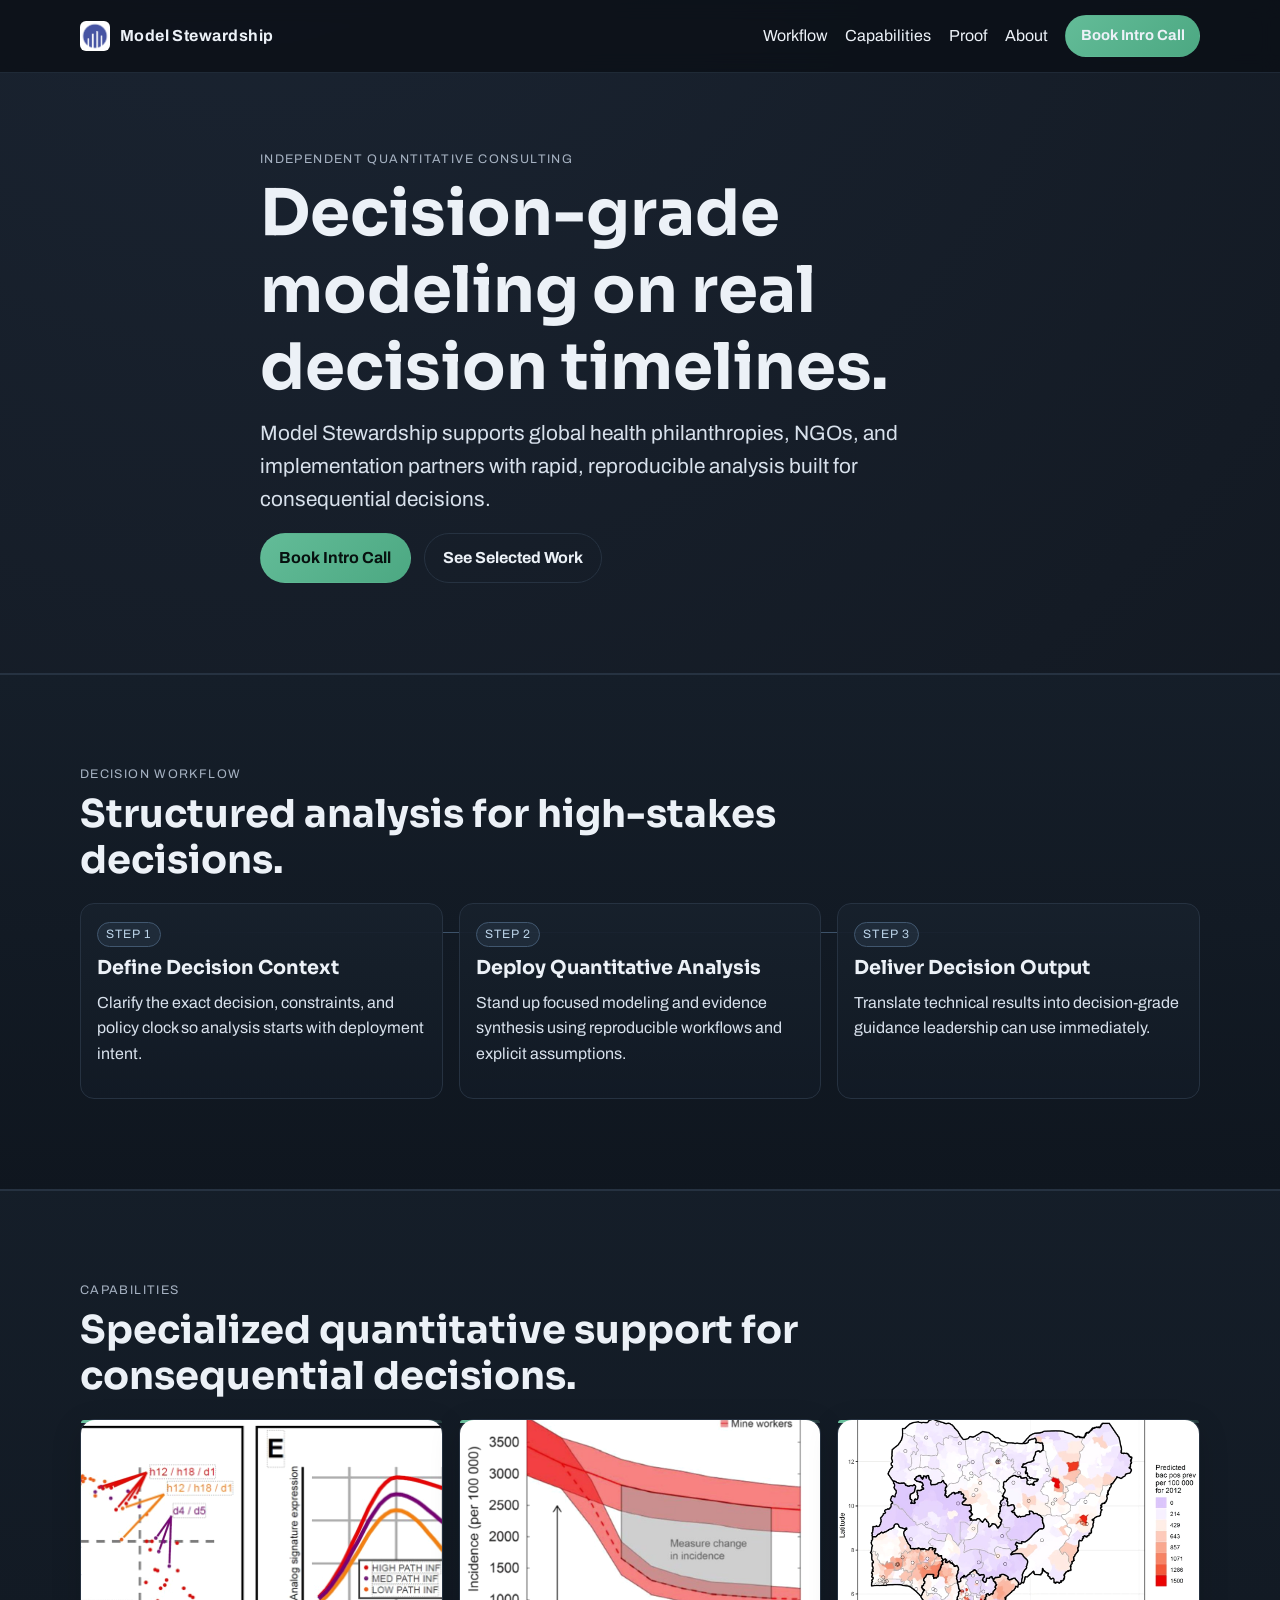
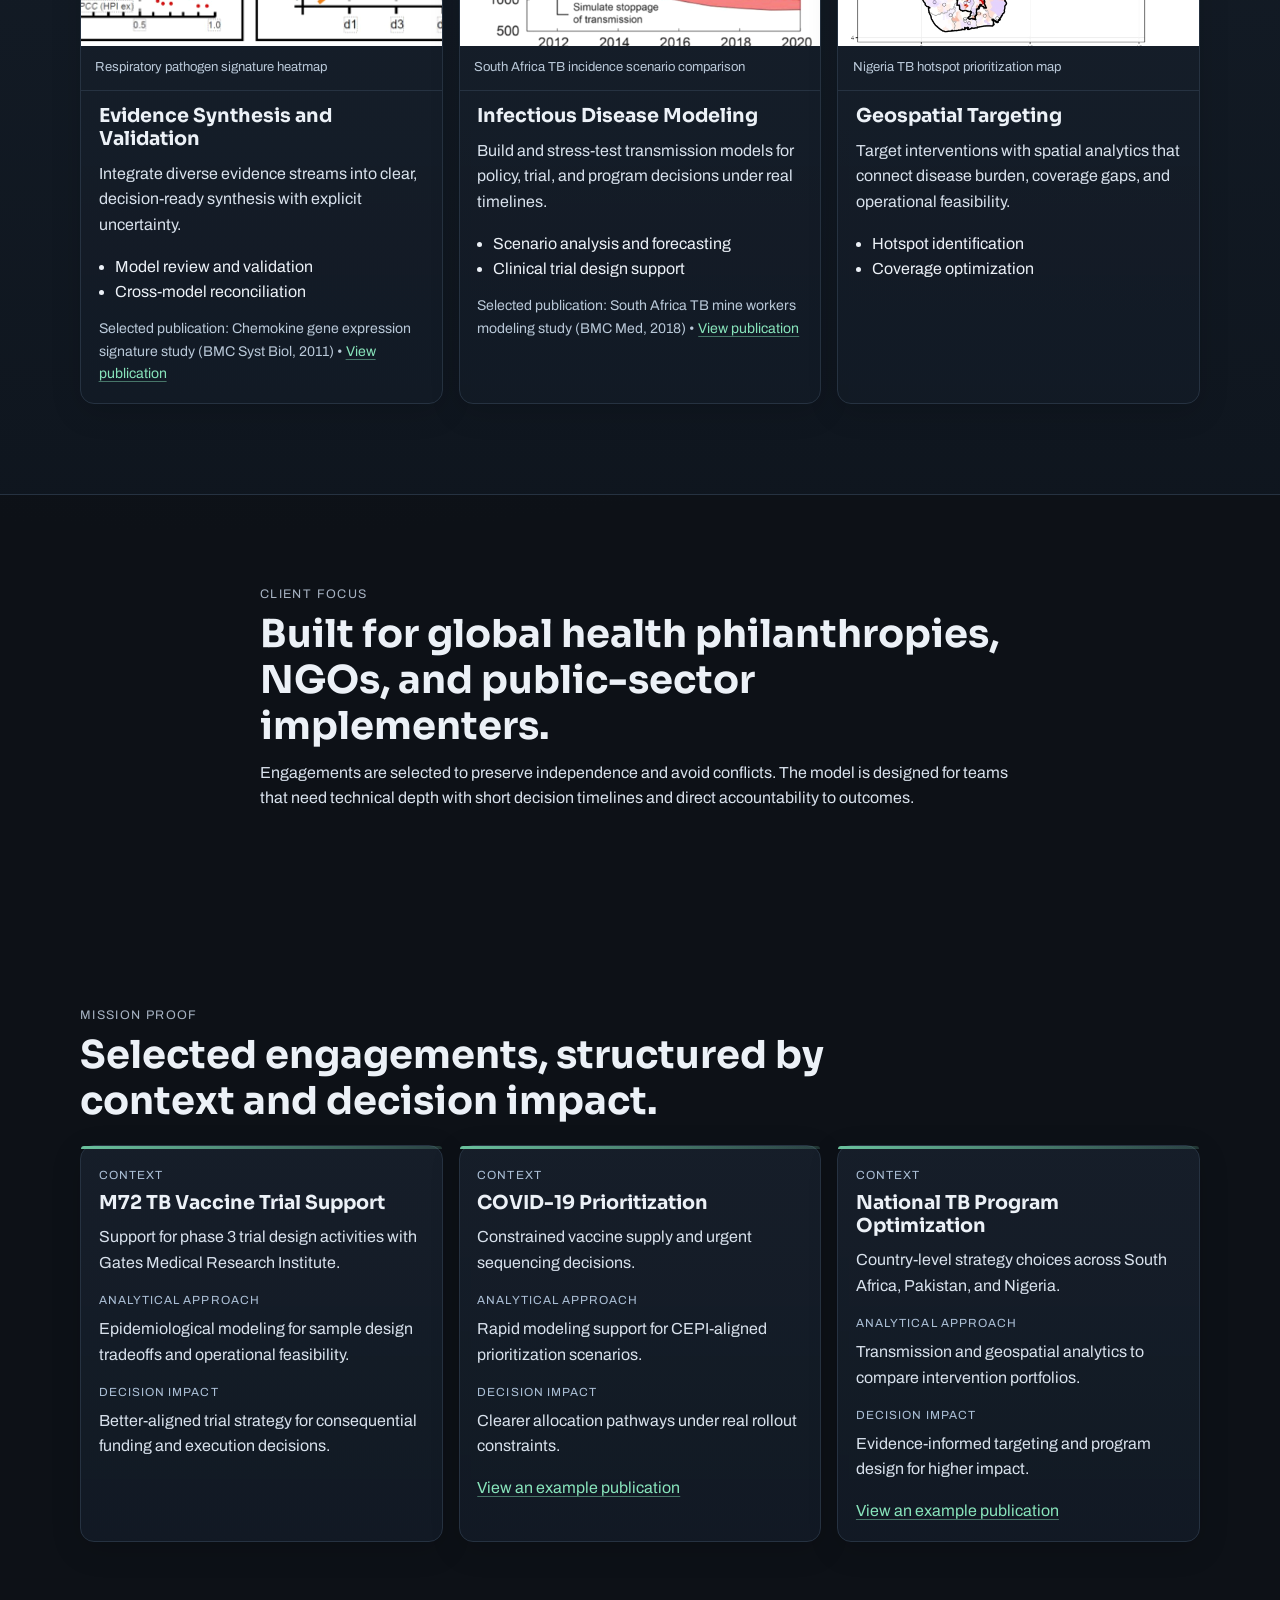
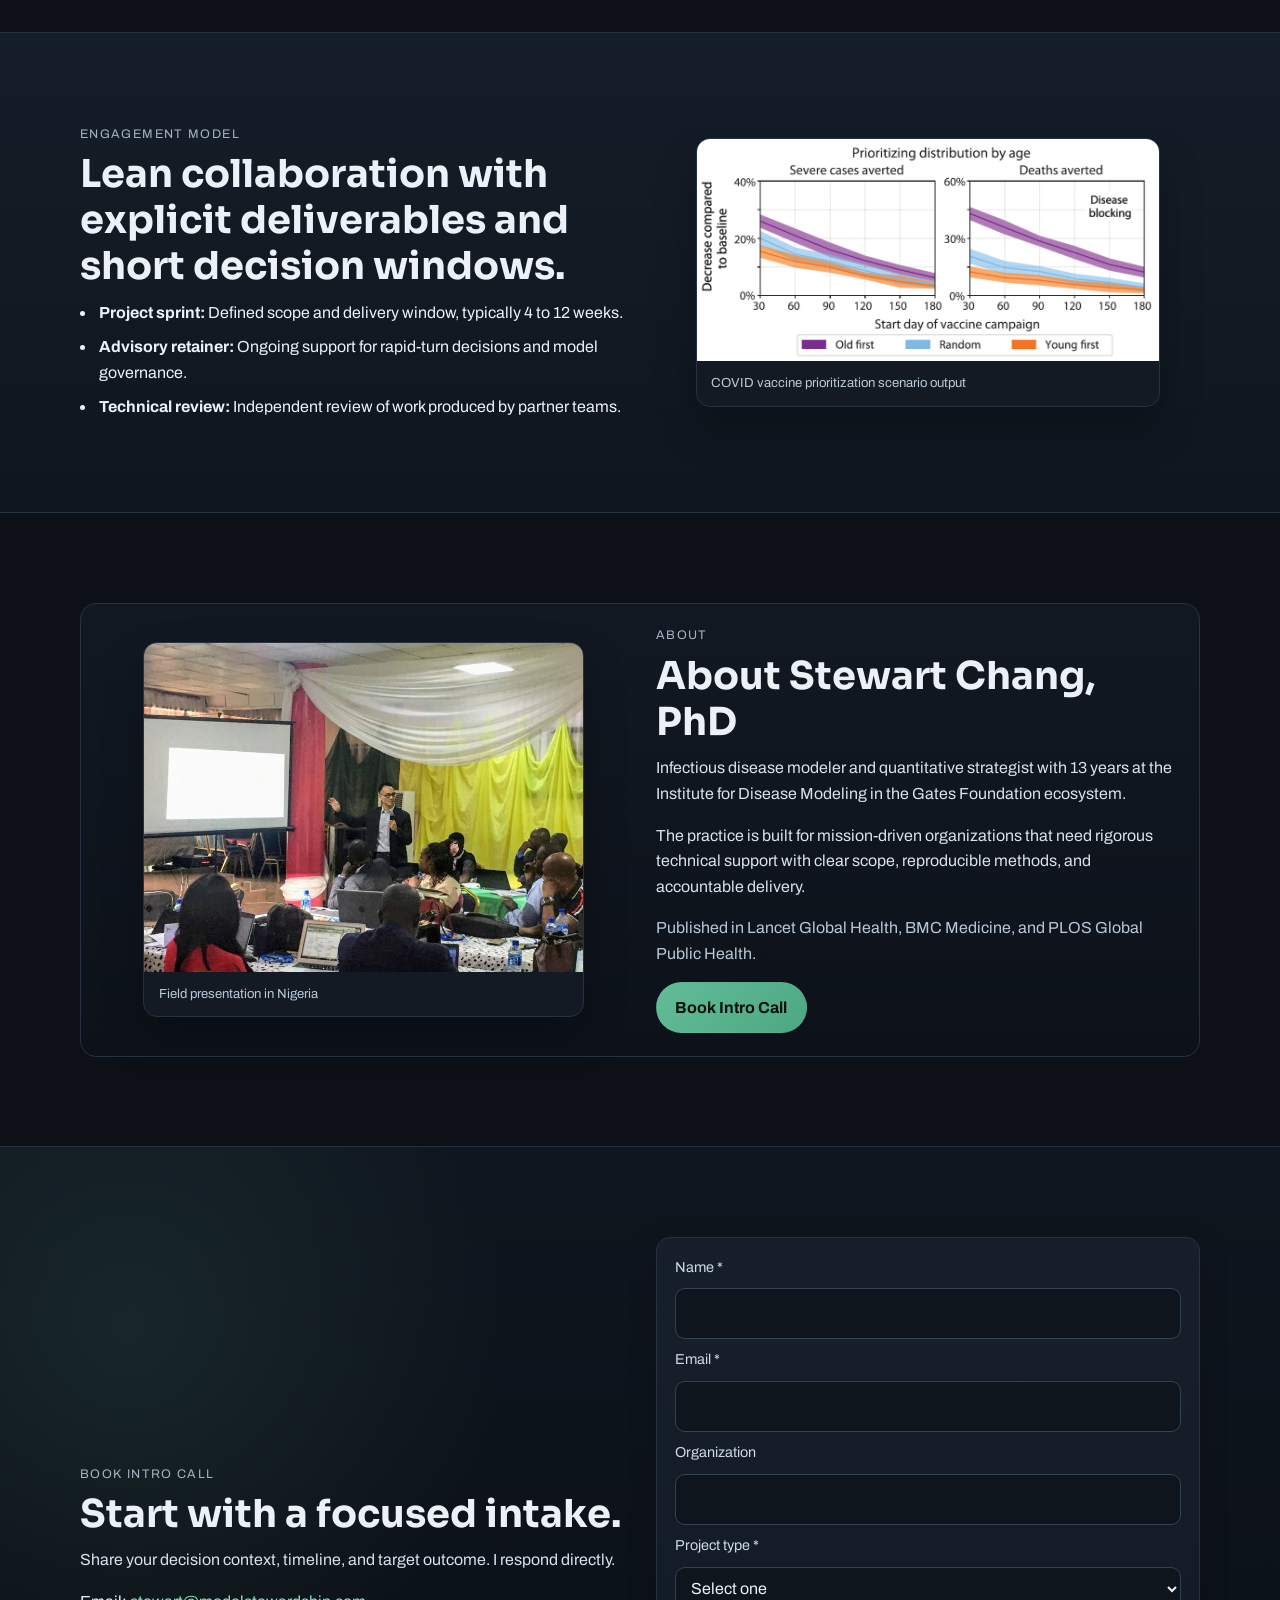
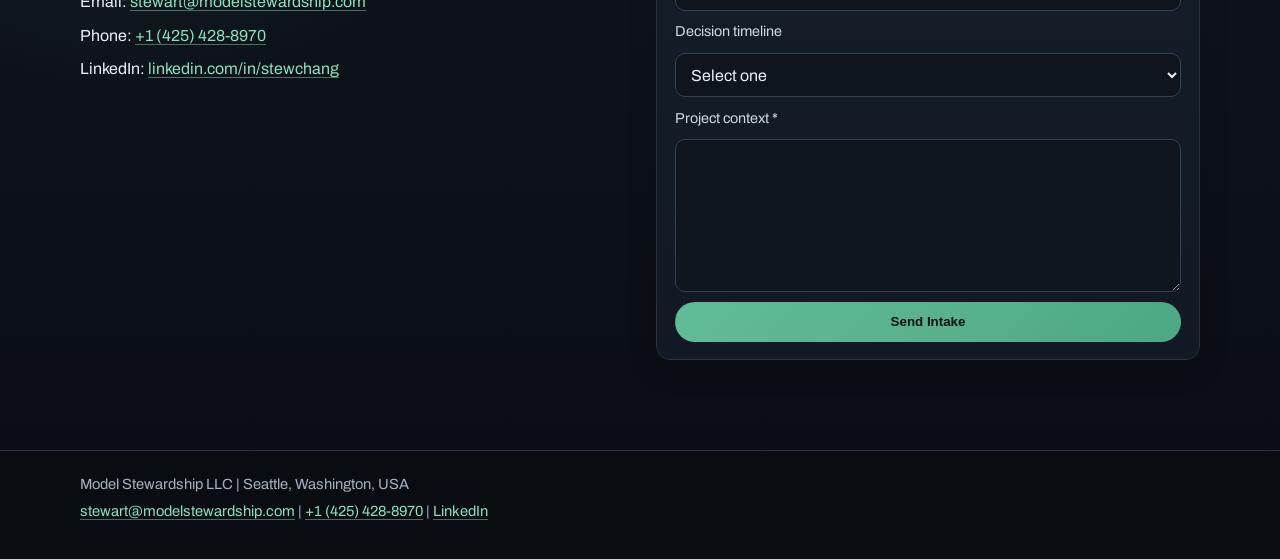
==== index.html @ 6c849e88 "Add inline intake form success state" ====
<!doctype html>
<html lang="en">
<head>
  <meta charset="utf-8">
  <meta name="viewport" content="width=device-width, initial-scale=1">
  <title>Model Stewardship | Decision-Grade Modeling</title>
  <meta name="description" content="Independent global health modeling for consequential decisions. Decision-grade modeling on real decision timelines.">
  <meta name="theme-color" content="#0d1117">
  <meta property="og:title" content="Model Stewardship | Decision-Grade Modeling">
  <meta property="og:description" content="Independent quantitative consulting for global health philanthropies, NGOs, and implementers.">
  <meta property="og:type" content="website">
  <meta property="og:url" content="https://modelstewardship.com/">
  <meta property="og:image" content="https://modelstewardship.com/photos/Stewart_Nigeria_20200226_brighter.jpg">
  <meta name="twitter:card" content="summary_large_image">
  <meta name="twitter:title" content="Model Stewardship | Decision-Grade Modeling">
  <meta name="twitter:description" content="Decision-grade modeling on real decision timelines.">
  <meta name="twitter:image" content="https://modelstewardship.com/photos/Stewart_Nigeria_20200226_brighter.jpg">
  <link rel="canonical" href="https://modelstewardship.com/">
  <link rel="icon" type="image/png" href="photos/model_stewardship_logo_square.png">
  <link rel="preconnect" href="https://fonts.googleapis.com">
  <link rel="preconnect" href="https://fonts.gstatic.com" crossorigin>
  <link href="https://fonts.googleapis.com/css2?family=Archivo:wght@400;500;600;700&family=Sora:wght@400;600;700&display=swap" rel="stylesheet">
  <link rel="stylesheet" href="styles.css">
</head>
<body>
  <a class="skip-link" href="#home">Skip to content</a>

  <header class="site-header" id="top">
    <div class="container header-inner">
      <a class="brand" href="#home" aria-label="Model Stewardship home">
        <img src="photos/model_stewardship_logo_square.png" alt="Model Stewardship logo">
        <span>Model Stewardship</span>
      </a>
      <button class="menu-toggle" type="button" aria-expanded="false" aria-controls="site-nav">Menu</button>
      <nav id="site-nav" class="site-nav" aria-label="Primary">
        <a href="#timeline">Workflow</a>
        <a href="#services">Capabilities</a>
        <a href="#proof">Proof</a>
        <a href="#about">About</a>
        <a href="#contact" class="btn btn-sm">Book Intro Call</a>
      </nav>
    </div>
  </header>

  <main id="home">
    <section class="hero section">
      <div class="container narrow reveal">
        <p class="eyebrow">Independent Quantitative Consulting</p>
        <h1>Decision-grade modeling on real decision timelines.</h1>
        <p class="lead">
          Model Stewardship supports global health philanthropies, NGOs, and implementation partners with rapid, reproducible
          analysis built for consequential decisions.
        </p>
        <div class="hero-actions">
          <a href="#contact" class="btn">Book Intro Call</a>
          <a href="#proof" class="btn btn-ghost">See Selected Work</a>
        </div>
      </div>
    </section>

    <section id="timeline" class="section section-surface">
      <div class="container">
        <div class="section-head reveal">
          <p class="eyebrow">Decision Workflow</p>
          <h2>Structured analysis for high-stakes decisions.</h2>
        </div>
        <div class="timeline">
          <article class="timeline-step reveal">
            <p class="step-label">Step 1</p>
            <h3>Define Decision Context</h3>
            <p>Clarify the exact decision, constraints, and policy clock so analysis starts with deployment intent.</p>
          </article>
          <article class="timeline-step reveal">
            <p class="step-label">Step 2</p>
            <h3>Deploy Quantitative Analysis</h3>
            <p>Stand up focused modeling and evidence synthesis using reproducible workflows and explicit assumptions.</p>
          </article>
          <article class="timeline-step reveal">
            <p class="step-label">Step 3</p>
            <h3>Deliver Decision Output</h3>
            <p>Translate technical results into decision-grade guidance leadership can use immediately.</p>
          </article>
        </div>
      </div>
    </section>

    <section id="services" class="section section-surface">
      <div class="container">
        <div class="section-head reveal">
          <p class="eyebrow">Capabilities</p>
          <h2>Specialized quantitative support for consequential decisions.</h2>
        </div>
        <div class="cards three-up capabilities-grid">
          <article class="card reveal">
            <figure class="cap-card-media zoomable-figure">
              <button class="image-zoom-trigger" type="button" aria-label="Expand respiratory pathogen heatmap">
                <img src="photos/optimized/high_path_gene_sig_bioinformatics.jpg" alt="Gene-expression signature heatmap for respiratory pathogen pathogenicity analysis" loading="lazy">
                <span class="zoom-chip" aria-hidden="true">Click to enlarge</span>
              </button>
              <figcaption>Respiratory pathogen signature heatmap</figcaption>
            </figure>
            <h3>Evidence Synthesis and Validation</h3>
            <p>Integrate diverse evidence streams into clear, decision-ready synthesis with explicit uncertainty.</p>
            <ul>
              <li>Model review and validation</li>
              <li>Cross-model reconciliation</li>
            </ul>
            <p class="cap-ref">Selected publication: Chemokine gene expression signature study (BMC Syst Biol, 2011) • <a href="https://doi.org/10.1186/1752-0509-5-202" target="_blank" rel="noopener noreferrer">View publication</a></p>
          </article>
          <article class="card reveal">
            <figure class="cap-card-media zoomable-figure">
              <button class="image-zoom-trigger" type="button" aria-label="Expand South Africa TB incidence projection">
                <img src="photos/optimized/south_africa_mine_workers_projection.jpg" alt="South Africa TB incidence projection comparing mine workers and general population" loading="lazy">
                <span class="zoom-chip" aria-hidden="true">Click to enlarge</span>
              </button>
              <figcaption>South Africa TB incidence scenario comparison</figcaption>
            </figure>
            <h3>Infectious Disease Modeling</h3>
            <p>Build and stress-test transmission models for policy, trial, and program decisions under real timelines.</p>
            <ul>
              <li>Scenario analysis and forecasting</li>
              <li>Clinical trial design support</li>
            </ul>
            <p class="cap-ref">Selected publication: South Africa TB mine workers modeling study (BMC Med, 2018) • <a href="https://doi.org/10.1186/s12916-018-1037-3" target="_blank" rel="noopener noreferrer">View publication</a></p>
          </article>
          <article class="card reveal">
            <figure class="cap-card-media zoomable-figure">
              <button class="image-zoom-trigger" type="button" aria-label="Expand Nigeria TB hotspot map">
                <img src="photos/optimized/nigeria_map_results_zoom.jpg" alt="Nigeria TB hotspot map for geospatial intervention targeting" loading="lazy">
                <span class="zoom-chip" aria-hidden="true">Click to enlarge</span>
              </button>
              <figcaption>Nigeria TB hotspot prioritization map</figcaption>
            </figure>
            <h3>Geospatial Targeting</h3>
            <p>Target interventions with spatial analytics that connect disease burden, coverage gaps, and operational feasibility.</p>
            <ul>
              <li>Hotspot identification</li>
              <li>Coverage optimization</li>
            </ul>
          </article>
        </div>
      </div>
    </section>

    <section class="section">
      <div class="container narrow reveal">
        <p class="eyebrow">Client Focus</p>
        <h2>Built for global health philanthropies, NGOs, and public-sector implementers.</h2>
        <p>
          Engagements are selected to preserve independence and avoid conflicts. The model is designed for teams that need
          technical depth with short decision timelines and direct accountability to outcomes.
        </p>
      </div>
    </section>

    <section id="proof" class="section">
      <div class="container">
        <div class="section-head reveal">
          <p class="eyebrow">Mission Proof</p>
          <h2>Selected engagements, structured by context and decision impact.</h2>
        </div>
        <div class="cards three-up proof-grid">
          <article class="card reveal">
            <p class="card-meta">Context</p>
            <h3>M72 TB Vaccine Trial Support</h3>
            <p>Support for phase 3 trial design activities with Gates Medical Research Institute.</p>
            <p class="card-meta">Analytical Approach</p>
            <p>Epidemiological modeling for sample design tradeoffs and operational feasibility.</p>
            <p class="card-meta">Decision Impact</p>
            <p>Better-aligned trial strategy for consequential funding and execution decisions.</p>
          </article>
          <article class="card reveal">
            <p class="card-meta">Context</p>
            <h3>COVID-19 Prioritization</h3>
            <p>Constrained vaccine supply and urgent sequencing decisions.</p>
            <p class="card-meta">Analytical Approach</p>
            <p>Rapid modeling support for CEPI-aligned prioritization scenarios.</p>
            <p class="card-meta">Decision Impact</p>
            <p>Clearer allocation pathways under real rollout constraints.</p>
            <p><a href="https://doi.org/10.1371/journal.pgph.0000053" target="_blank" rel="noopener noreferrer">View an example publication</a></p>
          </article>
          <article class="card reveal">
            <p class="card-meta">Context</p>
            <h3>National TB Program Optimization</h3>
            <p>Country-level strategy choices across South Africa, Pakistan, and Nigeria.</p>
            <p class="card-meta">Analytical Approach</p>
            <p>Transmission and geospatial analytics to compare intervention portfolios.</p>
            <p class="card-meta">Decision Impact</p>
            <p>Evidence-informed targeting and program design for higher impact.</p>
            <p><a href="https://www.mdpi.com/2414-6366/7/1/13" target="_blank" rel="noopener noreferrer">View an example publication</a></p>
          </article>
        </div>
      </div>
    </section>

    <section id="engagement" class="section section-surface">
      <div class="container split">
        <div class="reveal">
          <p class="eyebrow">Engagement Model</p>
          <h2>Lean collaboration with explicit deliverables and short decision windows.</h2>
          <ul class="checklist">
            <li><strong>Project sprint:</strong> Defined scope and delivery window, typically 4 to 12 weeks.</li>
            <li><strong>Advisory retainer:</strong> Ongoing support for rapid-turn decisions and model governance.</li>
            <li><strong>Technical review:</strong> Independent review of work produced by partner teams.</li>
          </ul>
        </div>
        <figure class="image-frame reveal zoomable-figure">
          <button class="image-zoom-trigger" type="button" aria-label="Expand COVID vaccine modeling chart">
            <img src="photos/Covid_vax_modeling_zoom.png" alt="COVID vaccine modeling chart">
            <span class="zoom-chip" aria-hidden="true">Click to enlarge</span>
          </button>
          <figcaption>COVID vaccine prioritization scenario output</figcaption>
        </figure>
      </div>
    </section>

    <section id="about" class="section">
      <div class="container split principal-panel">
        <figure class="image-frame reveal principal-photo zoomable-figure">
          <button class="image-zoom-trigger" type="button" aria-label="Expand Stewart Chang presentation photo">
            <img src="photos/Stewart_Nigeria_presentation.jpg" alt="Stewart Chang in Nigeria">
            <span class="zoom-chip" aria-hidden="true">Click to enlarge</span>
          </button>
          <figcaption>Field presentation in Nigeria</figcaption>
        </figure>
        <div class="reveal">
          <p class="eyebrow">About</p>
          <h2>About Stewart Chang, PhD</h2>
          <p>
            Infectious disease modeler and quantitative strategist with 13 years at the Institute for Disease Modeling in the Gates Foundation ecosystem.
          </p>
          <p>
            The practice is built for mission-driven organizations that need rigorous technical support with clear scope, reproducible methods, and accountable delivery.
          </p>
          <p class="lead proof-line">
            Published in Lancet Global Health, BMC Medicine, and PLOS Global Public Health.
          </p>
          <a href="#contact" class="btn">Book Intro Call</a>
        </div>
      </div>
    </section>

    <section id="contact" class="section section-cta">
      <div class="container split">
        <div class="reveal">
          <p class="eyebrow">Book Intro Call</p>
          <h2>Start with a focused intake.</h2>
          <p>Share your decision context, timeline, and target outcome. I respond directly.</p>
          <ul class="contact-list">
            <li>Email: <a href="mailto:stewart@modelstewardship.com">stewart@modelstewardship.com</a></li>
            <li>Phone: <a href="tel:+14254288970">+1 (425) 428-8970</a></li>
            <li>LinkedIn: <a href="https://www.linkedin.com/in/stewchang/" target="_blank" rel="noopener noreferrer">linkedin.com/in/stewchang</a></li>
          </ul>
          <p id="form-status" class="form-status" role="status" aria-live="polite"></p>
        </div>
        <div class="form-panel">
        <form class="intake-form card reveal" id="intro-intake-form" name="intro-intake" method="POST" action="/" data-netlify="true" netlify-honeypot="company_site" aria-label="Project intake form">
          <input type="hidden" name="form-name" value="intro-intake">
          <input type="hidden" name="subject" value="Model Stewardship intake form submission">
          <p class="hidden">
            <label>Do not fill this out: <input name="company_site"></label>
          </p>
          <label for="name">Name *</label>
          <input id="name" name="name" type="text" required>

          <label for="email">Email *</label>
          <input id="email" name="email" type="email" required>

          <label for="organization">Organization</label>
          <input id="organization" name="organization" type="text">

          <label for="project_type">Project type *</label>
          <select id="project_type" name="project_type" required>
            <option value="">Select one</option>
            <option value="modeling">Infectious disease modeling</option>
            <option value="evidence">Evidence synthesis and validation</option>
            <option value="geospatial">Geospatial targeting</option>
            <option value="review">Independent technical review</option>
          </select>

          <label for="decision_timeline">Decision timeline</label>
          <select id="decision_timeline" name="timeline">
            <option value="">Select one</option>
            <option value="lt_1_month">Less than 1 month</option>
            <option value="1_3_months">1 to 3 months</option>
            <option value="3_6_months">3 to 6 months</option>
            <option value="gt_6_months">Over 6 months</option>
          </select>

          <label for="message">Project context *</label>
          <textarea id="message" name="message" rows="5" required></textarea>

          <button class="btn" type="submit">Send Intake</button>
        </form>
        <div class="form-success card reveal" id="form-success" hidden>
          <p class="eyebrow">Submission Received</p>
          <h3>Thanks, your intake was submitted.</h3>
          <p>I’ll be in touch shortly.</p>
          <p class="form-success-note">If your matter is time-sensitive, you can also email <a href="mailto:stewart@modelstewardship.com">stewart@modelstewardship.com</a>.</p>
        </div>
        </div>
      </div>
    </section>
  </main>

  <footer class="site-footer">
    <div class="container footer-inner">
      <p>Model Stewardship LLC | Seattle, Washington, USA</p>
      <p>
        <a href="mailto:stewart@modelstewardship.com">stewart@modelstewardship.com</a> |
        <a href="tel:+14254288970">+1 (425) 428-8970</a> |
        <a href="https://www.linkedin.com/in/stewchang/" target="_blank" rel="noopener noreferrer">LinkedIn</a>
      </p>
    </div>
  </footer>

  <div class="lightbox" id="image-lightbox" hidden>
    <div class="lightbox-backdrop" data-lightbox-close></div>
    <div class="lightbox-dialog" role="dialog" aria-modal="true" aria-labelledby="lightbox-caption">
      <button class="lightbox-close" type="button" aria-label="Close enlarged image" data-lightbox-close>Close</button>
      <img id="lightbox-image" src="" alt="">
      <p class="lightbox-caption" id="lightbox-caption"></p>
    </div>
  </div>

  <script type="application/ld+json">
    {
      "@context": "https://schema.org",
      "@type": "ProfessionalService",
      "name": "Model Stewardship LLC",
      "founder": "Stewart Chang",
      "url": "https://modelstewardship.com/",
      "email": "stewart@modelstewardship.com",
      "telephone": "+1-425-428-8970",
      "areaServed": "Global",
      "address": {
        "@type": "PostalAddress",
        "addressLocality": "Seattle",
        "addressRegion": "WA",
        "addressCountry": "US"
      }
    }
  </script>
  <script src="script.js"></script>
</body>
</html>
---- styles.css ----
:root {
  --bg: #0d1117;
  --bg-elevated: #131a23;
  --surface: #17202c;
  --text: #ecf1f7;
  --muted: #a6b2c2;
  --accent: #6ec8a2;
  --accent-strong: #88e4bb;
  --border: #263241;
  --focus: #c5f4dd;
  --shadow: 0 20px 40px rgba(0, 0, 0, 0.25);
}

*,
*::before,
*::after {
  box-sizing: border-box;
}

html {
  scroll-behavior: smooth;
}

body {
  margin: 0;
  font-family: "Archivo", "Segoe UI", sans-serif;
  background: radial-gradient(circle at 20% -5%, #1b2533 0%, var(--bg) 42%), var(--bg);
  color: var(--text);
  line-height: 1.6;
}

body.modal-open {
  overflow: hidden;
}

img {
  display: block;
  max-width: 100%;
}

a {
  color: var(--accent-strong);
  text-decoration-color: rgba(136, 228, 187, 0.45);
  text-underline-offset: 0.2em;
}

a:hover,
a:focus-visible {
  color: #bcffe1;
}

.container {
  width: min(1120px, calc(100% - 2.5rem));
  margin: 0 auto;
}

.narrow {
  width: min(760px, calc(100% - 2.5rem));
}

.section {
  padding: clamp(3.25rem, 7vw, 6rem) 0;
}

.section-surface {
  background: linear-gradient(180deg, rgba(21, 30, 41, 0.95), rgba(15, 22, 31, 0.95));
  border-top: 1px solid var(--border);
  border-bottom: 1px solid var(--border);
}

.eyebrow {
  letter-spacing: 0.11em;
  text-transform: uppercase;
  font-size: 0.78rem;
  color: var(--muted);
  margin: 0 0 0.4rem;
}

h1,
h2,
h3 {
  font-family: "Sora", "Segoe UI", sans-serif;
  line-height: 1.2;
  margin: 0 0 0.65rem;
}

h1 {
  font-size: clamp(2.1rem, 5vw, 4rem);
  max-width: 16ch;
}

h2 {
  font-size: clamp(1.5rem, 3vw, 2.4rem);
  max-width: 27ch;
}

h3 {
  font-size: 1.2rem;
}

p {
  margin: 0 0 1rem;
  color: #d8e1ec;
}

ul {
  margin: 0;
  padding: 0 0 0 1rem;
}

.lead {
  font-size: clamp(1rem, 1.8vw, 1.3rem);
  max-width: 56ch;
}

.btn {
  display: inline-block;
  border: 1px solid transparent;
  border-radius: 999px;
  background: linear-gradient(135deg, #63bc98, #4ca882);
  color: #07110f;
  text-decoration: none;
  font-weight: 700;
  padding: 0.72rem 1.15rem;
  transition: transform 180ms ease, filter 180ms ease;
}

.btn:hover,
.btn:focus-visible {
  transform: translateY(-1px);
  filter: brightness(1.04);
}

.btn-sm {
  font-size: 0.92rem;
  padding: 0.5rem 0.9rem;
}

.btn-ghost {
  background: transparent;
  border-color: var(--border);
  color: var(--text);
}

.skip-link {
  position: absolute;
  left: -10000px;
  top: auto;
  width: 1px;
  height: 1px;
  overflow: hidden;
}

.skip-link:focus {
  position: fixed;
  left: 1rem;
  top: 1rem;
  width: auto;
  height: auto;
  padding: 0.5rem 0.8rem;
  background: #fff;
  color: #111;
  z-index: 1000;
}

.site-header {
  position: sticky;
  top: 0;
  z-index: 100;
  backdrop-filter: blur(10px);
  background: rgba(10, 14, 20, 0.75);
  border-bottom: 1px solid rgba(38, 50, 65, 0.75);
}

.header-inner {
  min-height: 72px;
  display: flex;
  align-items: center;
  justify-content: space-between;
  gap: 1rem;
}

.brand {
  display: inline-flex;
  align-items: center;
  gap: 0.6rem;
  color: var(--text);
  text-decoration: none;
  font-weight: 700;
  letter-spacing: 0.03em;
}

.brand img {
  width: 30px;
  height: 30px;
  border-radius: 6px;
}

.site-nav {
  display: flex;
  align-items: center;
  gap: 1.1rem;
}

.site-nav a {
  color: var(--text);
  text-decoration: none;
}

.site-nav a:hover,
.site-nav a:focus-visible {
  color: var(--accent-strong);
}

.menu-toggle {
  display: none;
  border: 1px solid var(--border);
  color: var(--text);
  background: rgba(255, 255, 255, 0.02);
  border-radius: 8px;
  font-weight: 600;
  padding: 0.45rem 0.7rem;
}

.hero {
  position: relative;
  padding-top: clamp(3rem, 6vw, 5.5rem);
  border-bottom: 1px solid var(--border);
}

.hero-actions {
  display: flex;
  gap: 0.8rem;
  flex-wrap: wrap;
}

.split {
  display: grid;
  grid-template-columns: 1fr 1fr;
  gap: clamp(1.1rem, 2.5vw, 2rem);
  align-items: center;
}

.timeline {
  display: grid;
  grid-template-columns: repeat(3, minmax(0, 1fr));
  gap: 1rem;
  position: relative;
}

.timeline::before {
  content: "";
  position: absolute;
  top: 1.8rem;
  left: 6%;
  right: 6%;
  height: 1px;
  background: linear-gradient(90deg, transparent, #3d5269 20%, #3d5269 80%, transparent);
}

.timeline-step {
  position: relative;
  z-index: 1;
  border: 1px solid var(--border);
  border-radius: 14px;
  background: linear-gradient(180deg, rgba(23, 32, 44, 0.94), rgba(18, 26, 37, 0.92));
  padding: 1rem;
}

.step-label {
  display: inline-block;
  margin: 0 0 0.55rem;
  font-size: 0.76rem;
  color: #bcd4e9;
  text-transform: uppercase;
  letter-spacing: 0.09em;
  border: 1px solid #41576f;
  border-radius: 999px;
  padding: 0.12rem 0.5rem;
  background: rgba(96, 130, 165, 0.12);
}

.image-frame {
  border: 1px solid var(--border);
  border-radius: 14px;
  overflow: hidden;
  box-shadow: var(--shadow);
  background: var(--bg-elevated);
}

.image-frame img {
  width: 100%;
  height: 100%;
  object-fit: cover;
}

.zoomable-figure {
  position: relative;
}

.image-zoom-trigger {
  display: block;
  width: 100%;
  border: 0;
  padding: 0;
  margin: 0;
  background: transparent;
  color: inherit;
  cursor: zoom-in;
  position: relative;
  text-align: inherit;
}

.image-zoom-trigger::after {
  content: "";
  position: absolute;
  inset: 0;
  background: linear-gradient(180deg, transparent 55%, rgba(8, 12, 18, 0.62) 100%);
  opacity: 0;
  transition: opacity 180ms ease;
}

.image-zoom-trigger:hover::after,
.image-zoom-trigger:focus-visible::after {
  opacity: 1;
}

.zoom-chip {
  position: absolute;
  right: 0.8rem;
  bottom: 0.8rem;
  z-index: 1;
  border: 1px solid rgba(171, 220, 197, 0.55);
  border-radius: 999px;
  padding: 0.22rem 0.65rem;
  background: rgba(8, 12, 18, 0.76);
  color: #eefbf4;
  font-size: 0.76rem;
  letter-spacing: 0.03em;
  opacity: 0;
  transform: translateY(6px);
  transition: opacity 180ms ease, transform 180ms ease;
}

.image-zoom-trigger:hover .zoom-chip,
.image-zoom-trigger:focus-visible .zoom-chip {
  opacity: 1;
  transform: translateY(0);
}

.zoomable-figure figcaption {
  padding: 0.65rem 0.9rem 0.8rem;
  margin: 0;
  color: #b9c8d8;
  font-size: 0.82rem;
}

.section-head {
  margin-bottom: 1.25rem;
}

.cards {
  display: grid;
  gap: 1rem;
}

.three-up {
  grid-template-columns: repeat(3, minmax(0, 1fr));
}

.two-up {
  grid-template-columns: repeat(2, minmax(0, 1fr));
}

.card {
  border: 1px solid var(--border);
  border-radius: 14px;
  background: linear-gradient(180deg, rgba(23, 32, 44, 0.86), rgba(18, 26, 37, 0.92));
  padding: 1.1rem;
  box-shadow: 0 8px 30px rgba(0, 0, 0, 0.15);
}

.card p:last-child {
  margin-bottom: 0;
}

.capabilities-grid .card,
.proof-grid .card {
  position: relative;
}

.capabilities-grid .card::before,
.proof-grid .card::before {
  content: "";
  position: absolute;
  inset: 0 0 auto;
  height: 3px;
  border-top-left-radius: 14px;
  border-top-right-radius: 14px;
  background: linear-gradient(90deg, rgba(110, 200, 162, 0.96), rgba(136, 228, 187, 0.18));
}

.cap-card-media {
  margin: -1.1rem -1.1rem 0.85rem;
  border-bottom: 1px solid var(--border);
  overflow: hidden;
  border-top-left-radius: 14px;
  border-top-right-radius: 14px;
}

.cap-card-media img {
  width: 100%;
  aspect-ratio: 16 / 10;
  object-fit: cover;
  filter: saturate(0.9) contrast(1.03);
}

.cap-ref {
  margin-top: 0.85rem;
  font-size: 0.88rem;
  color: #b9c8d8;
}

.card-meta {
  margin: 0.2rem 0 0.35rem;
  font-size: 0.74rem;
  text-transform: uppercase;
  letter-spacing: 0.09em;
  color: #acc0d7;
}

.checklist {
  display: grid;
  gap: 0.55rem;
}

.checklist li {
  padding-left: 0.2rem;
}

.section-cta {
  background:
    radial-gradient(circle at 10% 20%, rgba(110, 200, 162, 0.1), transparent 28%),
    linear-gradient(180deg, rgba(15, 22, 31, 0.95), rgba(10, 14, 20, 0.95));
  border-top: 1px solid var(--border);
}

.contact-list {
  list-style: none;
  padding: 0;
  margin: 1rem 0;
}

.contact-list li {
  margin-bottom: 0.5rem;
}

.form-panel {
  display: grid;
}

.intake-form {
  display: grid;
  gap: 0.6rem;
}

.intake-form label {
  font-size: 0.9rem;
  color: #ced9e6;
}

.intake-form input,
.intake-form select,
.intake-form textarea {
  width: 100%;
  border-radius: 10px;
  border: 1px solid #334252;
  background: #0f151d;
  color: var(--text);
  padding: 0.72rem;
  font: inherit;
}

.intake-form textarea {
  resize: vertical;
}

.hidden {
  position: absolute;
  left: -10000px;
}

.form-status {
  min-height: 1.2em;
  color: var(--accent-strong);
  font-weight: 600;
}

.form-success {
  display: grid;
  align-content: start;
  gap: 0.35rem;
  min-height: 100%;
}

.form-success[hidden] {
  display: none;
}

.form-success h3 {
  margin-bottom: 0.2rem;
}

.form-success p {
  margin-bottom: 0.35rem;
}

.form-success-note {
  color: #b9c8d8;
}

.principal-panel {
  border: 1px solid var(--border);
  border-radius: 16px;
  background: linear-gradient(180deg, rgba(19, 27, 38, 0.75), rgba(13, 18, 26, 0.92));
  padding: clamp(1rem, 2vw, 1.4rem);
}

.principal-photo img {
  aspect-ratio: 4 / 3;
  object-fit: cover;
}

.proof-line {
  color: #b8c7d8;
  font-size: 1rem;
}

.lightbox {
  position: fixed;
  inset: 0;
  z-index: 1000;
  display: grid;
  place-items: center;
  padding: 1.25rem;
}

.lightbox[hidden] {
  display: none;
}

.lightbox-backdrop {
  position: absolute;
  inset: 0;
  background: rgba(4, 8, 12, 0.86);
  backdrop-filter: blur(8px);
}

.lightbox-dialog {
  position: relative;
  z-index: 1;
  width: min(1100px, 100%);
  max-height: calc(100vh - 2.5rem);
  border: 1px solid rgba(92, 118, 145, 0.65);
  border-radius: 18px;
  background: rgba(11, 16, 23, 0.96);
  box-shadow: 0 32px 80px rgba(0, 0, 0, 0.42);
  overflow: hidden;
}

.lightbox-dialog img {
  width: 100%;
  max-height: calc(100vh - 8rem);
  object-fit: contain;
  background: #070b10;
}

.lightbox-close {
  position: absolute;
  top: 0.85rem;
  right: 0.85rem;
  z-index: 2;
  border: 1px solid rgba(183, 219, 201, 0.55);
  border-radius: 999px;
  padding: 0.45rem 0.8rem;
  background: rgba(8, 12, 18, 0.82);
  color: var(--text);
  font: inherit;
  font-weight: 600;
}

.lightbox-caption {
  margin: 0;
  padding: 0.9rem 1rem 1rem;
  color: #d2deeb;
}

.site-footer {
  border-top: 1px solid var(--border);
  background: #090d12;
}

.footer-inner {
  padding: 1.2rem 0 2rem;
  font-size: 0.92rem;
  color: var(--muted);
}

.footer-inner p {
  margin: 0.2rem 0;
  color: var(--muted);
}

input:focus-visible,
select:focus-visible,
textarea:focus-visible,
button:focus-visible,
a:focus-visible {
  outline: 2px solid var(--focus);
  outline-offset: 2px;
}

.reveal {
  opacity: 0;
  transform: translateY(14px);
  transition: opacity 450ms ease, transform 500ms ease;
}

.reveal.visible {
  opacity: 1;
  transform: translateY(0);
}

@media (max-width: 900px) {
  .split {
    grid-template-columns: 1fr;
  }

  .timeline {
    grid-template-columns: 1fr;
  }

  .timeline::before {
    display: none;
  }

  .three-up,
  .two-up {
    grid-template-columns: 1fr 1fr;
  }
}

@media (max-width: 720px) {
  .menu-toggle {
    display: inline-block;
  }

  .site-nav {
    position: absolute;
    left: 0;
    right: 0;
    top: 72px;
    display: none;
    flex-direction: column;
    align-items: stretch;
    gap: 0;
    background: rgba(9, 13, 18, 0.98);
    border-bottom: 1px solid var(--border);
    padding: 0.4rem 1.25rem 1rem;
  }

  .site-nav.open {
    display: flex;
  }

  .site-nav a {
    padding: 0.7rem 0;
  }

  .site-nav .btn {
    margin-top: 0.4rem;
    text-align: center;
  }

  .three-up,
  .two-up {
    grid-template-columns: 1fr;
  }

  .container,
  .narrow {
    width: min(1120px, calc(100% - 1.5rem));
  }

  .principal-panel {
    padding: 1rem;
  }

  .zoom-chip {
    opacity: 1;
    transform: translateY(0);
  }

  .lightbox {
    padding: 0.75rem;
  }

  .lightbox-dialog img {
    max-height: calc(100vh - 9.5rem);
  }
}

@media (prefers-reduced-motion: reduce) {
  html {
    scroll-behavior: auto;
  }

  .reveal {
    opacity: 1;
    transform: none;
    transition: none;
  }

  .btn {
    transition: none;
  }

  .image-zoom-trigger::after,
  .zoom-chip {
    transition: none;
  }
}
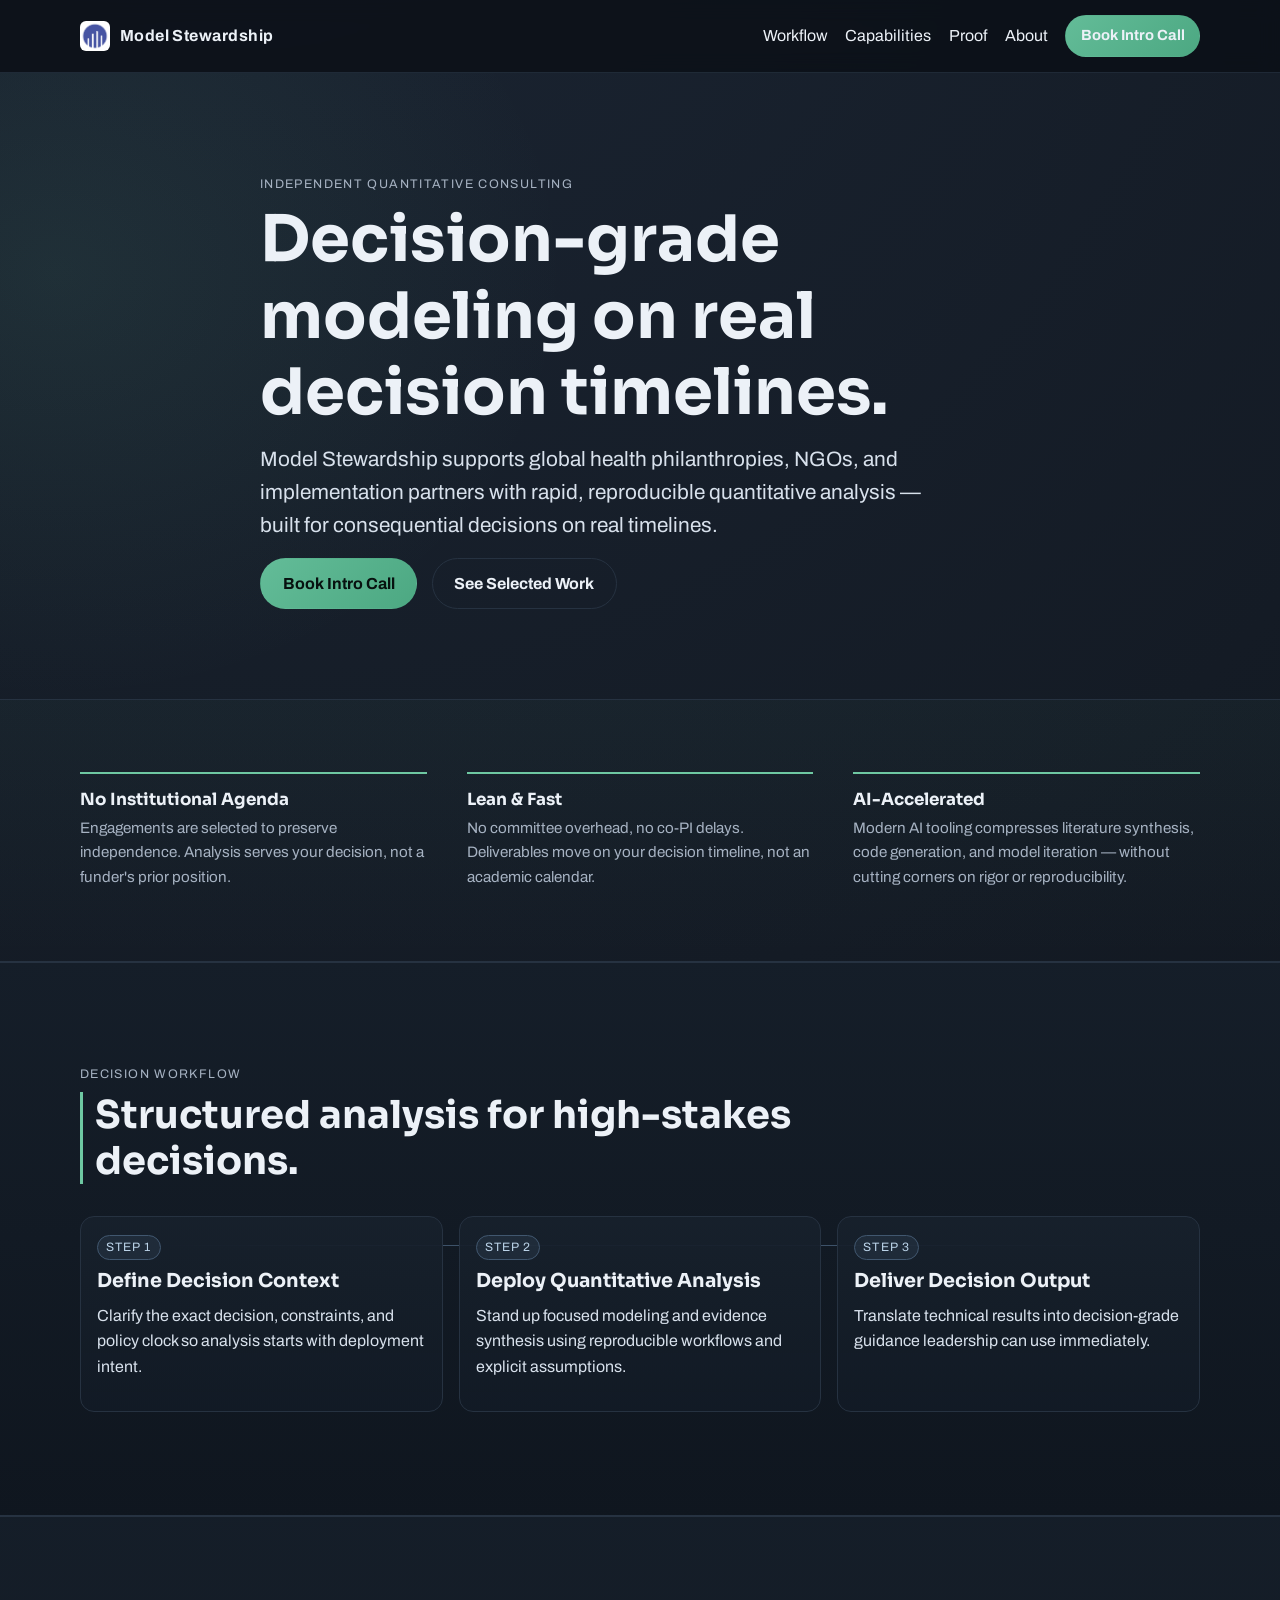
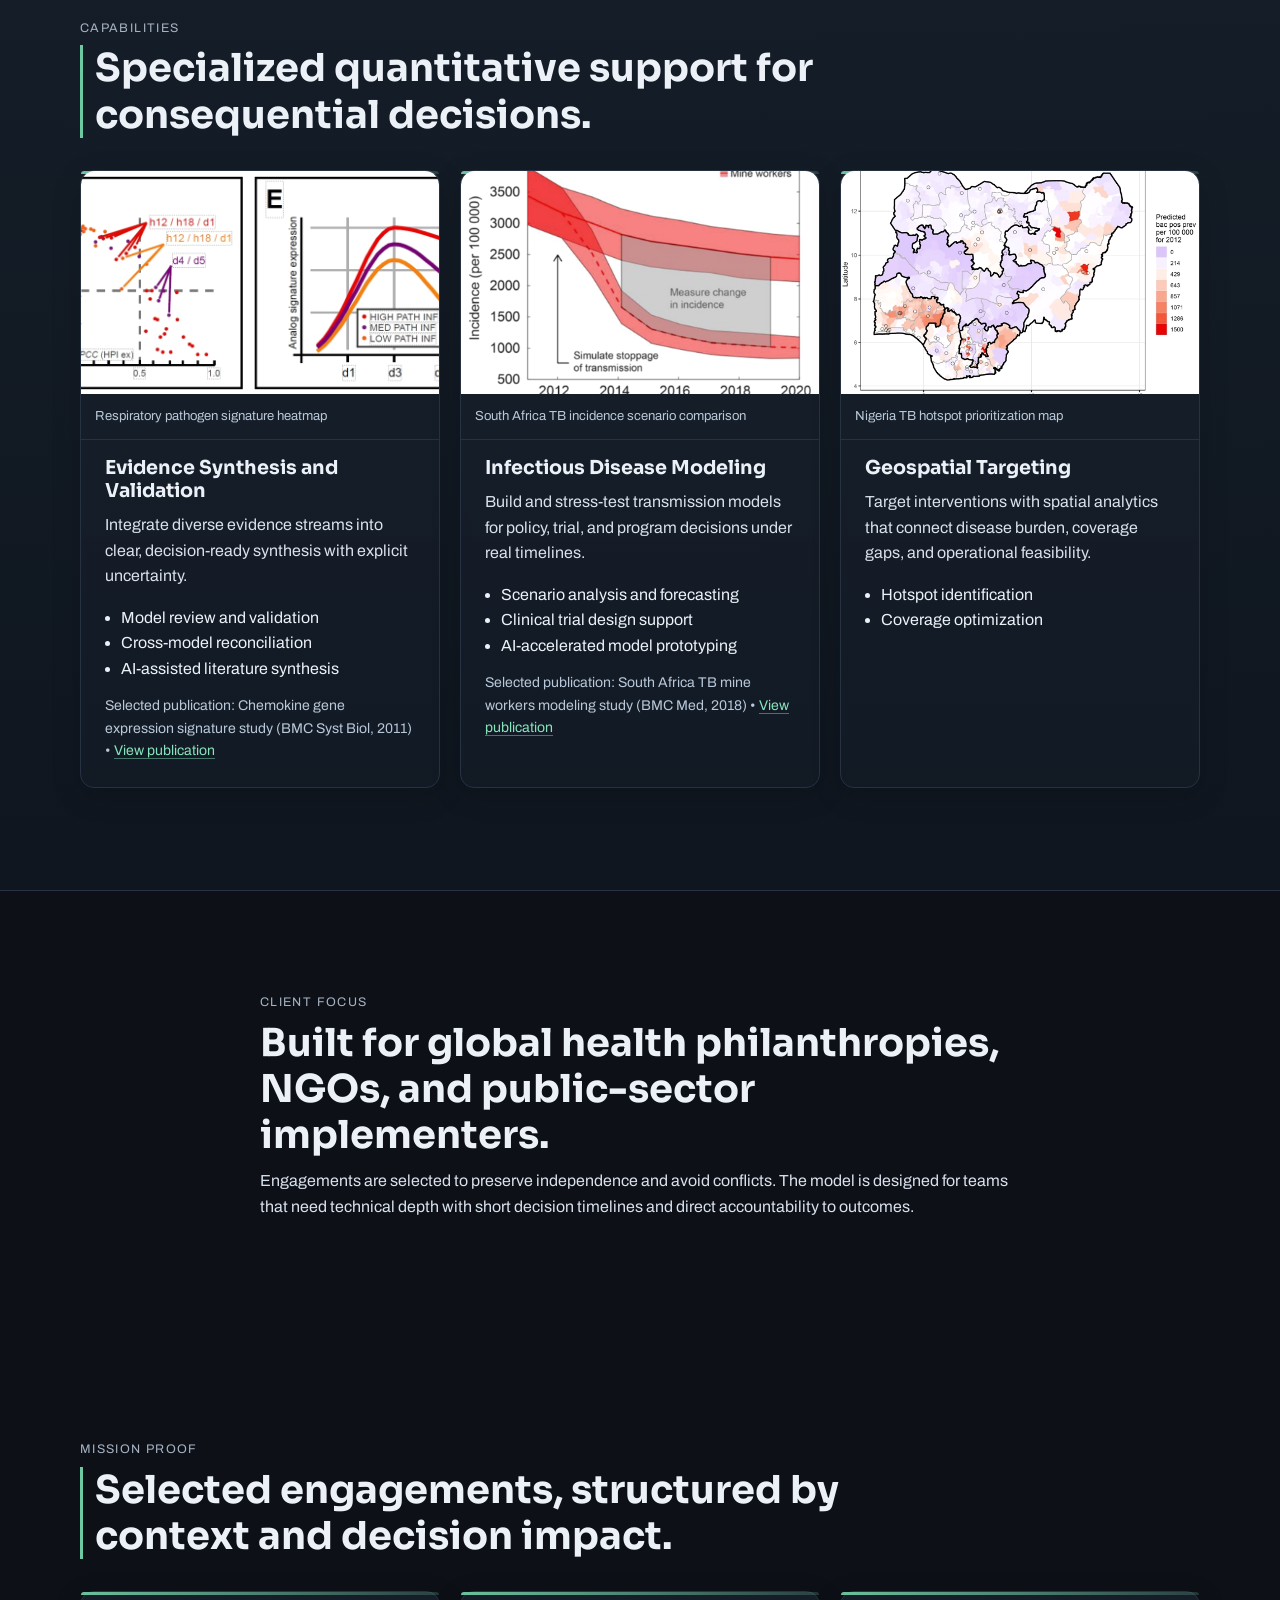
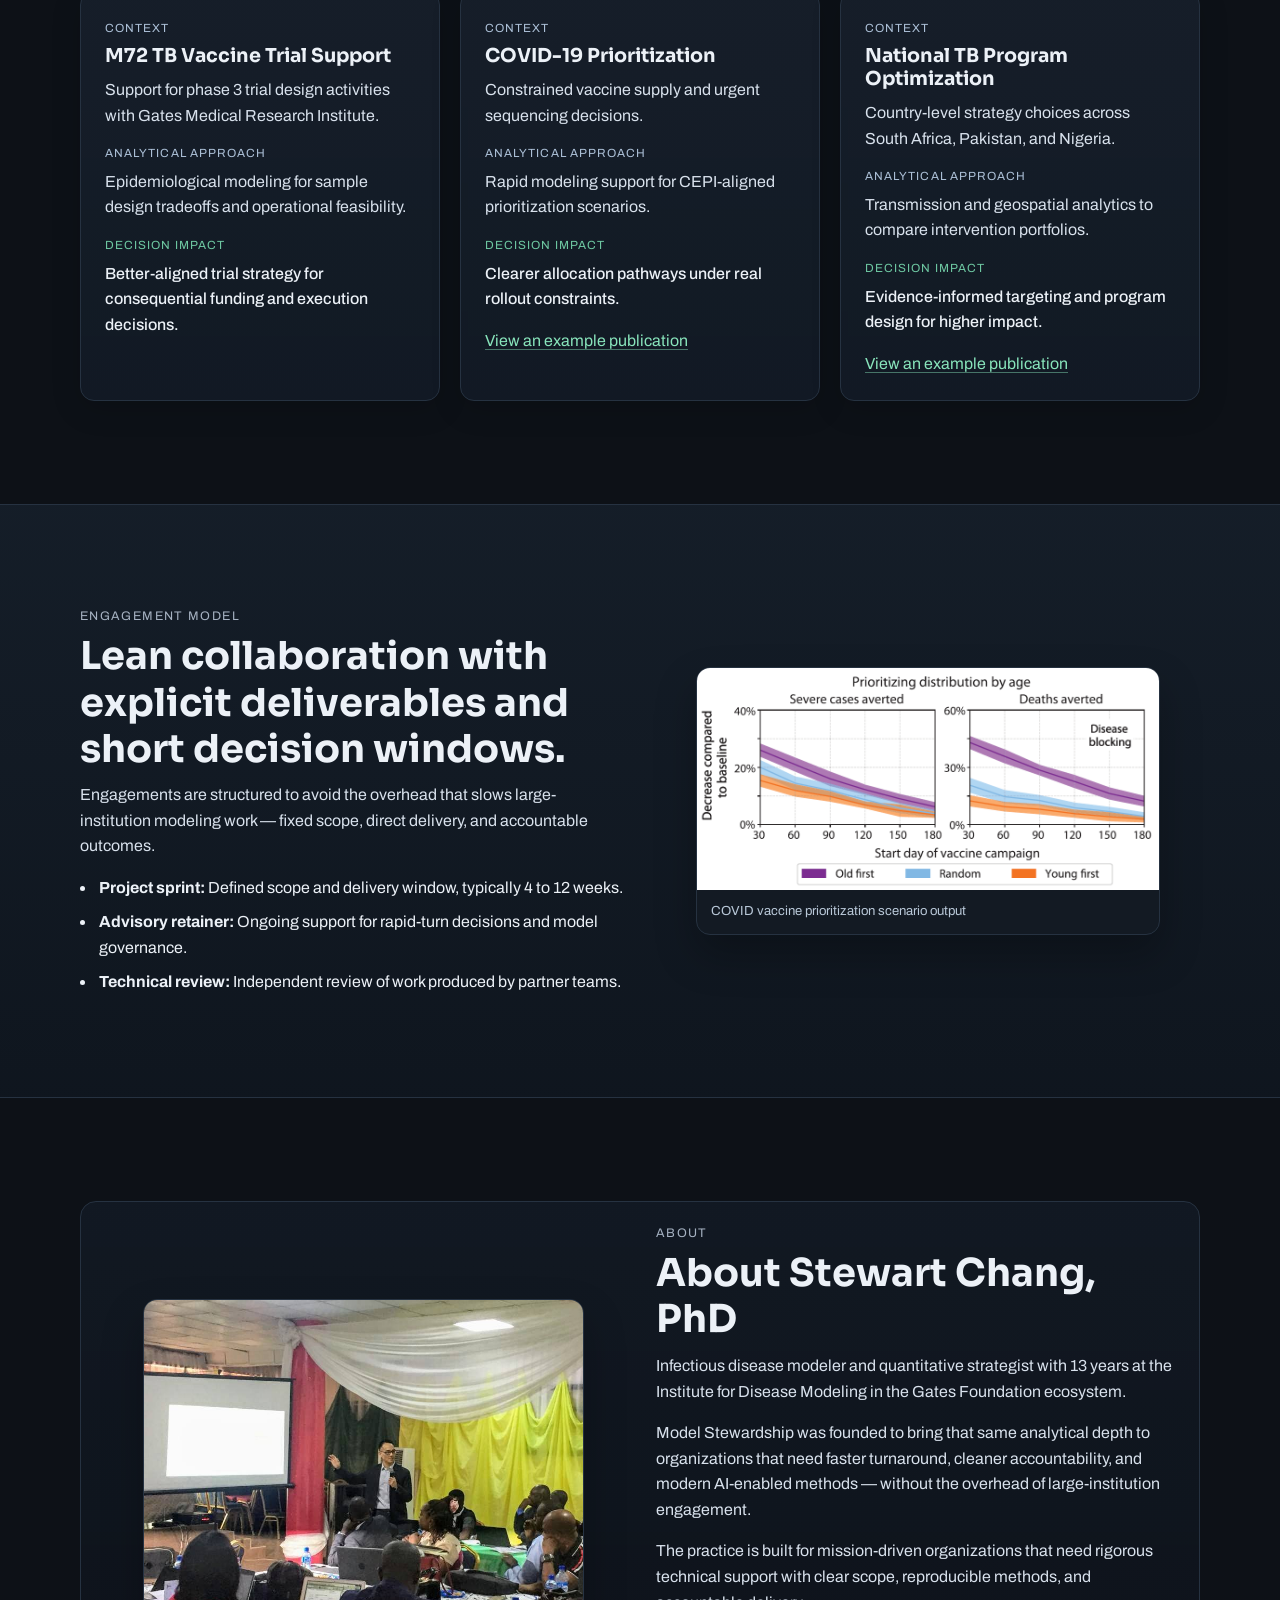
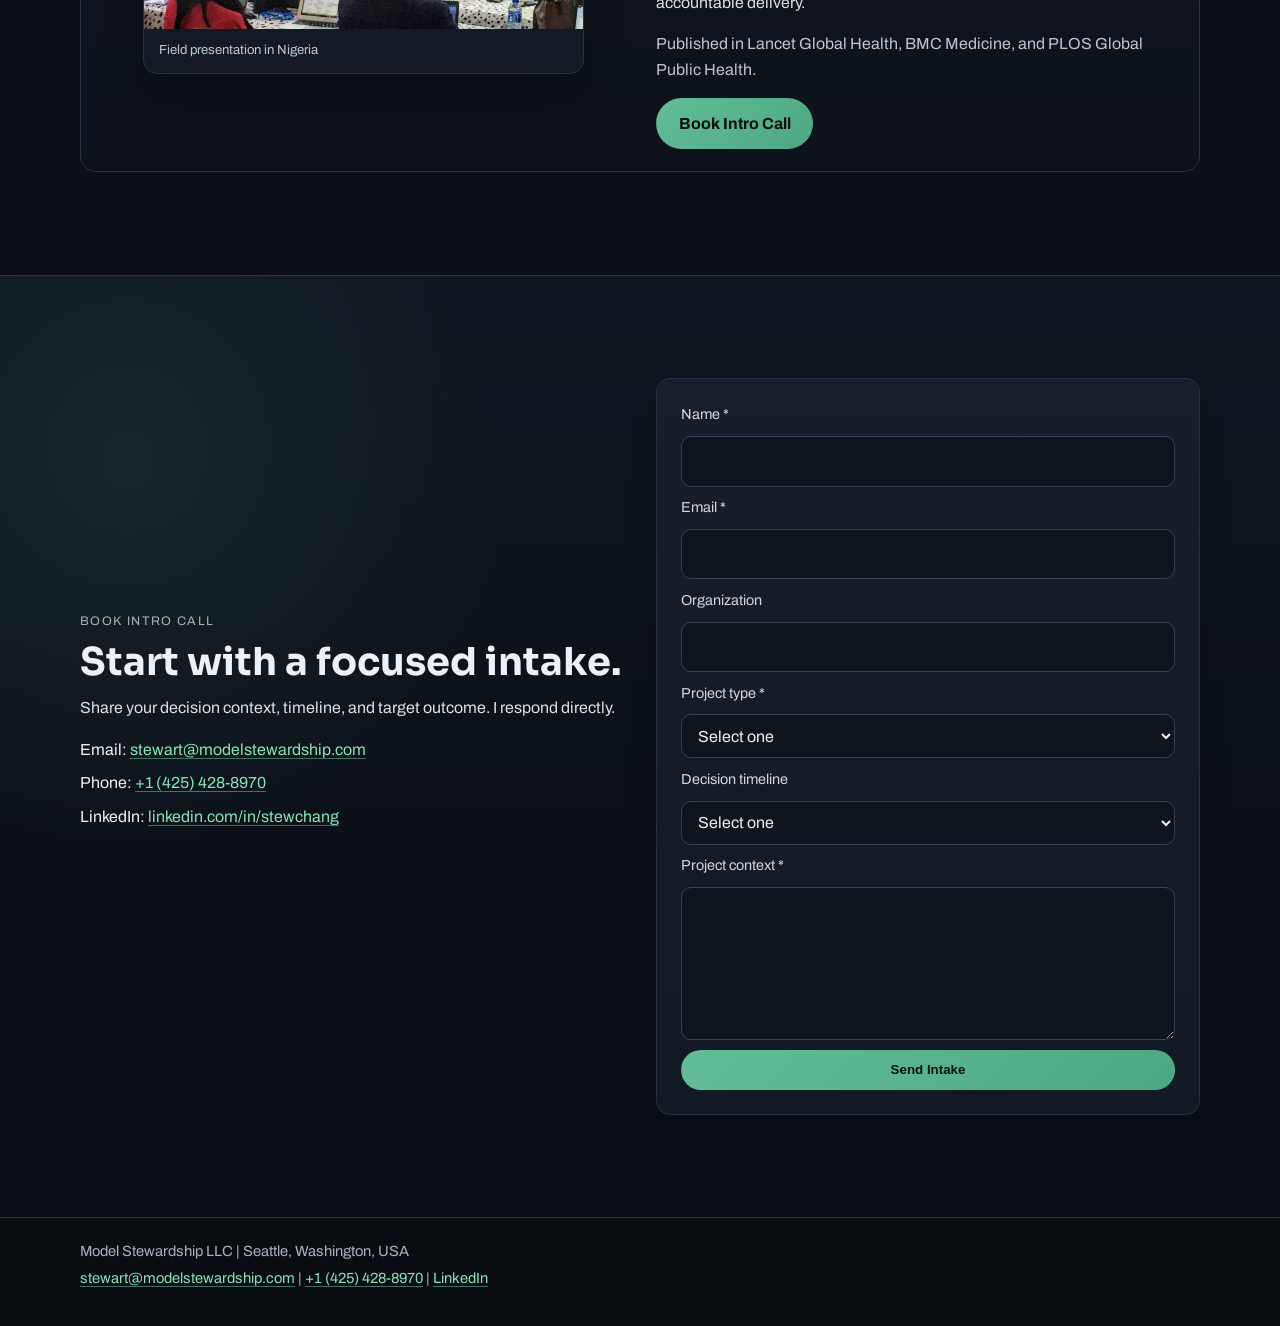
==== commit dd14470d: "Refine homepage positioning and styling" ====
--- a/index.html
+++ b/index.html
@@ -48,12 +48,30 @@
         <p class="eyebrow">Independent Quantitative Consulting</p>
         <h1>Decision-grade modeling on real decision timelines.</h1>
         <p class="lead">
-          Model Stewardship supports global health philanthropies, NGOs, and implementation partners with rapid, reproducible
-          analysis built for consequential decisions.
+          Model Stewardship supports global health philanthropies, NGOs, and implementation partners with rapid, reproducible quantitative analysis — built for consequential decisions on real timelines.
         </p>
         <div class="hero-actions">
           <a href="#contact" class="btn">Book Intro Call</a>
           <a href="#proof" class="btn btn-ghost">See Selected Work</a>
+        </div>
+      </div>
+    </section>
+
+    <section class="section-differentiators">
+      <div class="container">
+        <div class="differentiators">
+          <div class="differentiator-item reveal">
+            <h3>No Institutional Agenda</h3>
+            <p>Engagements are selected to preserve independence. Analysis serves your decision, not a funder's prior position.</p>
+          </div>
+          <div class="differentiator-item reveal">
+            <h3>Lean &amp; Fast</h3>
+            <p>No committee overhead, no co-PI delays. Deliverables move on your decision timeline, not an academic calendar.</p>
+          </div>
+          <div class="differentiator-item reveal">
+            <h3>AI-Accelerated</h3>
+            <p>Modern AI tooling compresses literature synthesis, code generation, and model iteration — without cutting corners on rigor or reproducibility.</p>
+          </div>
         </div>
       </div>
     </section>
@@ -104,6 +122,7 @@
             <ul>
               <li>Model review and validation</li>
               <li>Cross-model reconciliation</li>
+              <li>AI-assisted literature synthesis</li>
             </ul>
             <p class="cap-ref">Selected publication: Chemokine gene expression signature study (BMC Syst Biol, 2011) • <a href="https://doi.org/10.1186/1752-0509-5-202" target="_blank" rel="noopener noreferrer">View publication</a></p>
           </article>
@@ -120,6 +139,7 @@
             <ul>
               <li>Scenario analysis and forecasting</li>
               <li>Clinical trial design support</li>
+              <li>AI-accelerated model prototyping</li>
             </ul>
             <p class="cap-ref">Selected publication: South Africa TB mine workers modeling study (BMC Med, 2018) • <a href="https://doi.org/10.1186/s12916-018-1037-3" target="_blank" rel="noopener noreferrer">View publication</a></p>
           </article>
@@ -166,8 +186,8 @@
             <p>Support for phase 3 trial design activities with Gates Medical Research Institute.</p>
             <p class="card-meta">Analytical Approach</p>
             <p>Epidemiological modeling for sample design tradeoffs and operational feasibility.</p>
-            <p class="card-meta">Decision Impact</p>
-            <p>Better-aligned trial strategy for consequential funding and execution decisions.</p>
+            <p class="card-meta card-meta-impact">Decision Impact</p>
+            <p class="card-impact">Better-aligned trial strategy for consequential funding and execution decisions.</p>
           </article>
           <article class="card reveal">
             <p class="card-meta">Context</p>
@@ -175,8 +195,8 @@
             <p>Constrained vaccine supply and urgent sequencing decisions.</p>
             <p class="card-meta">Analytical Approach</p>
             <p>Rapid modeling support for CEPI-aligned prioritization scenarios.</p>
-            <p class="card-meta">Decision Impact</p>
-            <p>Clearer allocation pathways under real rollout constraints.</p>
+            <p class="card-meta card-meta-impact">Decision Impact</p>
+            <p class="card-impact">Clearer allocation pathways under real rollout constraints.</p>
             <p><a href="https://doi.org/10.1371/journal.pgph.0000053" target="_blank" rel="noopener noreferrer">View an example publication</a></p>
           </article>
           <article class="card reveal">
@@ -185,8 +205,8 @@
             <p>Country-level strategy choices across South Africa, Pakistan, and Nigeria.</p>
             <p class="card-meta">Analytical Approach</p>
             <p>Transmission and geospatial analytics to compare intervention portfolios.</p>
-            <p class="card-meta">Decision Impact</p>
-            <p>Evidence-informed targeting and program design for higher impact.</p>
+            <p class="card-meta card-meta-impact">Decision Impact</p>
+            <p class="card-impact">Evidence-informed targeting and program design for higher impact.</p>
             <p><a href="https://www.mdpi.com/2414-6366/7/1/13" target="_blank" rel="noopener noreferrer">View an example publication</a></p>
           </article>
         </div>
@@ -198,6 +218,7 @@
         <div class="reveal">
           <p class="eyebrow">Engagement Model</p>
           <h2>Lean collaboration with explicit deliverables and short decision windows.</h2>
+          <p>Engagements are structured to avoid the overhead that slows large-institution modeling work — fixed scope, direct delivery, and accountable outcomes.</p>
           <ul class="checklist">
             <li><strong>Project sprint:</strong> Defined scope and delivery window, typically 4 to 12 weeks.</li>
             <li><strong>Advisory retainer:</strong> Ongoing support for rapid-turn decisions and model governance.</li>
@@ -230,6 +251,9 @@
             Infectious disease modeler and quantitative strategist with 13 years at the Institute for Disease Modeling in the Gates Foundation ecosystem.
           </p>
           <p>
+            Model Stewardship was founded to bring that same analytical depth to organizations that need faster turnaround, cleaner accountability, and modern AI-enabled methods — without the overhead of large-institution engagement.
+          </p>
+          <p>
             The practice is built for mission-driven organizations that need rigorous technical support with clear scope, reproducible methods, and accountable delivery.
           </p>
           <p class="lead proof-line">
@@ -292,11 +316,9 @@
 
           <button class="btn" type="submit">Send Intake</button>
         </form>
-        <div class="form-success card reveal" id="form-success" hidden>
-          <p class="eyebrow">Submission Received</p>
-          <h3>Thanks, your intake was submitted.</h3>
+        <div class="form-success reveal" id="form-success" hidden>
+          <p>Thanks, your intake was submitted.</p>
           <p>I’ll be in touch shortly.</p>
-          <p class="form-success-note">If your matter is time-sensitive, you can also email <a href="mailto:stewart@modelstewardship.com">stewart@modelstewardship.com</a>.</p>
         </div>
         </div>
       </div>
--- a/styles.css
+++ b/styles.css
@@ -59,7 +59,7 @@
 }
 
 .section {
-  padding: clamp(3.25rem, 7vw, 6rem) 0;
+  padding: clamp(4rem, 8vw, 7rem) 0;
 }
 
 .section-surface {
@@ -121,14 +121,17 @@
   color: #07110f;
   text-decoration: none;
   font-weight: 700;
-  padding: 0.72rem 1.15rem;
-  transition: transform 180ms ease, filter 180ms ease;
+  padding: 0.72rem 1.35rem;
+  transition: transform 180ms ease, filter 180ms ease, box-shadow 180ms ease;
+  box-shadow: 0 0 0 0 rgba(110, 200, 162, 0);
 }
 
 .btn:hover,
 .btn:focus-visible {
   transform: translateY(-1px);
-  filter: brightness(1.04);
+  filter: brightness(1.06);
+  box-shadow: 0 4px 20px rgba(110, 200, 162, 0.28);
+  color: #07110f;
 }
 
 .btn-sm {
@@ -224,14 +227,34 @@
 
 .hero {
   position: relative;
-  padding-top: clamp(3rem, 6vw, 5.5rem);
+  padding-top: clamp(4.5rem, 8vw, 7rem);
+  padding-bottom: clamp(4rem, 7vw, 6rem);
   border-bottom: 1px solid var(--border);
+  overflow: hidden;
+}
+
+.hero::before {
+  content: "";
+  position: absolute;
+  top: -20%;
+  left: -15%;
+  width: 65%;
+  height: 130%;
+  background: radial-gradient(ellipse at 30% 40%, rgba(110, 200, 162, 0.09) 0%, transparent 62%);
+  pointer-events: none;
+  z-index: 0;
+}
+
+.hero > * {
+  position: relative;
+  z-index: 1;
 }
 
 .hero-actions {
   display: flex;
-  gap: 0.8rem;
+  gap: 0.9rem;
   flex-wrap: wrap;
+  margin-top: 0.5rem;
 }
 
 .split {
@@ -356,12 +379,17 @@
 }
 
 .section-head {
-  margin-bottom: 1.25rem;
+  margin-bottom: 2rem;
+}
+
+.section-head h2 {
+  border-left: 3px solid var(--accent);
+  padding-left: 0.75rem;
 }
 
 .cards {
   display: grid;
-  gap: 1rem;
+  gap: 1.25rem;
 }
 
 .three-up {
@@ -376,7 +404,7 @@
   border: 1px solid var(--border);
   border-radius: 14px;
   background: linear-gradient(180deg, rgba(23, 32, 44, 0.86), rgba(18, 26, 37, 0.92));
-  padding: 1.1rem;
+  padding: 1.5rem;
   box-shadow: 0 8px 30px rgba(0, 0, 0, 0.15);
 }
 
@@ -401,7 +429,7 @@
 }
 
 .cap-card-media {
-  margin: -1.1rem -1.1rem 0.85rem;
+  margin: -1.5rem -1.5rem 1rem;
   border-bottom: 1px solid var(--border);
   overflow: hidden;
   border-top-left-radius: 14px;
@@ -499,24 +527,18 @@
 .form-success {
   display: grid;
   align-content: start;
-  gap: 0.35rem;
-  min-height: 100%;
+  gap: 0.2rem;
+  padding-top: 0.35rem;
 }
 
 .form-success[hidden] {
   display: none;
 }
 
-.form-success h3 {
-  margin-bottom: 0.2rem;
-}
-
 .form-success p {
-  margin-bottom: 0.35rem;
-}
-
-.form-success-note {
-  color: #b9c8d8;
+  margin-bottom: 0;
+  font-size: 1.05rem;
+  color: var(--text);
 }
 
 .principal-panel {
@@ -595,6 +617,44 @@
   color: #d2deeb;
 }
 
+.section-differentiators {
+  border-bottom: 1px solid var(--border);
+  background: linear-gradient(180deg, rgba(110, 200, 162, 0.04) 0%, transparent 100%);
+}
+
+.differentiators {
+  display: grid;
+  grid-template-columns: repeat(3, 1fr);
+  gap: 2.5rem;
+  padding: clamp(2.75rem, 6vw, 4.5rem) 0;
+}
+
+.differentiator-item {
+  border-top: 2px solid var(--accent);
+  padding-top: 1rem;
+}
+
+.differentiator-item h3 {
+  font-size: 1.05rem;
+  margin-bottom: 0.4rem;
+  color: var(--text);
+}
+
+.differentiator-item p {
+  font-size: 0.95rem;
+  color: var(--muted);
+  margin: 0;
+}
+
+.card-meta-impact {
+  color: var(--accent);
+}
+
+.card-impact {
+  color: var(--text);
+  font-weight: 500;
+}
+
 .site-footer {
   border-top: 1px solid var(--border);
   background: #090d12;
@@ -647,6 +707,11 @@
   .three-up,
   .two-up {
     grid-template-columns: 1fr 1fr;
+  }
+
+  .differentiators {
+    grid-template-columns: 1fr;
+    gap: 1.5rem;
   }
 }
 
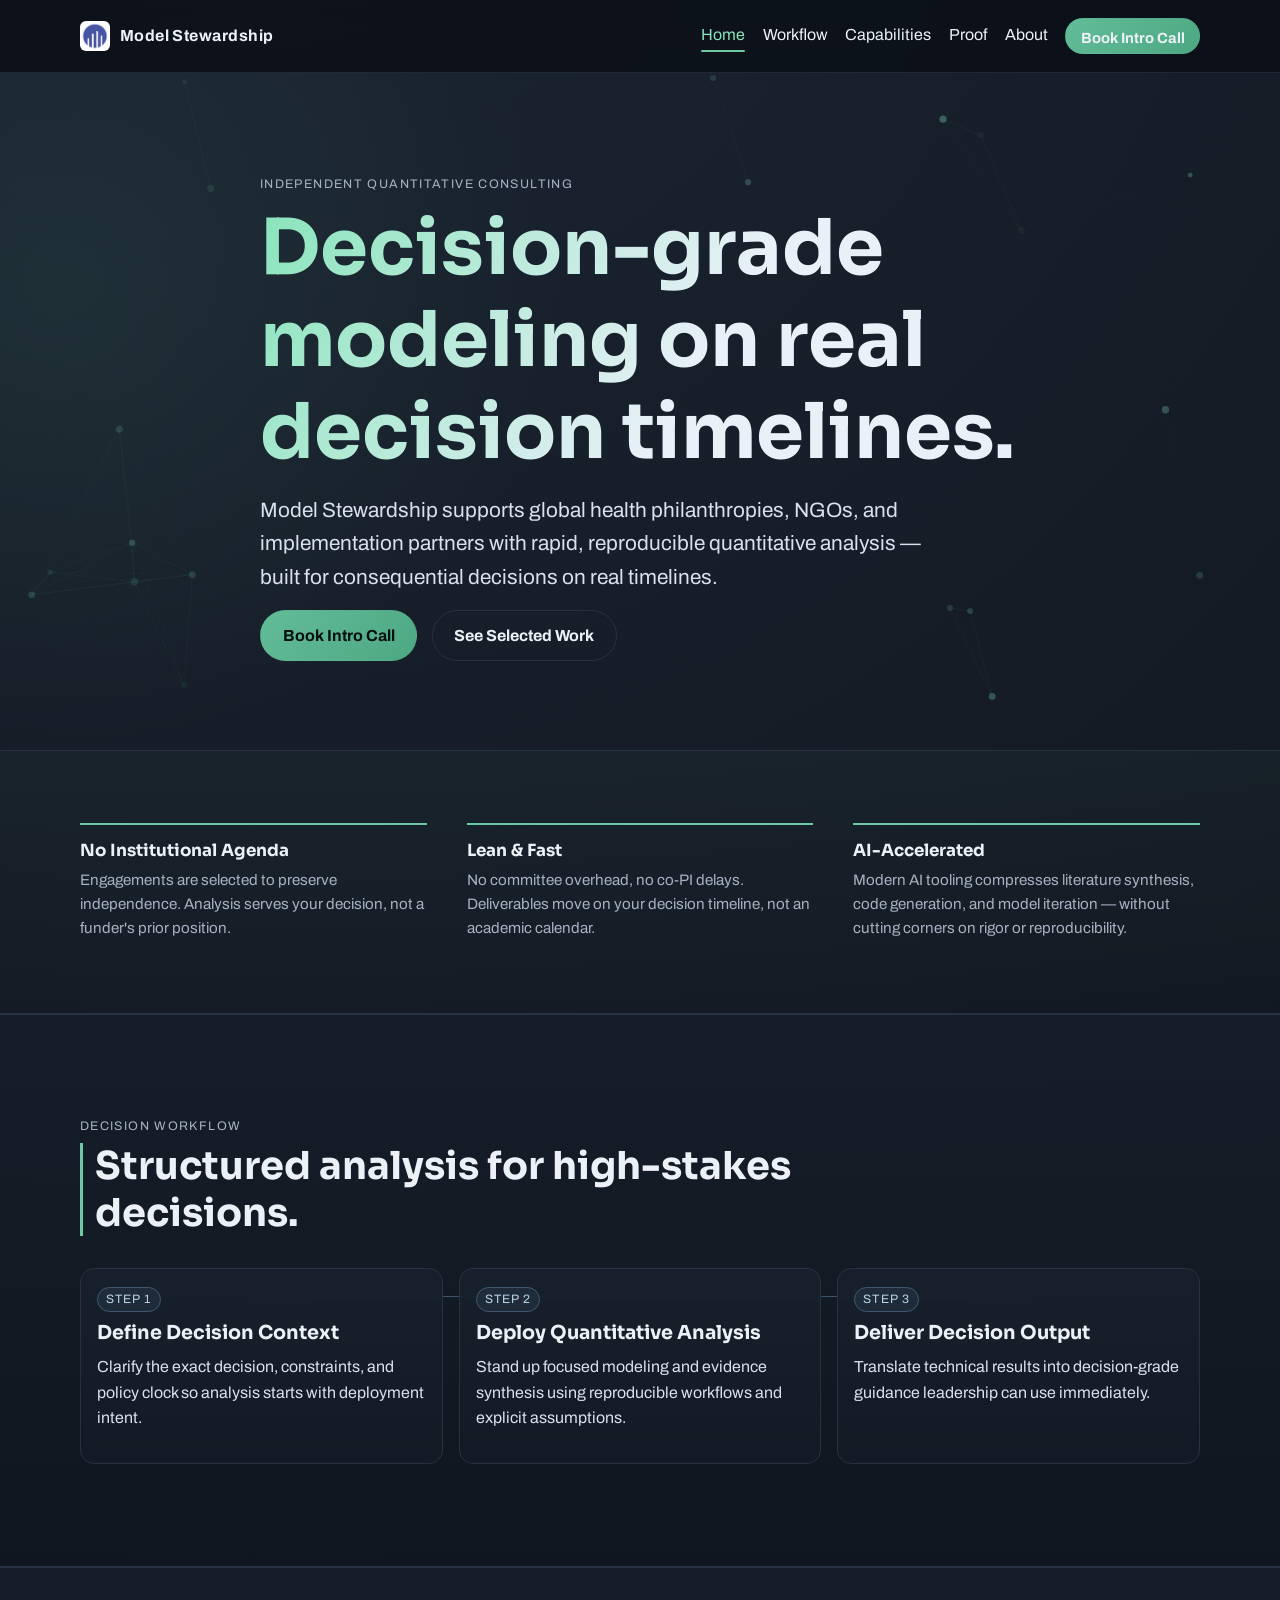
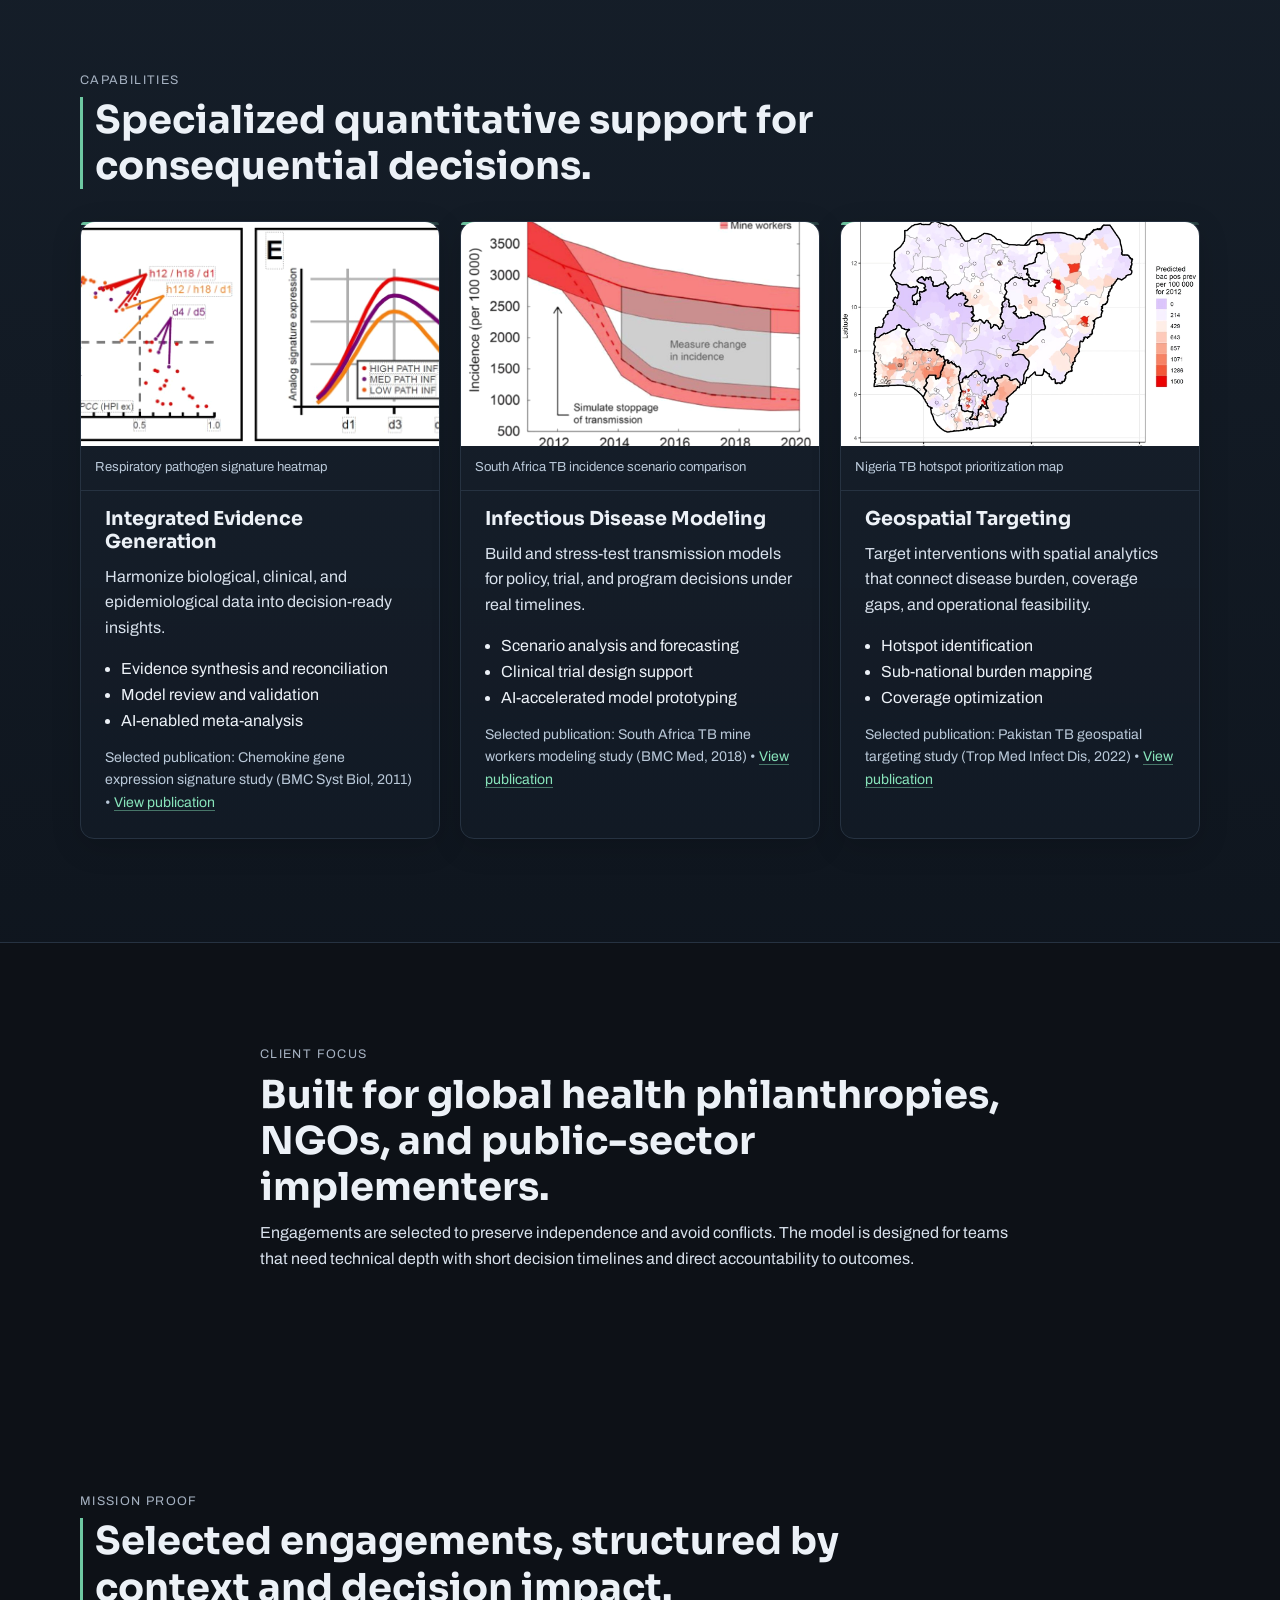
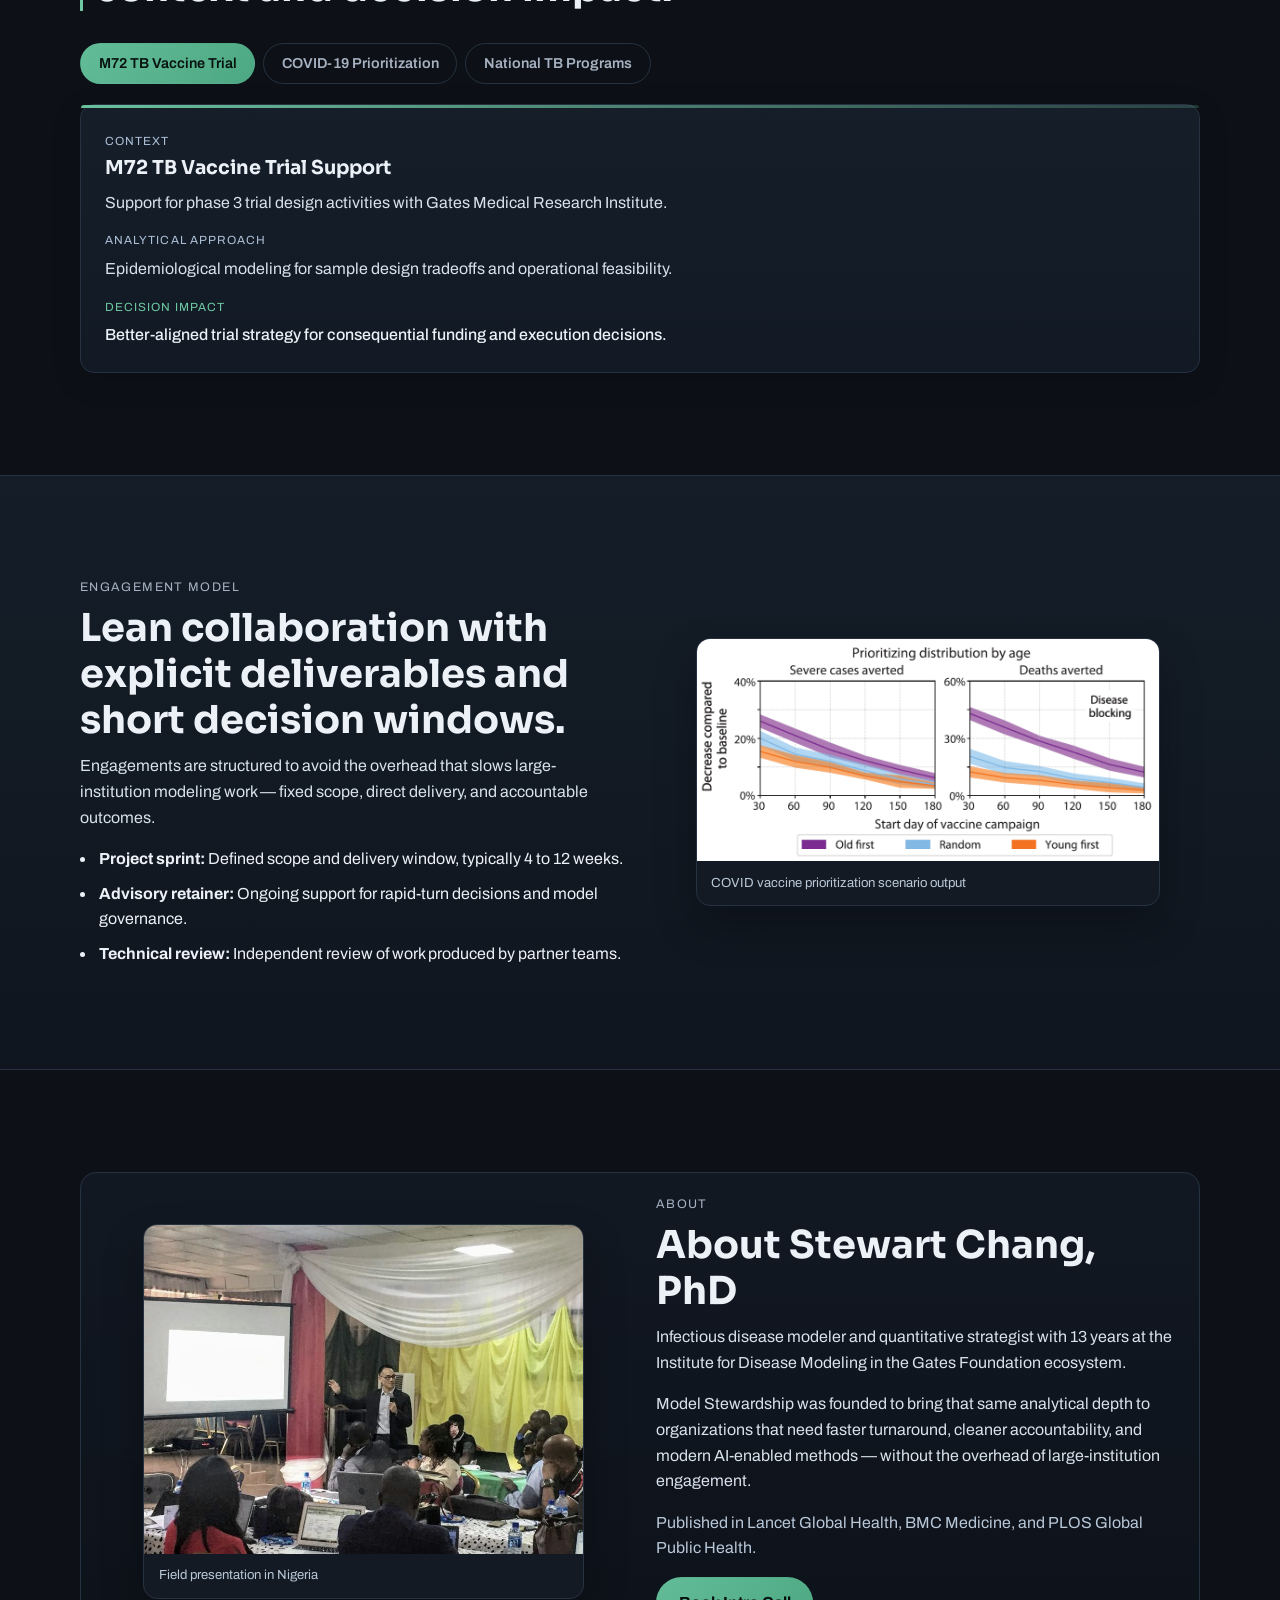
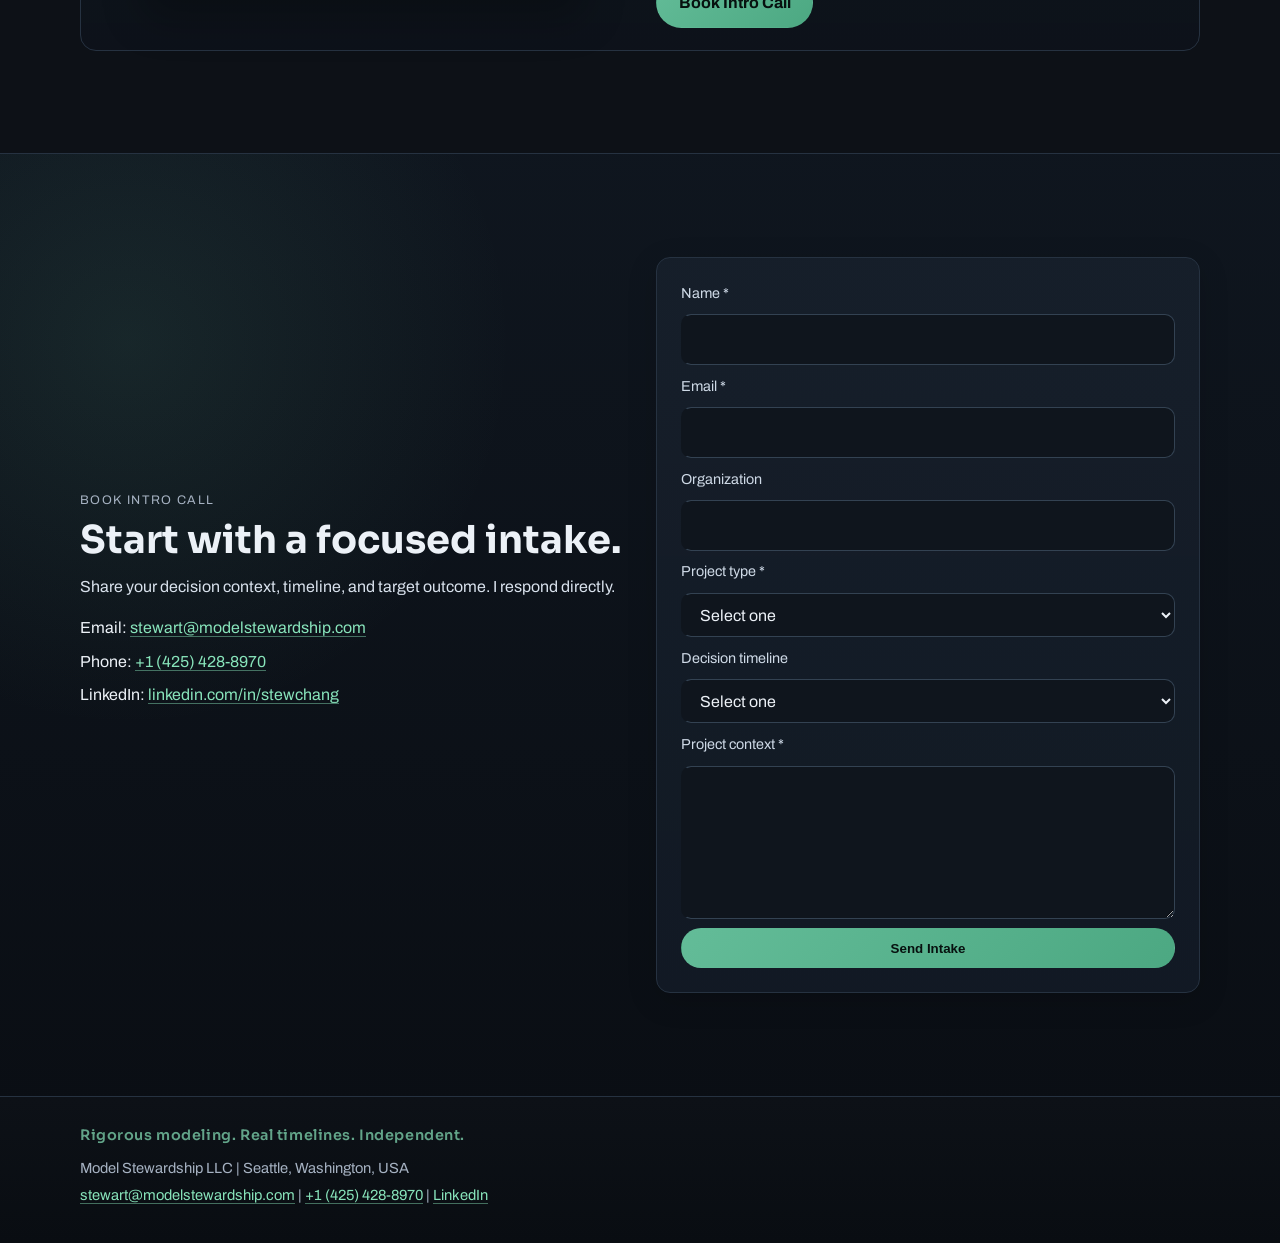
==== commit b15ef9c2: "Improve OG meta tags for social sharing Expand og:title (43→57 chars) and og:description (93→148 cha" ====
--- a/index.html
+++ b/index.html
@@ -3,26 +3,27 @@
 <head>
   <meta charset="utf-8">
   <meta name="viewport" content="width=device-width, initial-scale=1">
-  <title>Model Stewardship | Decision-Grade Modeling</title>
-  <meta name="description" content="Independent global health modeling for consequential decisions. Decision-grade modeling on real decision timelines.">
+  <title>Model Stewardship | Decision-Grade Global Health Modeling</title>
+  <meta name="description" content="Independent quantitative consulting for global health philanthropies, NGOs, and implementation partners — decision-grade modeling on real timelines.">
   <meta name="theme-color" content="#0d1117">
-  <meta property="og:title" content="Model Stewardship | Decision-Grade Modeling">
-  <meta property="og:description" content="Independent quantitative consulting for global health philanthropies, NGOs, and implementers.">
+  <meta property="og:title" content="Model Stewardship | Decision-Grade Global Health Modeling">
+  <meta property="og:description" content="Independent quantitative consulting for global health philanthropies, NGOs, and implementation partners — decision-grade modeling on real timelines.">
   <meta property="og:type" content="website">
   <meta property="og:url" content="https://modelstewardship.com/">
   <meta property="og:image" content="https://modelstewardship.com/photos/Stewart_Nigeria_20200226_brighter.jpg">
   <meta name="twitter:card" content="summary_large_image">
-  <meta name="twitter:title" content="Model Stewardship | Decision-Grade Modeling">
-  <meta name="twitter:description" content="Decision-grade modeling on real decision timelines.">
+  <meta name="twitter:title" content="Model Stewardship | Decision-Grade Global Health Modeling">
+  <meta name="twitter:description" content="Independent quantitative consulting for global health philanthropies, NGOs, and implementation partners — decision-grade modeling on real timelines.">
   <meta name="twitter:image" content="https://modelstewardship.com/photos/Stewart_Nigeria_20200226_brighter.jpg">
   <link rel="canonical" href="https://modelstewardship.com/">
   <link rel="icon" type="image/png" href="photos/model_stewardship_logo_square.png">
   <link rel="preconnect" href="https://fonts.googleapis.com">
   <link rel="preconnect" href="https://fonts.gstatic.com" crossorigin>
   <link href="https://fonts.googleapis.com/css2?family=Archivo:wght@400;500;600;700&family=Sora:wght@400;600;700&display=swap" rel="stylesheet">
-  <link rel="stylesheet" href="styles.css">
+  <link rel="stylesheet" href="styles-v2.css">
 </head>
 <body>
+  <div class="scroll-progress" id="scroll-progress" aria-hidden="true"></div>
   <a class="skip-link" href="#home">Skip to content</a>
 
   <header class="site-header" id="top">
@@ -33,20 +34,22 @@
       </a>
       <button class="menu-toggle" type="button" aria-expanded="false" aria-controls="site-nav">Menu</button>
       <nav id="site-nav" class="site-nav" aria-label="Primary">
-        <a href="#timeline">Workflow</a>
-        <a href="#services">Capabilities</a>
-        <a href="#proof">Proof</a>
-        <a href="#about">About</a>
+        <a href="#home" data-navlink="hero">Home</a>
+        <a href="#timeline" data-navlink="timeline">Workflow</a>
+        <a href="#services" data-navlink="services">Capabilities</a>
+        <a href="#proof" data-navlink="proof">Proof</a>
+        <a href="#about" data-navlink="about">About</a>
         <a href="#contact" class="btn btn-sm">Book Intro Call</a>
       </nav>
     </div>
   </header>
 
   <main id="home">
-    <section class="hero section">
+    <section class="hero section" id="hero">
+      <div class="hero-network" aria-hidden="true"></div>
       <div class="container narrow reveal">
         <p class="eyebrow">Independent Quantitative Consulting</p>
-        <h1>Decision-grade modeling on real decision timelines.</h1>
+        <h1 class="hero-headline">Decision-grade modeling on real decision timelines.</h1>
         <p class="lead">
           Model Stewardship supports global health philanthropies, NGOs, and implementation partners with rapid, reproducible quantitative analysis — built for consequential decisions on real timelines.
         </p>
@@ -56,6 +59,7 @@
         </div>
       </div>
     </section>
+
 
     <section class="section-differentiators">
       <div class="container">
@@ -117,12 +121,12 @@
               </button>
               <figcaption>Respiratory pathogen signature heatmap</figcaption>
             </figure>
-            <h3>Evidence Synthesis and Validation</h3>
-            <p>Integrate diverse evidence streams into clear, decision-ready synthesis with explicit uncertainty.</p>
+            <h3>Integrated Evidence Generation</h3>
+            <p>Harmonize biological, clinical, and epidemiological data into decision-ready insights.</p>
             <ul>
+              <li>Evidence synthesis and reconciliation</li>
               <li>Model review and validation</li>
-              <li>Cross-model reconciliation</li>
-              <li>AI-assisted literature synthesis</li>
+              <li>AI-enabled meta-analysis</li>
             </ul>
             <p class="cap-ref">Selected publication: Chemokine gene expression signature study (BMC Syst Biol, 2011) • <a href="https://doi.org/10.1186/1752-0509-5-202" target="_blank" rel="noopener noreferrer">View publication</a></p>
           </article>
@@ -155,8 +159,10 @@
             <p>Target interventions with spatial analytics that connect disease burden, coverage gaps, and operational feasibility.</p>
             <ul>
               <li>Hotspot identification</li>
+              <li>Sub-national burden mapping</li>
               <li>Coverage optimization</li>
             </ul>
+            <p class="cap-ref">Selected publication: Pakistan TB geospatial targeting study (Trop Med Infect Dis, 2022) • <a href="https://www.mdpi.com/2414-6366/7/1/13" target="_blank" rel="noopener noreferrer">View publication</a></p>
           </article>
         </div>
       </div>
@@ -179,8 +185,13 @@
           <p class="eyebrow">Mission Proof</p>
           <h2>Selected engagements, structured by context and decision impact.</h2>
         </div>
-        <div class="cards three-up proof-grid">
-          <article class="card reveal">
+        <div class="proof-tabs-nav reveal" role="tablist" aria-label="Selected engagements">
+          <button class="proof-tab active" role="tab" aria-selected="true" data-tab="0" aria-controls="proof-panel-0" id="proof-tab-0">M72 TB Vaccine Trial</button>
+          <button class="proof-tab" role="tab" aria-selected="false" data-tab="1" aria-controls="proof-panel-1" id="proof-tab-1">COVID-19 Prioritization</button>
+          <button class="proof-tab" role="tab" aria-selected="false" data-tab="2" aria-controls="proof-panel-2" id="proof-tab-2">National TB Programs</button>
+        </div>
+        <div class="proof-panels">
+          <article class="proof-panel card active" role="tabpanel" id="proof-panel-0" aria-labelledby="proof-tab-0">
             <p class="card-meta">Context</p>
             <h3>M72 TB Vaccine Trial Support</h3>
             <p>Support for phase 3 trial design activities with Gates Medical Research Institute.</p>
@@ -189,7 +200,7 @@
             <p class="card-meta card-meta-impact">Decision Impact</p>
             <p class="card-impact">Better-aligned trial strategy for consequential funding and execution decisions.</p>
           </article>
-          <article class="card reveal">
+          <article class="proof-panel card" role="tabpanel" id="proof-panel-1" aria-labelledby="proof-tab-1" hidden>
             <p class="card-meta">Context</p>
             <h3>COVID-19 Prioritization</h3>
             <p>Constrained vaccine supply and urgent sequencing decisions.</p>
@@ -199,7 +210,7 @@
             <p class="card-impact">Clearer allocation pathways under real rollout constraints.</p>
             <p><a href="https://doi.org/10.1371/journal.pgph.0000053" target="_blank" rel="noopener noreferrer">View an example publication</a></p>
           </article>
-          <article class="card reveal">
+          <article class="proof-panel card" role="tabpanel" id="proof-panel-2" aria-labelledby="proof-tab-2" hidden>
             <p class="card-meta">Context</p>
             <h3>National TB Program Optimization</h3>
             <p>Country-level strategy choices across South Africa, Pakistan, and Nigeria.</p>
@@ -253,9 +264,6 @@
           <p>
             Model Stewardship was founded to bring that same analytical depth to organizations that need faster turnaround, cleaner accountability, and modern AI-enabled methods — without the overhead of large-institution engagement.
           </p>
-          <p>
-            The practice is built for mission-driven organizations that need rigorous technical support with clear scope, reproducible methods, and accountable delivery.
-          </p>
           <p class="lead proof-line">
             Published in Lancet Global Health, BMC Medicine, and PLOS Global Public Health.
           </p>
@@ -314,11 +322,11 @@
           <label for="message">Project context *</label>
           <textarea id="message" name="message" rows="5" required></textarea>
 
-          <button class="btn" type="submit">Send Intake</button>
+          <button class="btn" type="submit" id="submit-btn">Send Intake</button>
         </form>
         <div class="form-success reveal" id="form-success" hidden>
           <p>Thanks, your intake was submitted.</p>
-          <p>I’ll be in touch shortly.</p>
+          <p>I'll be in touch shortly.</p>
         </div>
         </div>
       </div>
@@ -327,6 +335,7 @@
 
   <footer class="site-footer">
     <div class="container footer-inner">
+      <p class="footer-tagline">Rigorous modeling. Real timelines. Independent.</p>
       <p>Model Stewardship LLC | Seattle, Washington, USA</p>
       <p>
         <a href="mailto:stewart@modelstewardship.com">stewart@modelstewardship.com</a> |
@@ -363,6 +372,6 @@
       }
     }
   </script>
-  <script src="script.js"></script>
+  <script src="script-v2.js"></script>
 </body>
 </html>
--- a/styles-v2.css
+++ b/styles-v2.css
@@ -0,0 +1,1137 @@
+/* ============================================================
+   styles-v2.css — Model Stewardship v2
+   Extends and replaces styles.css with all v1 styles plus
+   new v2 additions: scroll progress, gradient hero, stats bar,
+   active nav, proof tabs, pull quote, photo tint, micro-interactions
+   ============================================================ */
+
+:root {
+  --bg: #0d1117;
+  --bg-elevated: #131a23;
+  --surface: #17202c;
+  --text: #ecf1f7;
+  --muted: #a6b2c2;
+  --accent: #6ec8a2;
+  --accent-strong: #88e4bb;
+  --border: #263241;
+  --focus: #c5f4dd;
+  --shadow: 0 20px 40px rgba(0, 0, 0, 0.25);
+}
+
+*,
+*::before,
+*::after {
+  box-sizing: border-box;
+}
+
+html {
+  scroll-behavior: smooth;
+}
+
+body {
+  margin: 0;
+  font-family: "Archivo", "Segoe UI", sans-serif;
+  background: radial-gradient(circle at 20% -5%, #1b2533 0%, var(--bg) 42%), var(--bg);
+  color: var(--text);
+  line-height: 1.6;
+}
+
+body.modal-open {
+  overflow: hidden;
+}
+
+img {
+  display: block;
+  max-width: 100%;
+}
+
+a {
+  color: var(--accent-strong);
+  text-decoration-color: rgba(136, 228, 187, 0.45);
+  text-underline-offset: 0.2em;
+}
+
+a:hover,
+a:focus-visible {
+  color: #bcffe1;
+}
+
+.container {
+  width: min(1120px, calc(100% - 2.5rem));
+  margin: 0 auto;
+}
+
+.narrow {
+  width: min(760px, calc(100% - 2.5rem));
+}
+
+.section {
+  padding: clamp(4rem, 8vw, 7rem) 0;
+}
+
+.section-surface {
+  background: linear-gradient(180deg, rgba(21, 30, 41, 0.95), rgba(15, 22, 31, 0.95));
+  border-top: 1px solid var(--border);
+  border-bottom: 1px solid var(--border);
+}
+
+.eyebrow {
+  letter-spacing: 0.11em;
+  text-transform: uppercase;
+  font-size: 0.78rem;
+  color: var(--muted);
+  margin: 0 0 0.4rem;
+}
+
+h1,
+h2,
+h3 {
+  font-family: "Sora", "Segoe UI", sans-serif;
+  line-height: 1.2;
+  margin: 0 0 0.65rem;
+}
+
+h1 {
+  font-size: clamp(2.1rem, 5vw, 4rem);
+  max-width: 16ch;
+}
+
+h2 {
+  font-size: clamp(1.5rem, 3vw, 2.4rem);
+  max-width: 27ch;
+}
+
+h3 {
+  font-size: 1.2rem;
+}
+
+p {
+  margin: 0 0 1rem;
+  color: #d8e1ec;
+}
+
+ul {
+  margin: 0;
+  padding: 0 0 0 1rem;
+}
+
+.lead {
+  font-size: clamp(1rem, 1.8vw, 1.3rem);
+  max-width: 56ch;
+}
+
+.btn {
+  display: inline-block;
+  border: 1px solid transparent;
+  border-radius: 999px;
+  background: linear-gradient(135deg, #63bc98, #4ca882);
+  color: #07110f;
+  text-decoration: none;
+  font-weight: 700;
+  padding: 0.72rem 1.35rem;
+  transition: transform 180ms ease, filter 180ms ease, box-shadow 180ms ease;
+  box-shadow: 0 0 0 0 rgba(110, 200, 162, 0);
+  position: relative;
+}
+
+.btn:hover,
+.btn:focus-visible {
+  transform: translateY(-1px);
+  filter: brightness(1.06);
+  box-shadow: 0 4px 20px rgba(110, 200, 162, 0.28);
+  color: #07110f;
+}
+
+.btn-sm {
+  font-size: 0.92rem;
+  padding: 0.5rem 0.9rem;
+}
+
+.btn-ghost {
+  background: transparent;
+  border-color: var(--border);
+  color: var(--text);
+}
+
+.skip-link {
+  position: absolute;
+  left: -10000px;
+  top: auto;
+  width: 1px;
+  height: 1px;
+  overflow: hidden;
+}
+
+.skip-link:focus {
+  position: fixed;
+  left: 1rem;
+  top: 1rem;
+  width: auto;
+  height: auto;
+  padding: 0.5rem 0.8rem;
+  background: #fff;
+  color: #111;
+  z-index: 1000;
+}
+
+/* ── Scroll progress bar ───────────────────────────────────── */
+
+.scroll-progress {
+  position: fixed;
+  top: 0;
+  left: 0;
+  height: 2px;
+  width: 0%;
+  background: linear-gradient(90deg, var(--accent), var(--accent-strong));
+  z-index: 200;
+  transition: width 80ms linear;
+  transform-origin: left;
+}
+
+/* ── Site header ───────────────────────────────────────────── */
+
+.site-header {
+  position: sticky;
+  top: 0;
+  z-index: 100;
+  backdrop-filter: blur(10px);
+  background: rgba(10, 14, 20, 0.75);
+  border-bottom: 1px solid rgba(38, 50, 65, 0.75);
+  transition: background 250ms ease;
+}
+
+.site-header.scrolled {
+  background: rgba(10, 14, 20, 0.92);
+}
+
+.header-inner {
+  min-height: 72px;
+  display: flex;
+  align-items: center;
+  justify-content: space-between;
+  gap: 1rem;
+  transition: min-height 250ms ease;
+}
+
+.site-header.scrolled .header-inner {
+  min-height: 56px;
+}
+
+.brand {
+  display: inline-flex;
+  align-items: center;
+  gap: 0.6rem;
+  color: var(--text);
+  text-decoration: none;
+  font-weight: 700;
+  letter-spacing: 0.03em;
+}
+
+.brand img {
+  width: 30px;
+  height: 30px;
+  border-radius: 6px;
+  transition: width 250ms ease, height 250ms ease;
+}
+
+.site-header.scrolled .brand img {
+  width: 24px;
+  height: 24px;
+}
+
+.site-nav {
+  display: flex;
+  align-items: center;
+  gap: 1.1rem;
+}
+
+.site-nav a {
+  color: var(--text);
+  text-decoration: none;
+  position: relative;
+  padding-bottom: 2px;
+}
+
+.site-nav a::after {
+  content: "";
+  position: absolute;
+  bottom: -2px;
+  left: 50%;
+  right: 50%;
+  height: 2px;
+  background: var(--accent);
+  border-radius: 1px;
+  transition: left 220ms ease, right 220ms ease;
+}
+
+.site-nav a:hover,
+.site-nav a:focus-visible {
+  color: var(--accent-strong);
+}
+
+.site-nav a.active {
+  color: var(--accent-strong);
+}
+
+.site-nav a.active::after,
+.site-nav a:hover::after {
+  left: 0;
+  right: 0;
+}
+
+.site-nav .btn::after {
+  display: none;
+}
+
+.menu-toggle {
+  display: none;
+  border: 1px solid var(--border);
+  color: var(--text);
+  background: rgba(255, 255, 255, 0.02);
+  border-radius: 8px;
+  font-weight: 600;
+  padding: 0.45rem 0.7rem;
+}
+
+/* ── Hero ──────────────────────────────────────────────────── */
+
+.hero {
+  position: relative;
+  padding-top: clamp(4.5rem, 8vw, 7rem);
+  padding-bottom: clamp(4rem, 7vw, 6rem);
+  border-bottom: 1px solid var(--border);
+  overflow: hidden;
+}
+
+.hero::before {
+  content: "";
+  position: absolute;
+  top: -20%;
+  left: -15%;
+  width: 65%;
+  height: 130%;
+  background: radial-gradient(ellipse at 30% 40%, rgba(110, 200, 162, 0.09) 0%, transparent 62%);
+  pointer-events: none;
+  z-index: 0;
+}
+
+.hero > * {
+  position: relative;
+  z-index: 1;
+}
+
+/* Network canvas sits at z-index 0 inside hero */
+.hero-network {
+  position: absolute;
+  inset: 0;
+  pointer-events: none;
+  z-index: 0;
+  overflow: hidden;
+}
+
+.hero-network svg {
+  width: 100%;
+  height: 100%;
+}
+
+/* Gradient headline */
+.hero-headline {
+  font-size: clamp(2.6rem, 6vw, 5.2rem);
+  max-width: 14ch;
+  background: linear-gradient(120deg, #88e4bb 0%, #e8f0f8 58%);
+  -webkit-background-clip: text;
+  -webkit-text-fill-color: transparent;
+  background-clip: text;
+  margin-bottom: 1rem;
+}
+
+.hero-actions {
+  display: flex;
+  gap: 0.9rem;
+  flex-wrap: wrap;
+  margin-top: 0.5rem;
+}
+
+
+/* ── Differentiators ───────────────────────────────────────── */
+
+.section-differentiators {
+  border-bottom: 1px solid var(--border);
+  background: linear-gradient(180deg, rgba(110, 200, 162, 0.04) 0%, transparent 100%);
+}
+
+.differentiators {
+  display: grid;
+  grid-template-columns: repeat(3, 1fr);
+  gap: 2.5rem;
+  padding: clamp(2.75rem, 6vw, 4.5rem) 0;
+}
+
+.differentiator-item {
+  border-top: 2px solid var(--accent);
+  padding-top: 1rem;
+}
+
+.differentiator-item h3 {
+  font-size: 1.05rem;
+  margin-bottom: 0.4rem;
+  color: var(--text);
+}
+
+.differentiator-item p {
+  font-size: 0.95rem;
+  color: var(--muted);
+  margin: 0;
+}
+
+/* ── Split layout ──────────────────────────────────────────── */
+
+.split {
+  display: grid;
+  grid-template-columns: 1fr 1fr;
+  gap: clamp(1.1rem, 2.5vw, 2rem);
+  align-items: center;
+}
+
+/* ── Timeline ──────────────────────────────────────────────── */
+
+.timeline {
+  display: grid;
+  grid-template-columns: repeat(3, minmax(0, 1fr));
+  gap: 1rem;
+  position: relative;
+}
+
+.timeline::before {
+  content: "";
+  position: absolute;
+  top: 1.8rem;
+  left: 6%;
+  right: 6%;
+  height: 1px;
+  background: linear-gradient(90deg, transparent, #3d5269 20%, #3d5269 80%, transparent);
+}
+
+.timeline-step {
+  position: relative;
+  z-index: 1;
+  border: 1px solid var(--border);
+  border-radius: 14px;
+  background: linear-gradient(180deg, rgba(23, 32, 44, 0.94), rgba(18, 26, 37, 0.92));
+  padding: 1rem;
+}
+
+.step-label {
+  display: inline-block;
+  margin: 0 0 0.55rem;
+  font-size: 0.76rem;
+  color: #bcd4e9;
+  text-transform: uppercase;
+  letter-spacing: 0.09em;
+  border: 1px solid #41576f;
+  border-radius: 999px;
+  padding: 0.12rem 0.5rem;
+  background: rgba(96, 130, 165, 0.12);
+}
+
+/* ── Image frames ──────────────────────────────────────────── */
+
+.image-frame {
+  border: 1px solid var(--border);
+  border-radius: 14px;
+  overflow: hidden;
+  box-shadow: var(--shadow);
+  background: var(--bg-elevated);
+}
+
+.image-frame img {
+  width: 100%;
+  height: 100%;
+  object-fit: cover;
+}
+
+.zoomable-figure {
+  position: relative;
+}
+
+.image-zoom-trigger {
+  display: block;
+  width: 100%;
+  border: 0;
+  padding: 0;
+  margin: 0;
+  background: transparent;
+  color: inherit;
+  cursor: zoom-in;
+  position: relative;
+  text-align: inherit;
+}
+
+.image-zoom-trigger::after {
+  content: "";
+  position: absolute;
+  inset: 0;
+  background: linear-gradient(180deg, transparent 55%, rgba(8, 12, 18, 0.62) 100%);
+  opacity: 0;
+  transition: opacity 180ms ease;
+}
+
+.image-zoom-trigger:hover::after,
+.image-zoom-trigger:focus-visible::after {
+  opacity: 1;
+}
+
+.zoom-chip {
+  position: absolute;
+  right: 0.8rem;
+  bottom: 0.8rem;
+  z-index: 1;
+  border: 1px solid rgba(171, 220, 197, 0.55);
+  border-radius: 999px;
+  padding: 0.22rem 0.65rem;
+  background: rgba(8, 12, 18, 0.76);
+  color: #eefbf4;
+  font-size: 0.76rem;
+  letter-spacing: 0.03em;
+  opacity: 0;
+  transform: translateY(6px);
+  transition: opacity 180ms ease, transform 180ms ease;
+}
+
+.image-zoom-trigger:hover .zoom-chip,
+.image-zoom-trigger:focus-visible .zoom-chip {
+  opacity: 1;
+  transform: translateY(0);
+}
+
+.zoomable-figure figcaption {
+  padding: 0.65rem 0.9rem 0.8rem;
+  margin: 0;
+  color: #b9c8d8;
+  font-size: 0.82rem;
+}
+
+/* ── Section heading ───────────────────────────────────────── */
+
+.section-head {
+  margin-bottom: 2rem;
+}
+
+.section-head h2 {
+  border-left: 3px solid var(--accent);
+  padding-left: 0.75rem;
+}
+
+/* ── Cards ─────────────────────────────────────────────────── */
+
+.cards {
+  display: grid;
+  gap: 1.25rem;
+}
+
+.three-up {
+  grid-template-columns: repeat(3, minmax(0, 1fr));
+}
+
+.two-up {
+  grid-template-columns: repeat(2, minmax(0, 1fr));
+}
+
+.card {
+  border: 1px solid var(--border);
+  border-radius: 14px;
+  background: linear-gradient(180deg, rgba(23, 32, 44, 0.86), rgba(18, 26, 37, 0.92));
+  padding: 1.5rem;
+  box-shadow: 0 8px 30px rgba(0, 0, 0, 0.15);
+}
+
+.card p:last-child {
+  margin-bottom: 0;
+}
+
+.capabilities-grid .card,
+.proof-grid .card {
+  position: relative;
+}
+
+.capabilities-grid .card::before,
+.proof-grid .card::before {
+  content: "";
+  position: absolute;
+  inset: 0 0 auto;
+  height: 3px;
+  border-top-left-radius: 14px;
+  border-top-right-radius: 14px;
+  background: linear-gradient(90deg, rgba(110, 200, 162, 0.96), rgba(136, 228, 187, 0.18));
+}
+
+.cap-card-media {
+  margin: -1.5rem -1.5rem 1rem;
+  border-bottom: 1px solid var(--border);
+  overflow: hidden;
+  border-top-left-radius: 14px;
+  border-top-right-radius: 14px;
+}
+
+.cap-card-media img {
+  width: 100%;
+  aspect-ratio: 16 / 10;
+  object-fit: cover;
+  filter: saturate(0.9) contrast(1.03);
+}
+
+.cap-ref {
+  margin-top: 0.85rem;
+  font-size: 0.88rem;
+  color: #b9c8d8;
+}
+
+.card-meta {
+  margin: 0.2rem 0 0.35rem;
+  font-size: 0.74rem;
+  text-transform: uppercase;
+  letter-spacing: 0.09em;
+  color: #acc0d7;
+}
+
+.checklist {
+  display: grid;
+  gap: 0.55rem;
+}
+
+.checklist li {
+  padding-left: 0.2rem;
+}
+
+/* ── Proof tabs ────────────────────────────────────────────── */
+
+.proof-tabs-nav {
+  display: flex;
+  gap: 0.5rem;
+  margin-bottom: 1.25rem;
+  flex-wrap: wrap;
+}
+
+.proof-tab {
+  font: inherit;
+  font-size: 0.9rem;
+  font-weight: 600;
+  color: var(--muted);
+  background: transparent;
+  border: 1px solid var(--border);
+  border-radius: 999px;
+  padding: 0.5rem 1.1rem;
+  cursor: pointer;
+  transition: color 180ms ease, border-color 180ms ease, background 180ms ease;
+}
+
+.proof-tab:hover,
+.proof-tab:focus-visible {
+  color: var(--text);
+  border-color: rgba(110, 200, 162, 0.4);
+}
+
+.proof-tab.active {
+  color: #07110f;
+  background: linear-gradient(135deg, #63bc98, #4ca882);
+  border-color: transparent;
+}
+
+.proof-panels {
+  position: relative;
+}
+
+.proof-panel {
+  display: none;
+}
+
+.proof-panel.active {
+  display: block;
+  animation: proof-fade-in 320ms ease;
+}
+
+@keyframes proof-fade-in {
+  from {
+    opacity: 0;
+    transform: translateY(8px);
+  }
+  to {
+    opacity: 1;
+    transform: translateY(0);
+  }
+}
+
+.proof-panel.card {
+  position: relative;
+}
+
+.proof-panel.card::before {
+  content: "";
+  position: absolute;
+  inset: 0 0 auto;
+  height: 3px;
+  border-top-left-radius: 14px;
+  border-top-right-radius: 14px;
+  background: linear-gradient(90deg, rgba(110, 200, 162, 0.96), rgba(136, 228, 187, 0.18));
+}
+
+/* ── CTA section ───────────────────────────────────────────── */
+
+.section-cta {
+  background:
+    radial-gradient(circle at 10% 20%, rgba(110, 200, 162, 0.1), transparent 28%),
+    linear-gradient(180deg, rgba(15, 22, 31, 0.95), rgba(10, 14, 20, 0.95));
+  border-top: 1px solid var(--border);
+}
+
+.contact-list {
+  list-style: none;
+  padding: 0;
+  margin: 1rem 0;
+}
+
+.contact-list li {
+  margin-bottom: 0.5rem;
+}
+
+/* ── Intake form ───────────────────────────────────────────── */
+
+.form-panel {
+  display: grid;
+}
+
+.intake-form {
+  display: grid;
+  gap: 0.6rem;
+}
+
+.intake-form label {
+  font-size: 0.9rem;
+  color: #ced9e6;
+}
+
+.intake-form input,
+.intake-form select,
+.intake-form textarea {
+  width: 100%;
+  border-radius: 10px;
+  border: 1px solid #334252;
+  border-left: 3px solid transparent;
+  background: #0f151d;
+  color: var(--text);
+  padding: 0.72rem;
+  font: inherit;
+  transition: border-left-color 180ms ease, border-color 180ms ease;
+}
+
+.intake-form input:focus-visible,
+.intake-form select:focus-visible,
+.intake-form textarea:focus-visible {
+  border-left-color: var(--accent);
+  border-color: rgba(110, 200, 162, 0.4);
+  outline: none;
+}
+
+.intake-form textarea {
+  resize: vertical;
+}
+
+.hidden {
+  position: absolute;
+  left: -10000px;
+}
+
+.form-status {
+  min-height: 1.2em;
+  color: var(--accent-strong);
+  font-weight: 600;
+}
+
+.form-success {
+  display: grid;
+  align-content: start;
+  gap: 0.2rem;
+  padding-top: 0.35rem;
+}
+
+.form-success[hidden] {
+  display: none;
+}
+
+.form-success:not([hidden]) {
+  animation: form-success-appear 450ms ease;
+}
+
+@keyframes form-success-appear {
+  from {
+    opacity: 0;
+    transform: translateY(12px);
+  }
+  to {
+    opacity: 1;
+    transform: translateY(0);
+  }
+}
+
+.form-success p {
+  margin-bottom: 0;
+  font-size: 1.05rem;
+  color: var(--text);
+}
+
+/* Button loading spinner */
+.btn-loading {
+  color: transparent !important;
+  pointer-events: none;
+}
+
+.btn-loading::before {
+  content: "";
+  position: absolute;
+  width: 1rem;
+  height: 1rem;
+  top: 50%;
+  left: 50%;
+  margin-top: -0.5rem;
+  margin-left: -0.5rem;
+  border-radius: 50%;
+  border: 2px solid rgba(7, 17, 15, 0.25);
+  border-top-color: #07110f;
+  animation: btn-spin 0.65s linear infinite;
+}
+
+@keyframes btn-spin {
+  to {
+    transform: rotate(360deg);
+  }
+}
+
+/* ── About section ─────────────────────────────────────────── */
+
+.principal-panel {
+  border: 1px solid var(--border);
+  border-radius: 16px;
+  background: linear-gradient(180deg, rgba(19, 27, 38, 0.75), rgba(13, 18, 26, 0.92));
+  padding: clamp(1rem, 2vw, 1.4rem);
+}
+
+.principal-photo img {
+  aspect-ratio: 4 / 3;
+  object-fit: cover;
+  filter: saturate(0.65);
+  transition: filter 500ms ease;
+}
+
+.principal-photo:hover img {
+  filter: saturate(1);
+}
+
+/* Pull quote */
+.principal-quote {
+  border-left: 3px solid var(--accent);
+  margin: 0 0 1.4rem;
+  padding: 0.3rem 0 0.3rem 1.1rem;
+  font-family: "Sora", "Segoe UI", sans-serif;
+  font-size: clamp(1.05rem, 2vw, 1.25rem);
+  font-style: normal;
+  font-weight: 400;
+  color: var(--text);
+  line-height: 1.5;
+}
+
+.proof-line {
+  color: #b8c7d8;
+  font-size: 1rem;
+}
+
+/* ── Lightbox ──────────────────────────────────────────────── */
+
+.lightbox {
+  position: fixed;
+  inset: 0;
+  z-index: 1000;
+  display: grid;
+  place-items: center;
+  padding: 1.25rem;
+}
+
+.lightbox[hidden] {
+  display: none;
+}
+
+.lightbox-backdrop {
+  position: absolute;
+  inset: 0;
+  background: rgba(4, 8, 12, 0.86);
+  backdrop-filter: blur(8px);
+}
+
+.lightbox-dialog {
+  position: relative;
+  z-index: 1;
+  width: min(1100px, 100%);
+  max-height: calc(100vh - 2.5rem);
+  border: 1px solid rgba(92, 118, 145, 0.65);
+  border-radius: 18px;
+  background: rgba(11, 16, 23, 0.96);
+  box-shadow: 0 32px 80px rgba(0, 0, 0, 0.42);
+  overflow: hidden;
+}
+
+.lightbox-dialog img {
+  width: 100%;
+  max-height: calc(100vh - 8rem);
+  object-fit: contain;
+  background: #070b10;
+}
+
+.lightbox-close {
+  position: absolute;
+  top: 0.85rem;
+  right: 0.85rem;
+  z-index: 2;
+  border: 1px solid rgba(183, 219, 201, 0.55);
+  border-radius: 999px;
+  padding: 0.45rem 0.8rem;
+  background: rgba(8, 12, 18, 0.82);
+  color: var(--text);
+  font: inherit;
+  font-weight: 600;
+}
+
+.lightbox-caption {
+  margin: 0;
+  padding: 0.9rem 1rem 1rem;
+  color: #d2deeb;
+}
+
+/* ── Card meta ─────────────────────────────────────────────── */
+
+.card-meta-impact {
+  color: var(--accent);
+}
+
+.card-impact {
+  color: var(--text);
+  font-weight: 500;
+}
+
+/* ── Footer ────────────────────────────────────────────────── */
+
+.site-footer {
+  border-top: 1px solid var(--border);
+  background: linear-gradient(180deg, #0d1117 0%, #090d12 100%);
+}
+
+.footer-inner {
+  padding: 1.5rem 0 2rem;
+  font-size: 0.92rem;
+  color: var(--muted);
+}
+
+.footer-inner p {
+  margin: 0.2rem 0;
+  color: var(--muted);
+}
+
+.footer-tagline {
+  font-family: "Sora", "Segoe UI", sans-serif;
+  font-size: 0.9rem;
+  font-weight: 600;
+  letter-spacing: 0.04em;
+  color: rgba(136, 228, 187, 0.7) !important;
+  margin-bottom: 0.65rem !important;
+}
+
+/* ── Focus ─────────────────────────────────────────────────── */
+
+input:focus-visible,
+select:focus-visible,
+textarea:focus-visible,
+button:focus-visible,
+a:focus-visible {
+  outline: 2px solid var(--focus);
+  outline-offset: 2px;
+}
+
+/* Override for intake fields — custom left-border treatment */
+.intake-form input:focus-visible,
+.intake-form select:focus-visible,
+.intake-form textarea:focus-visible {
+  outline: none;
+}
+
+/* ── Reveal animation ──────────────────────────────────────── */
+
+.reveal {
+  opacity: 0;
+  transform: translateY(14px);
+  transition: opacity 450ms ease, transform 500ms ease;
+}
+
+.reveal.visible {
+  opacity: 1;
+  transform: translateY(0);
+}
+
+/* ── Hero network nodes ────────────────────────────────────── */
+
+.hero-node {
+  animation: hero-node-pulse 4s ease-in-out infinite alternate;
+  transform-origin: center;
+}
+
+@keyframes hero-node-pulse {
+  from {
+    opacity: 0.15;
+    r: 0.7;
+  }
+  to {
+    opacity: 0.4;
+    r: 1.1;
+  }
+}
+
+/* ── Responsive ────────────────────────────────────────────── */
+
+@media (max-width: 900px) {
+  .split {
+    grid-template-columns: 1fr;
+  }
+
+  .timeline {
+    grid-template-columns: 1fr;
+  }
+
+  .timeline::before {
+    display: none;
+  }
+
+  .three-up,
+  .two-up {
+    grid-template-columns: 1fr 1fr;
+  }
+
+  .differentiators {
+    grid-template-columns: 1fr;
+    gap: 1.5rem;
+  }
+
+}
+
+@media (max-width: 720px) {
+  .menu-toggle {
+    display: inline-block;
+  }
+
+  .site-nav {
+    position: absolute;
+    left: 0;
+    right: 0;
+    top: 72px;
+    display: none;
+    flex-direction: column;
+    align-items: stretch;
+    gap: 0;
+    background: rgba(9, 13, 18, 0.98);
+    border-bottom: 1px solid var(--border);
+    padding: 0.4rem 1.25rem 1rem;
+  }
+
+  .site-nav.open {
+    display: flex;
+  }
+
+  .site-nav a {
+    padding: 0.7rem 0;
+  }
+
+  .site-nav .btn {
+    margin-top: 0.4rem;
+    text-align: center;
+  }
+
+  .three-up,
+  .two-up {
+    grid-template-columns: 1fr;
+  }
+
+  .container,
+  .narrow {
+    width: min(1120px, calc(100% - 1.5rem));
+  }
+
+  .principal-panel {
+    padding: 1rem;
+  }
+
+  .zoom-chip {
+    opacity: 1;
+    transform: translateY(0);
+  }
+
+  .lightbox {
+    padding: 0.75rem;
+  }
+
+  .lightbox-dialog img {
+    max-height: calc(100vh - 9.5rem);
+  }
+
+
+  .proof-tabs-nav {
+    gap: 0.4rem;
+  }
+
+  .proof-tab {
+    font-size: 0.82rem;
+    padding: 0.45rem 0.85rem;
+  }
+}
+
+@media (prefers-reduced-motion: reduce) {
+  html {
+    scroll-behavior: auto;
+  }
+
+  .reveal {
+    opacity: 1;
+    transform: none;
+    transition: none;
+  }
+
+  .btn {
+    transition: none;
+  }
+
+  .image-zoom-trigger::after,
+  .zoom-chip {
+    transition: none;
+  }
+
+  .hero-node {
+    animation: none;
+    opacity: 0.2;
+  }
+
+  .proof-panel.active {
+    animation: none;
+  }
+
+  .form-success:not([hidden]) {
+    animation: none;
+  }
+
+  .btn-loading::before {
+    animation: none;
+  }
+
+  .scroll-progress {
+    transition: none;
+  }
+
+  .header-inner,
+  .brand img {
+    transition: none;
+  }
+}
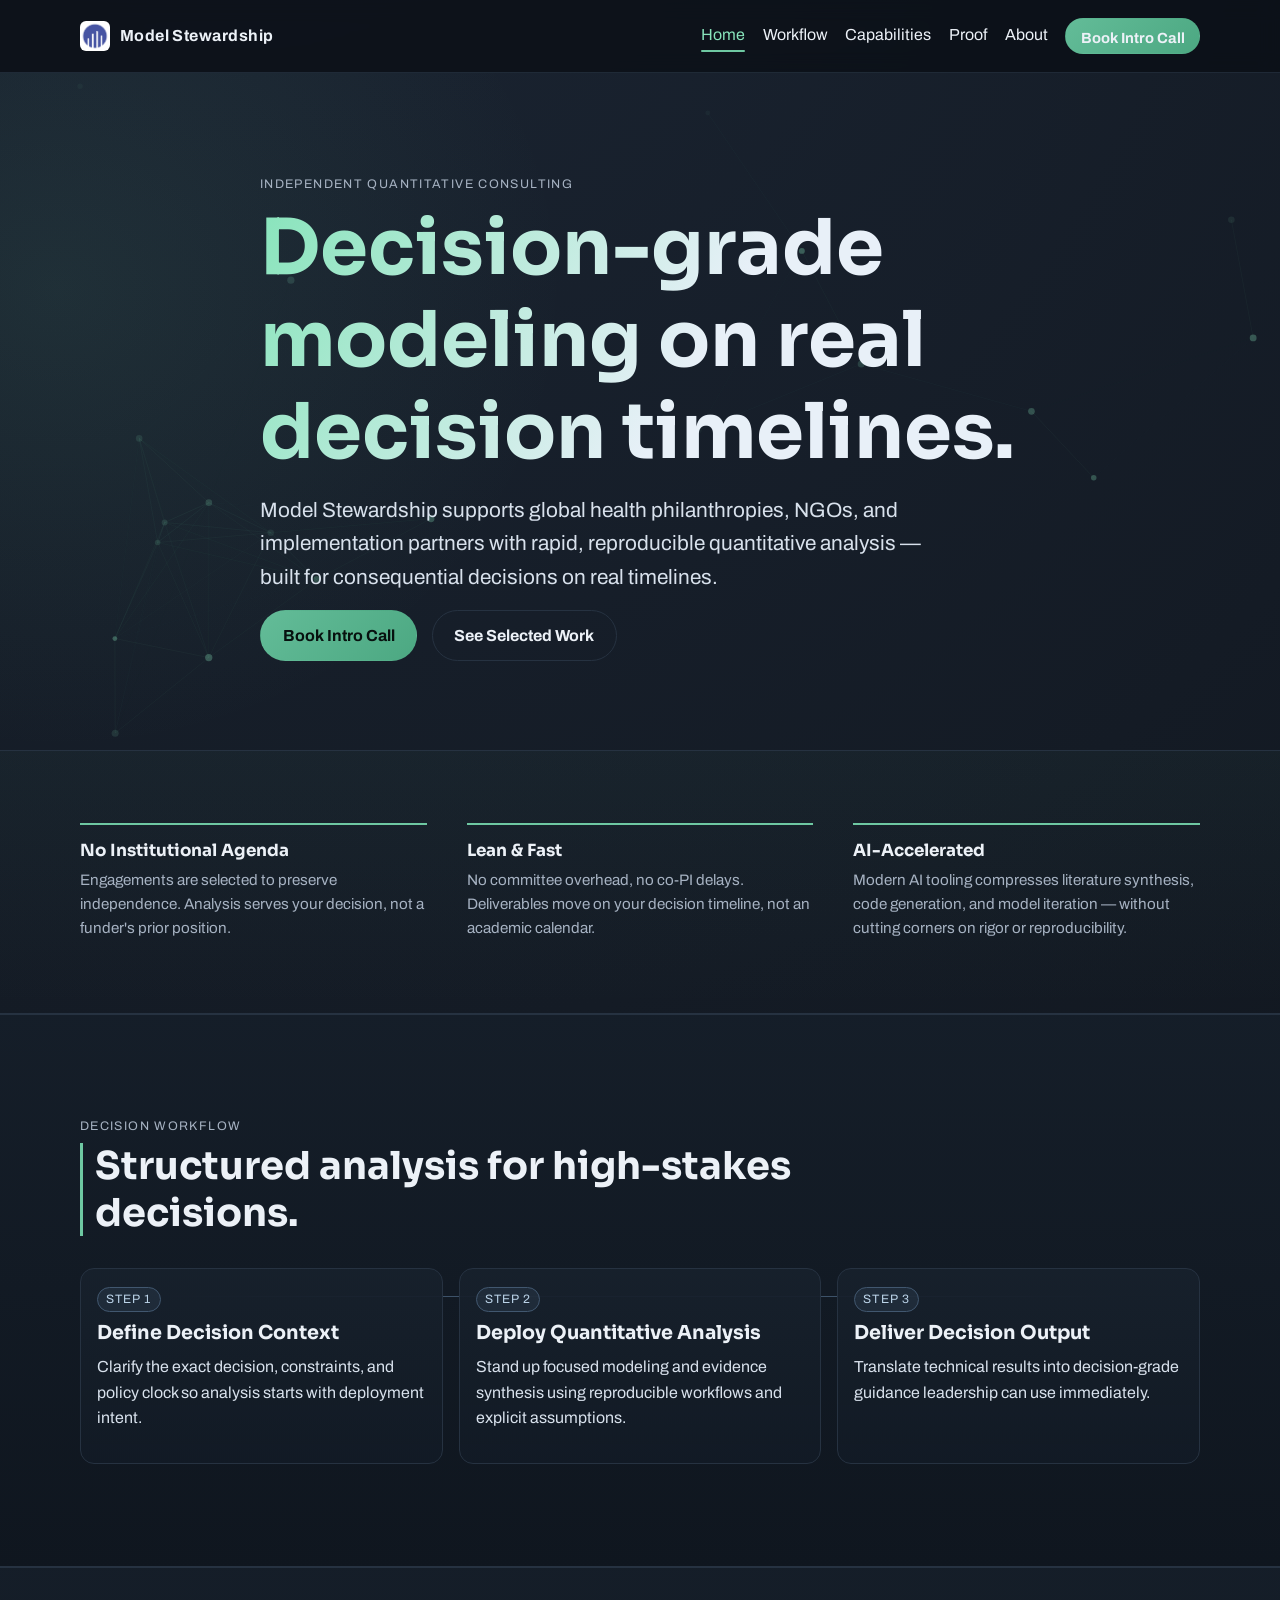
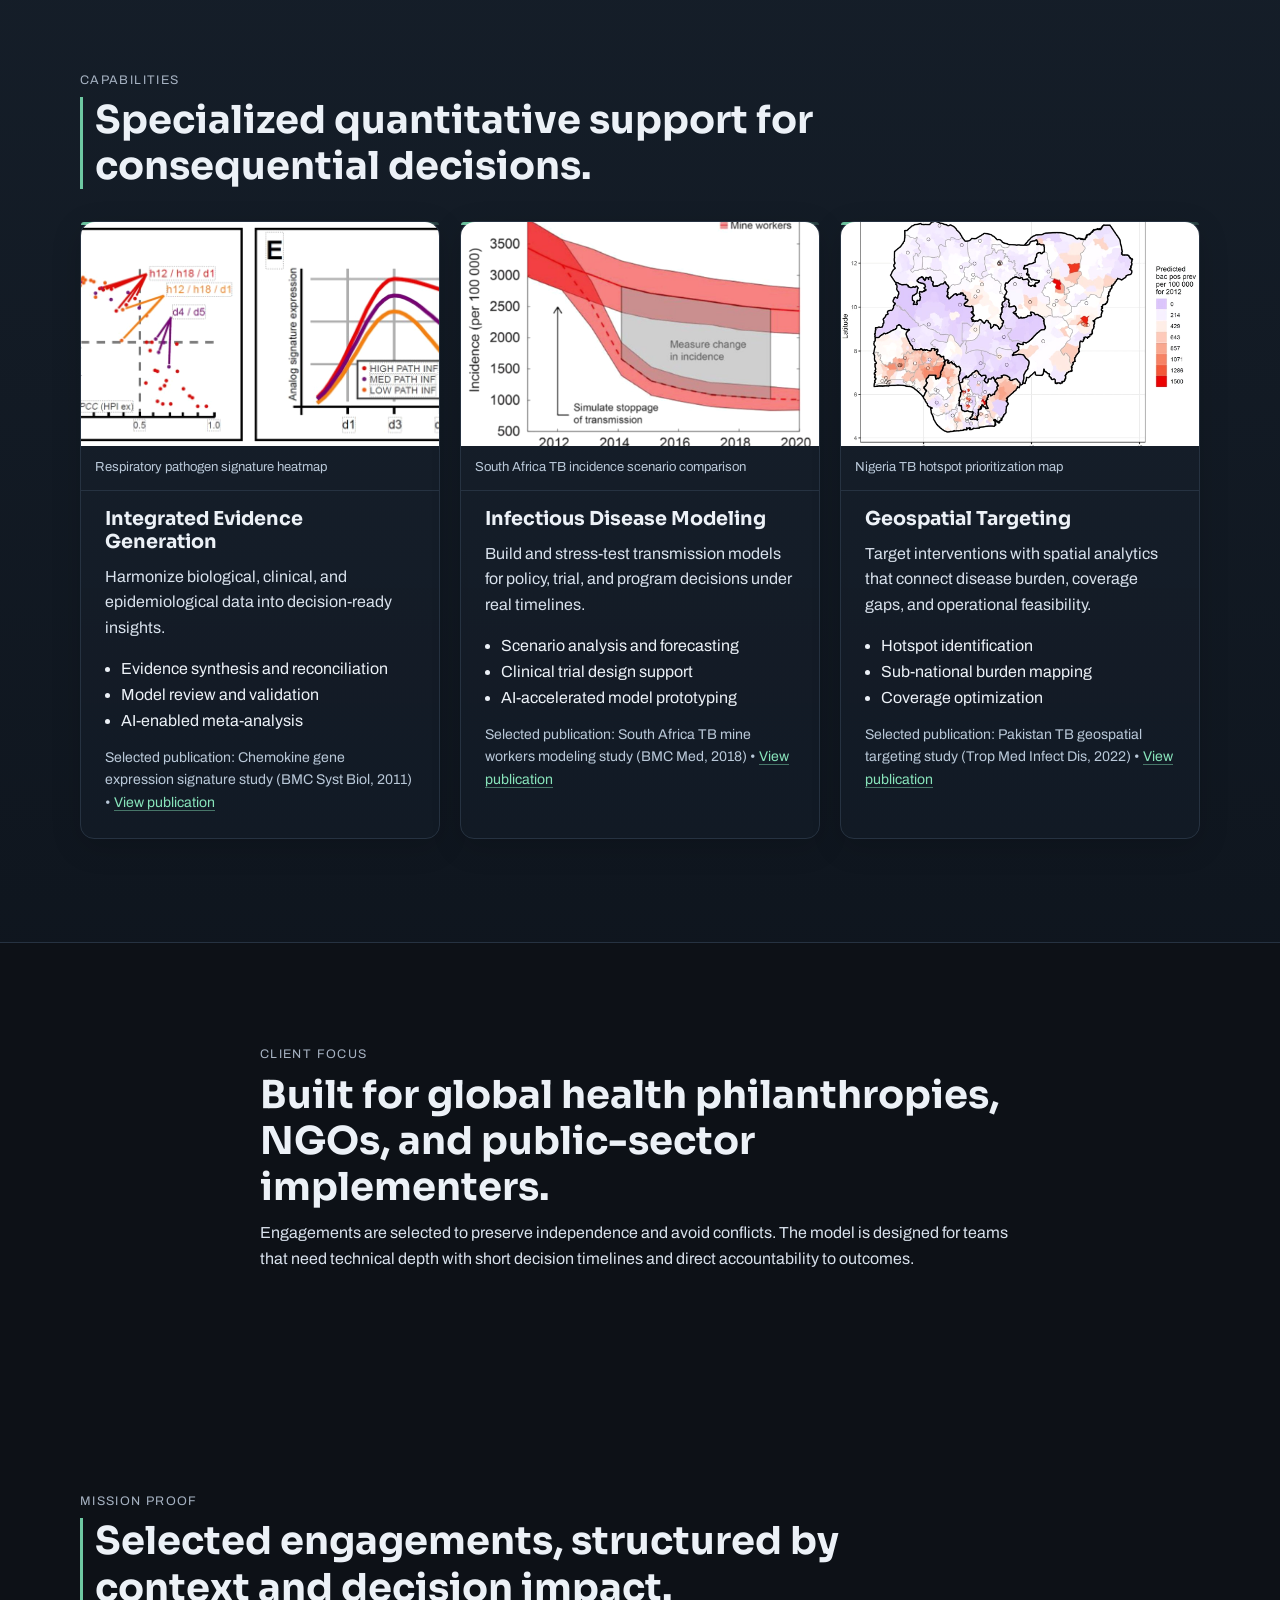
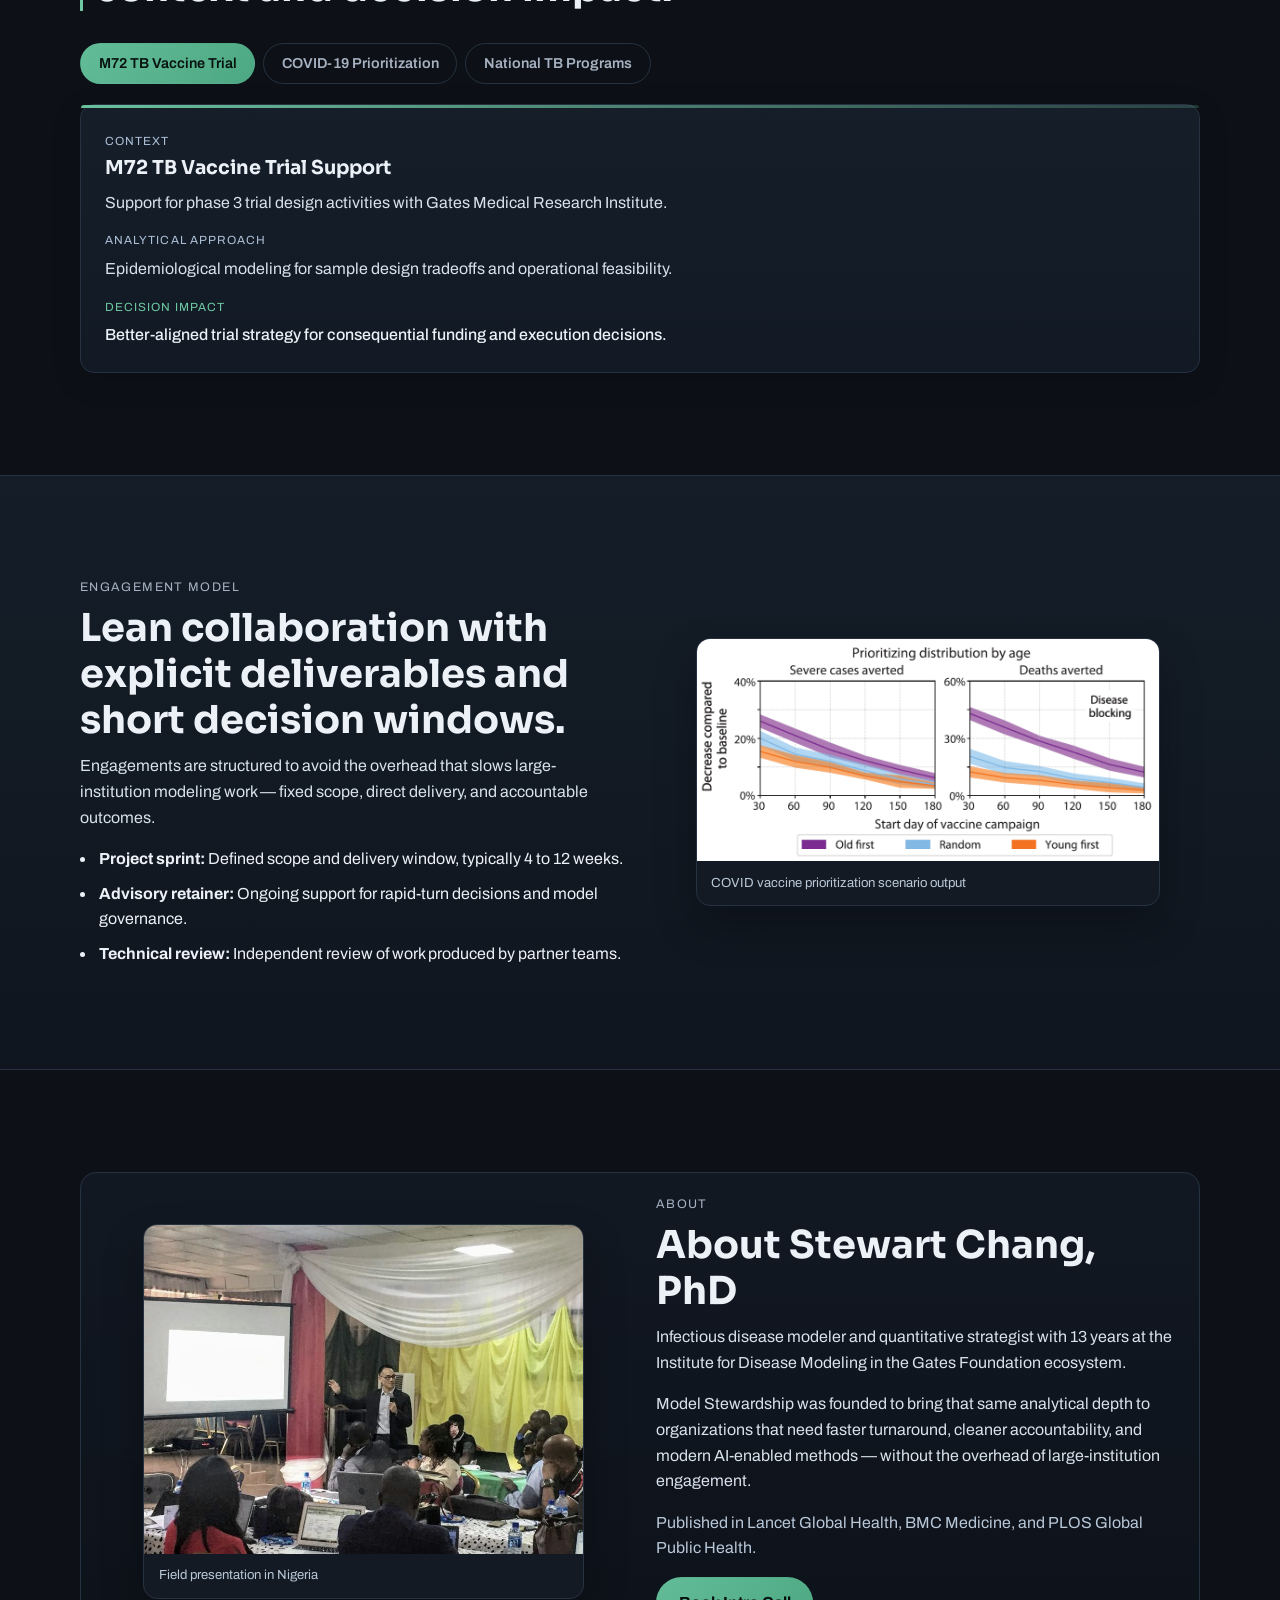
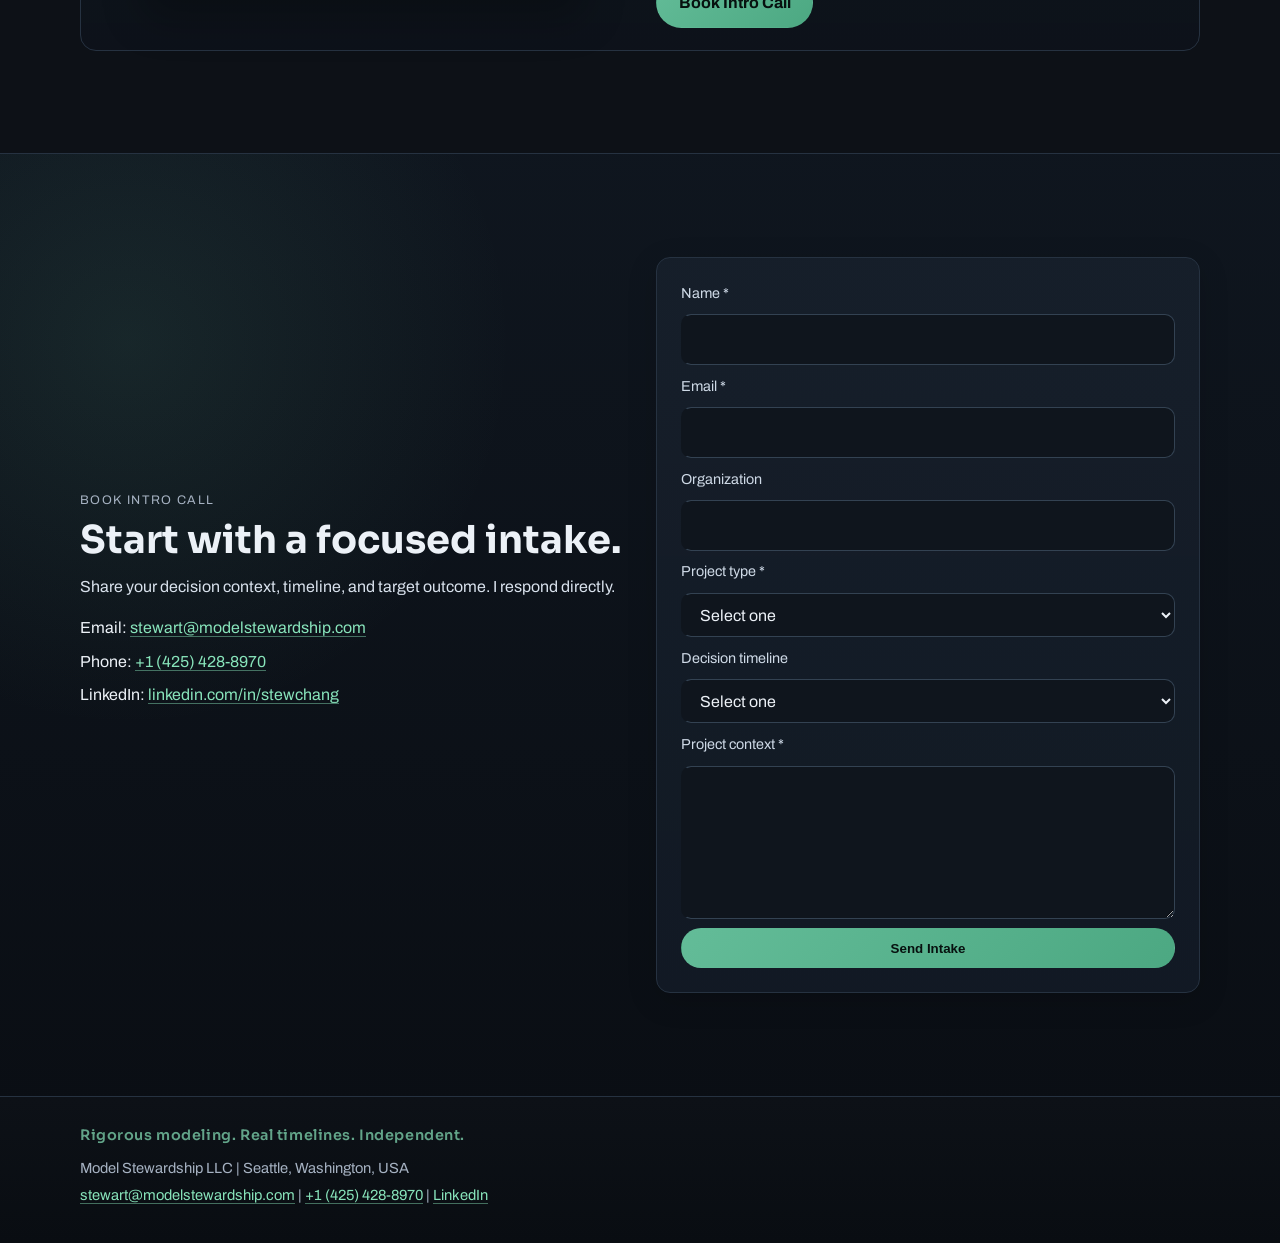
==== commit 5e73670d: "Switch OG image to Nigeria presentation photo Co-Authored-By: Claude Sonnet 4.6 <noreply@anthropic.c" ====
--- a/index.html
+++ b/index.html
@@ -10,11 +10,11 @@
   <meta property="og:description" content="Independent quantitative consulting for global health philanthropies, NGOs, and implementation partners — decision-grade modeling on real timelines.">
   <meta property="og:type" content="website">
   <meta property="og:url" content="https://modelstewardship.com/">
-  <meta property="og:image" content="https://modelstewardship.com/photos/Stewart_Nigeria_20200226_brighter.jpg">
+  <meta property="og:image" content="https://modelstewardship.com/photos/Stewart_Nigeria_presentation.jpg">
   <meta name="twitter:card" content="summary_large_image">
   <meta name="twitter:title" content="Model Stewardship | Decision-Grade Global Health Modeling">
   <meta name="twitter:description" content="Independent quantitative consulting for global health philanthropies, NGOs, and implementation partners — decision-grade modeling on real timelines.">
-  <meta name="twitter:image" content="https://modelstewardship.com/photos/Stewart_Nigeria_20200226_brighter.jpg">
+  <meta name="twitter:image" content="https://modelstewardship.com/photos/Stewart_Nigeria_presentation.jpg">
   <link rel="canonical" href="https://modelstewardship.com/">
   <link rel="icon" type="image/png" href="photos/model_stewardship_logo_square.png">
   <link rel="preconnect" href="https://fonts.googleapis.com">
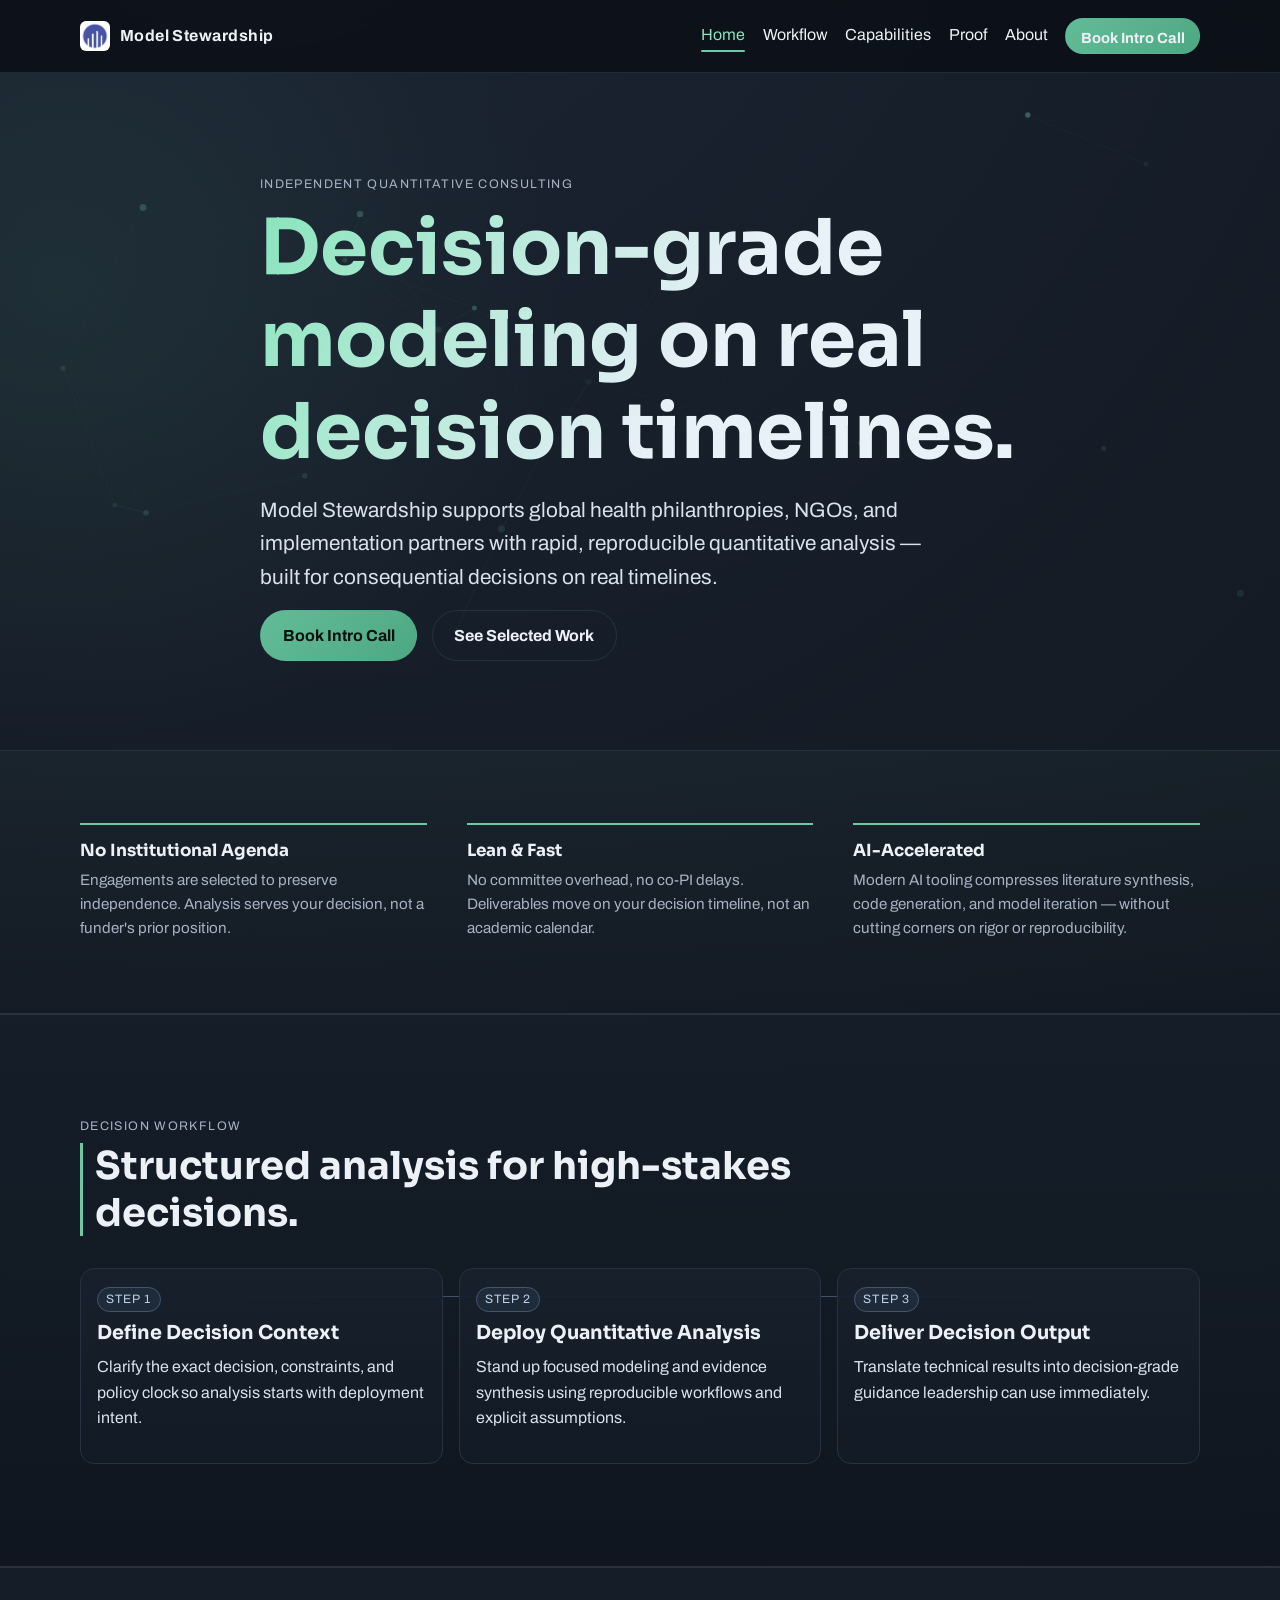
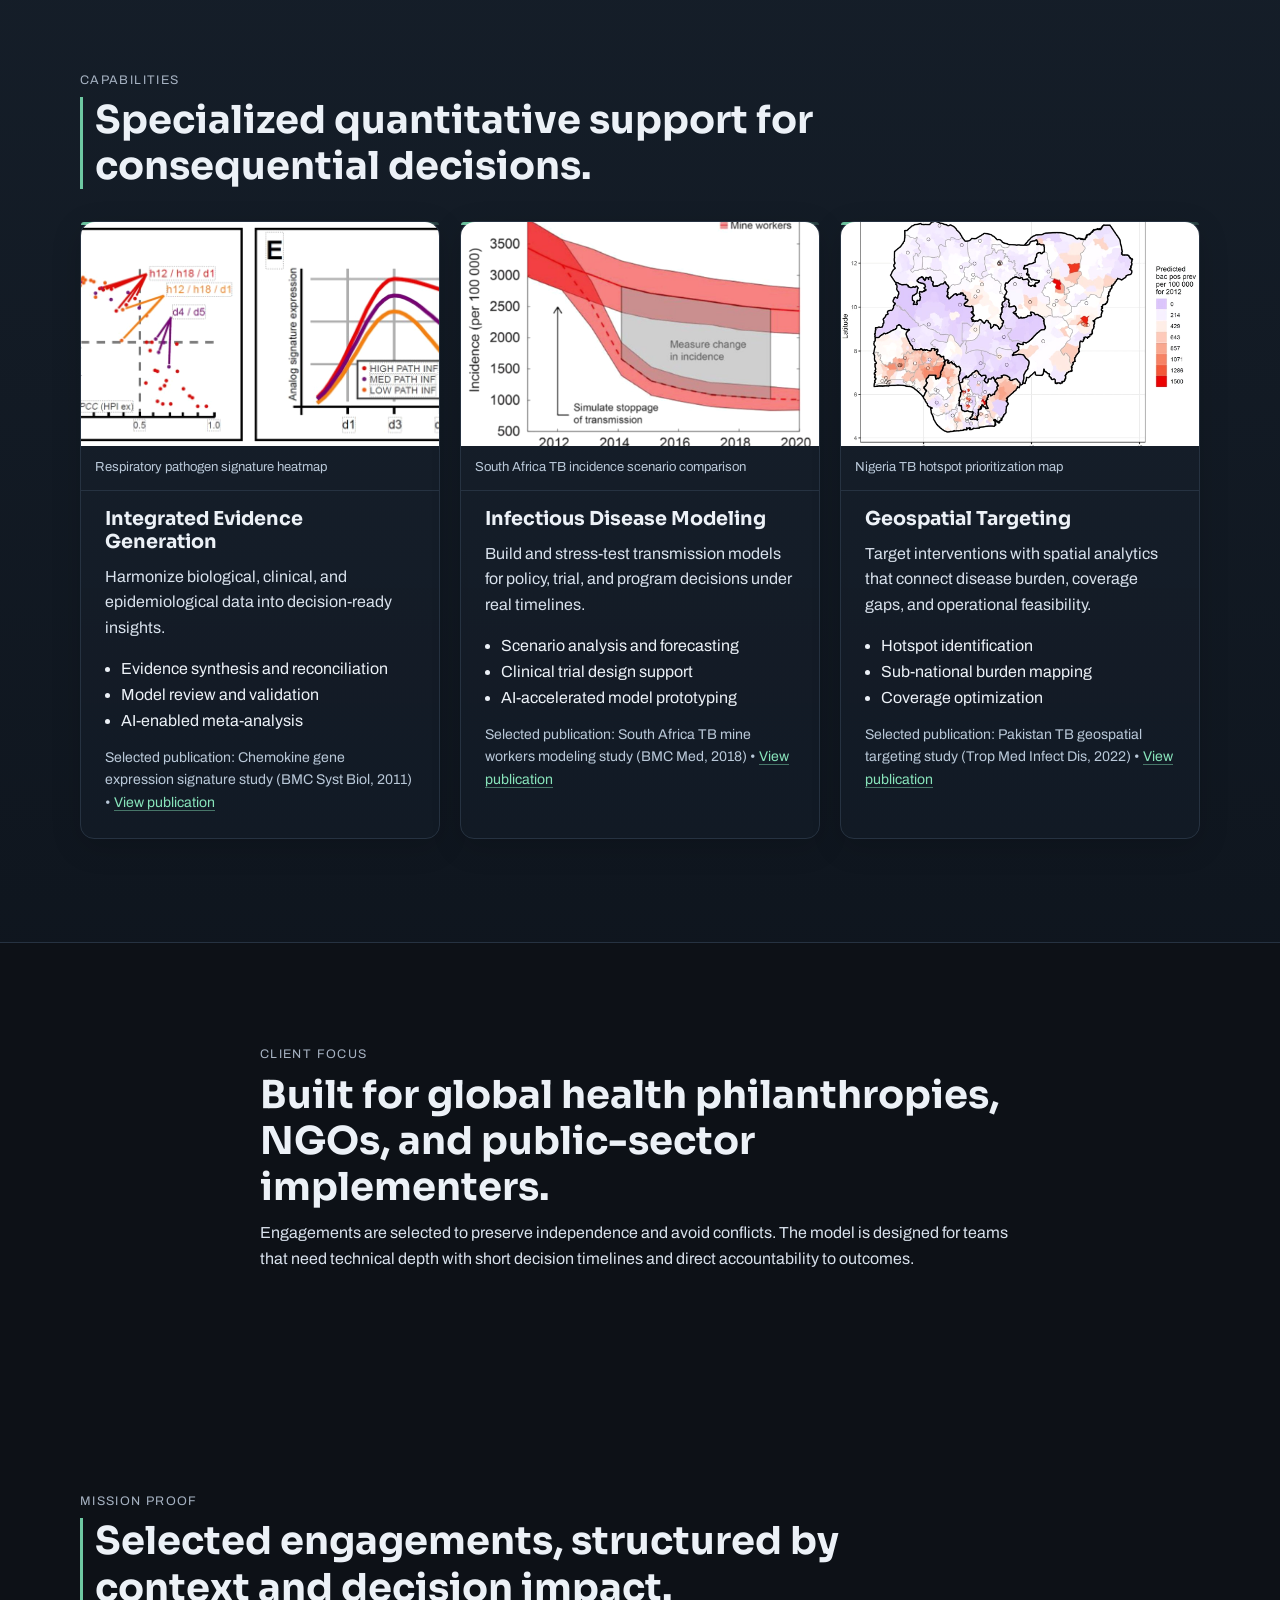
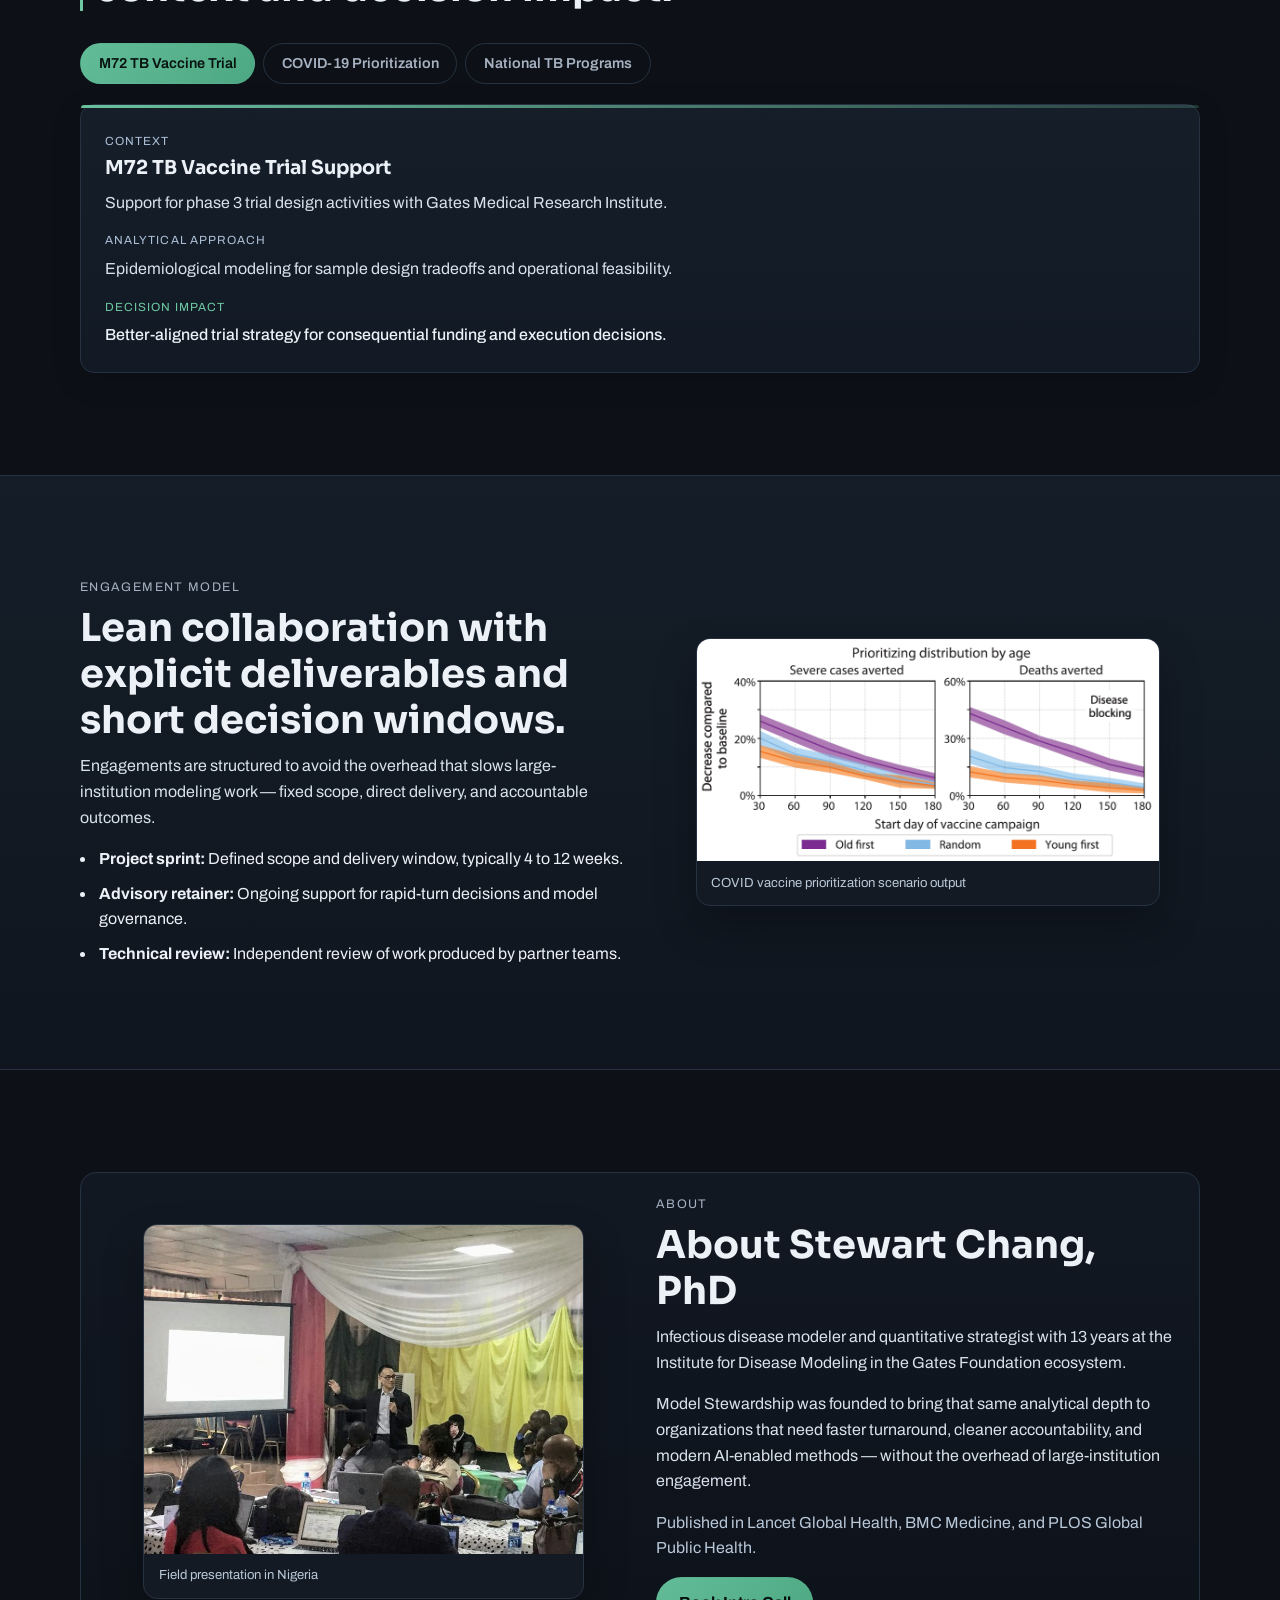
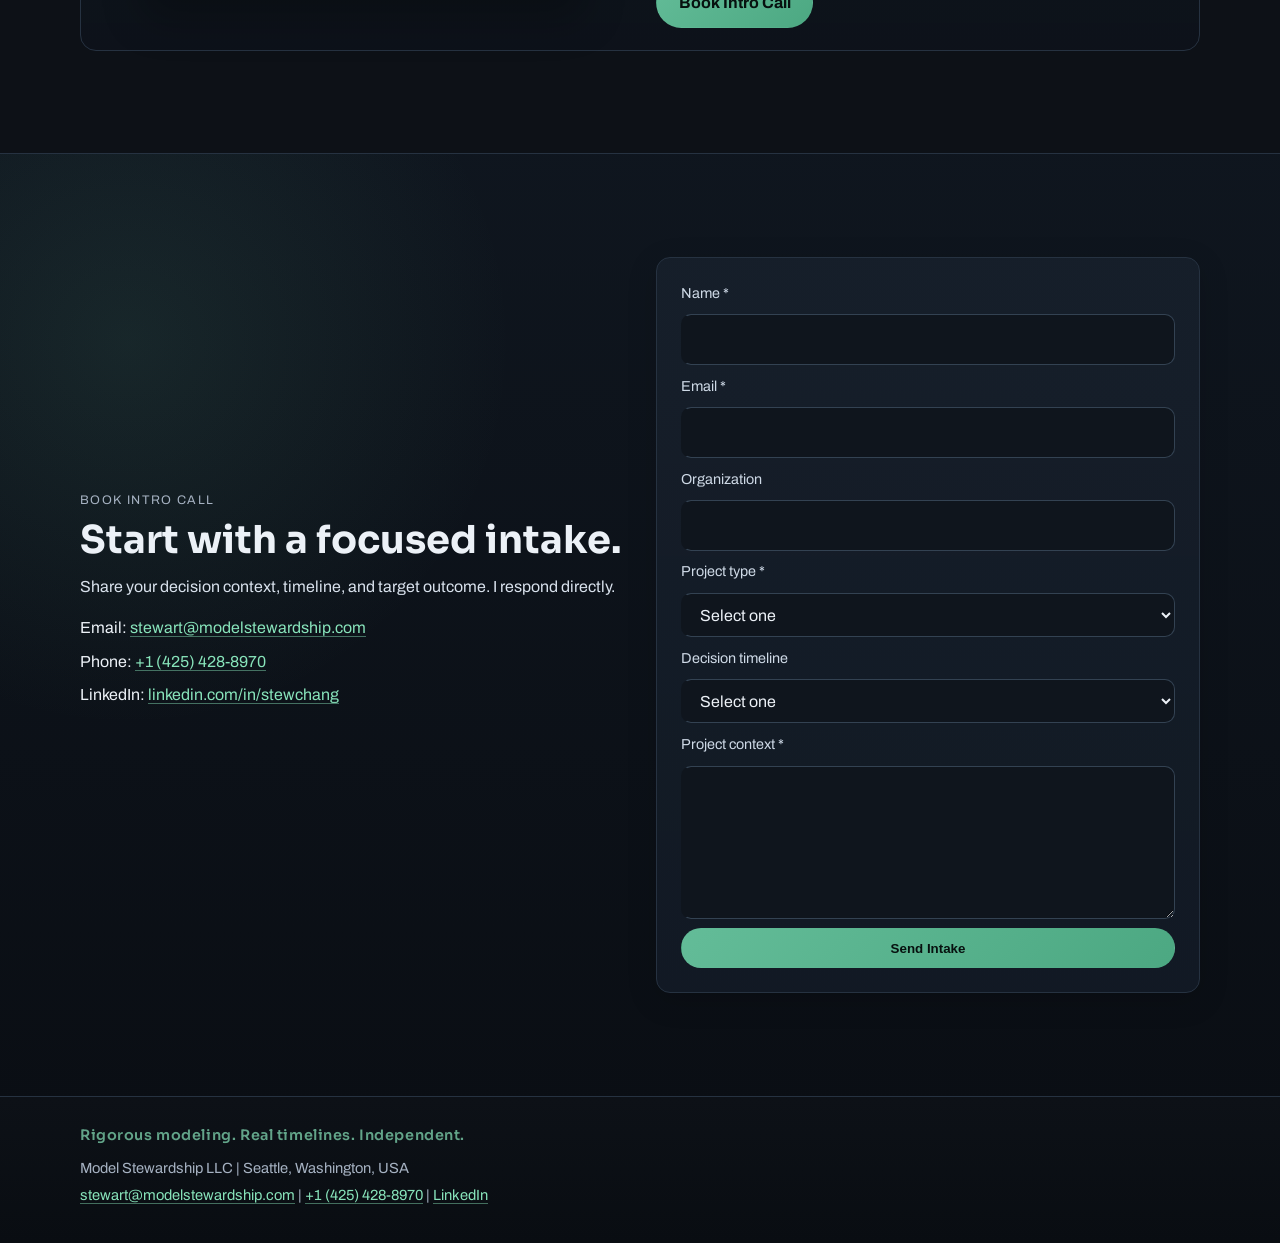
==== commit 1c8860e9: "Add designed OG social card image 1200x630px card with headline, description, CTA, and field photo. " ====
--- a/index.html
+++ b/index.html
@@ -10,11 +10,11 @@
   <meta property="og:description" content="Independent quantitative consulting for global health philanthropies, NGOs, and implementation partners — decision-grade modeling on real timelines.">
   <meta property="og:type" content="website">
   <meta property="og:url" content="https://modelstewardship.com/">
-  <meta property="og:image" content="https://modelstewardship.com/photos/Stewart_Nigeria_presentation.jpg">
+  <meta property="og:image" content="https://modelstewardship.com/photos/og-image.png">
   <meta name="twitter:card" content="summary_large_image">
   <meta name="twitter:title" content="Model Stewardship | Decision-Grade Global Health Modeling">
   <meta name="twitter:description" content="Independent quantitative consulting for global health philanthropies, NGOs, and implementation partners — decision-grade modeling on real timelines.">
-  <meta name="twitter:image" content="https://modelstewardship.com/photos/Stewart_Nigeria_presentation.jpg">
+  <meta name="twitter:image" content="https://modelstewardship.com/photos/og-image.png">
   <link rel="canonical" href="https://modelstewardship.com/">
   <link rel="icon" type="image/png" href="photos/model_stewardship_logo_square.png">
   <link rel="preconnect" href="https://fonts.googleapis.com">
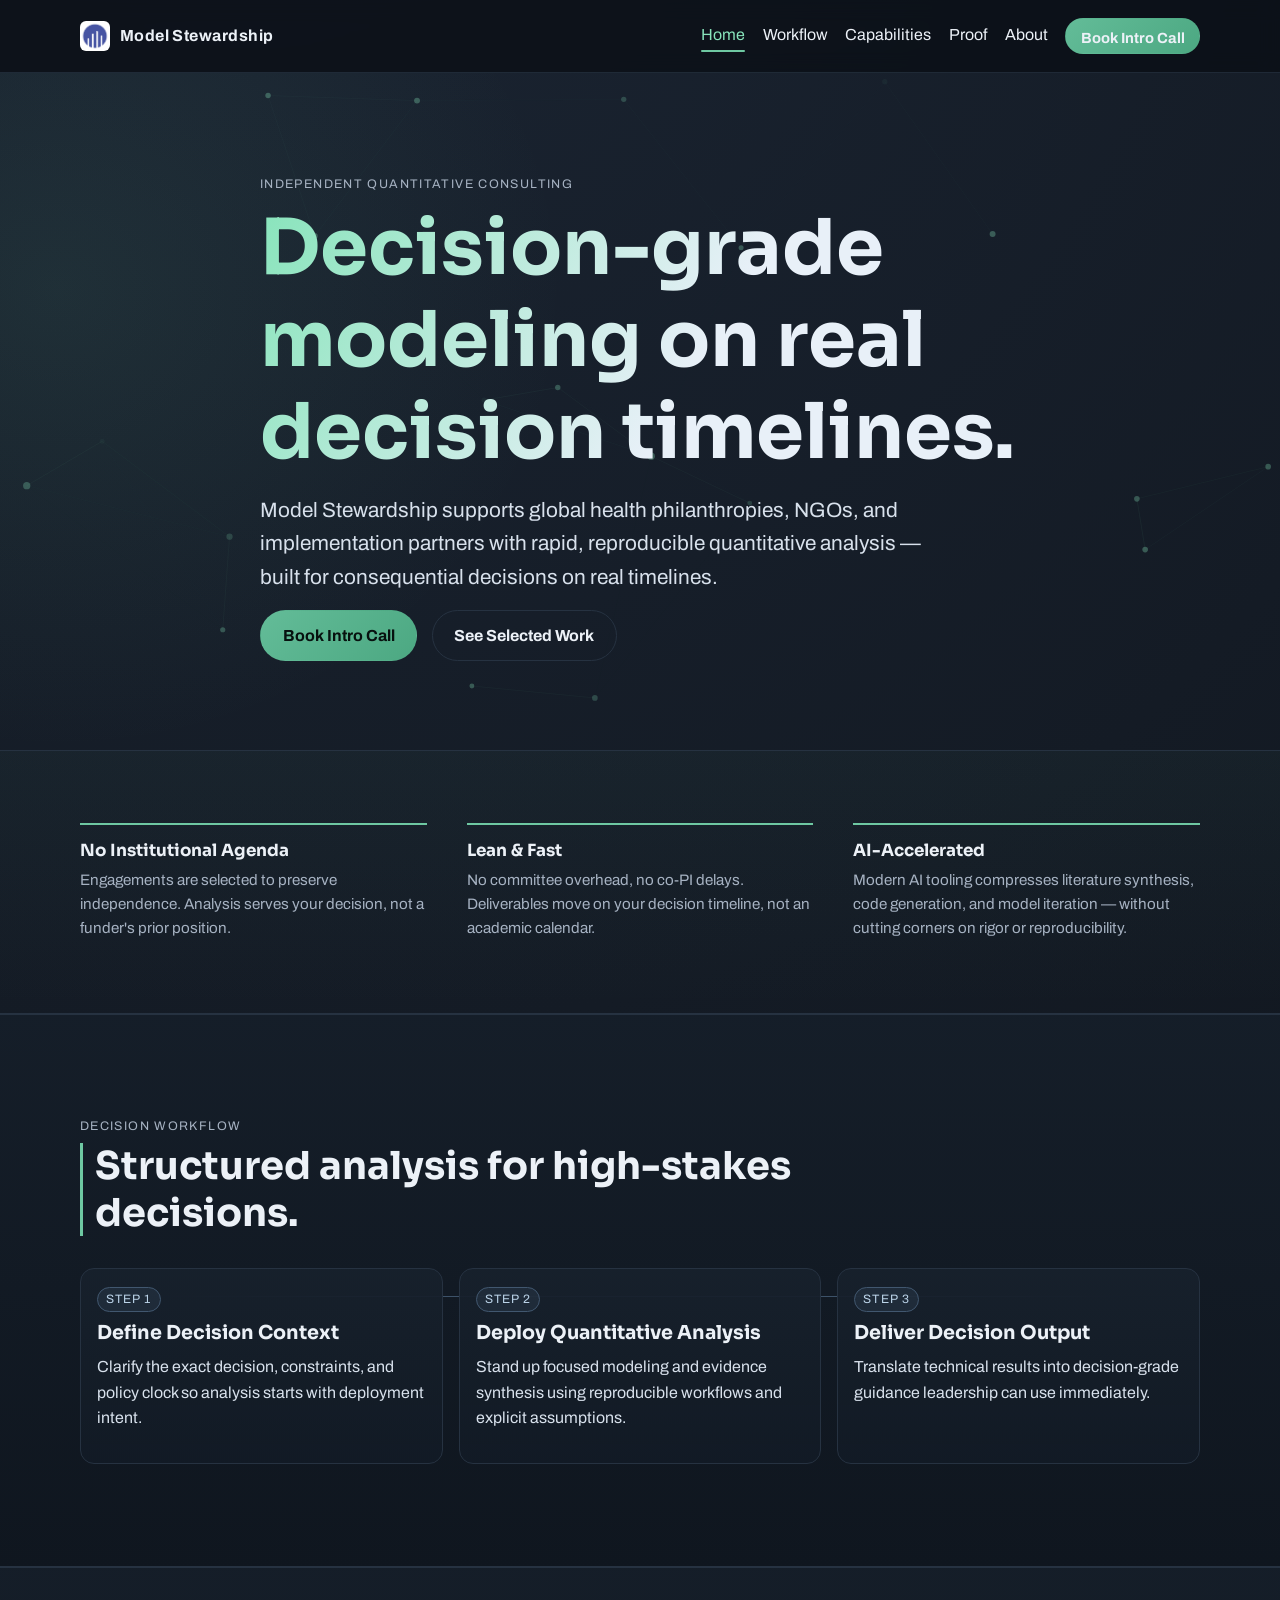
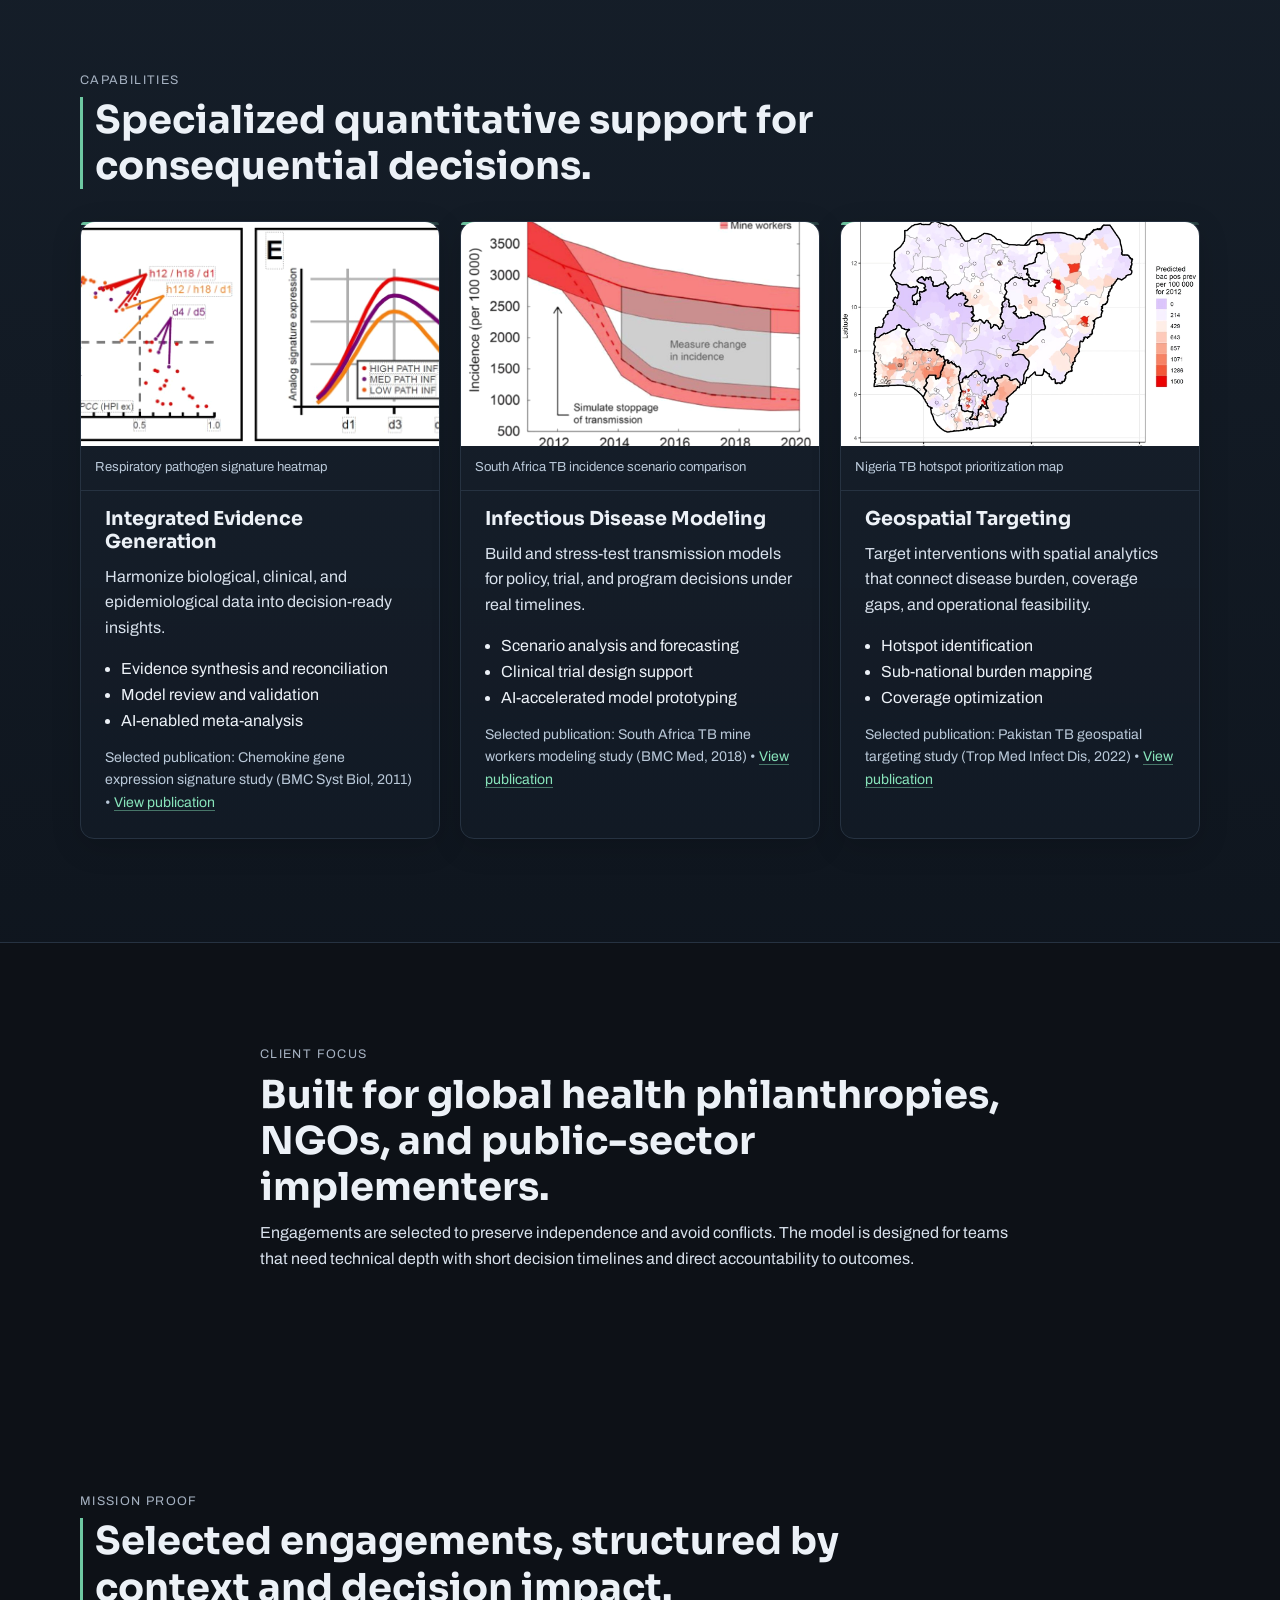
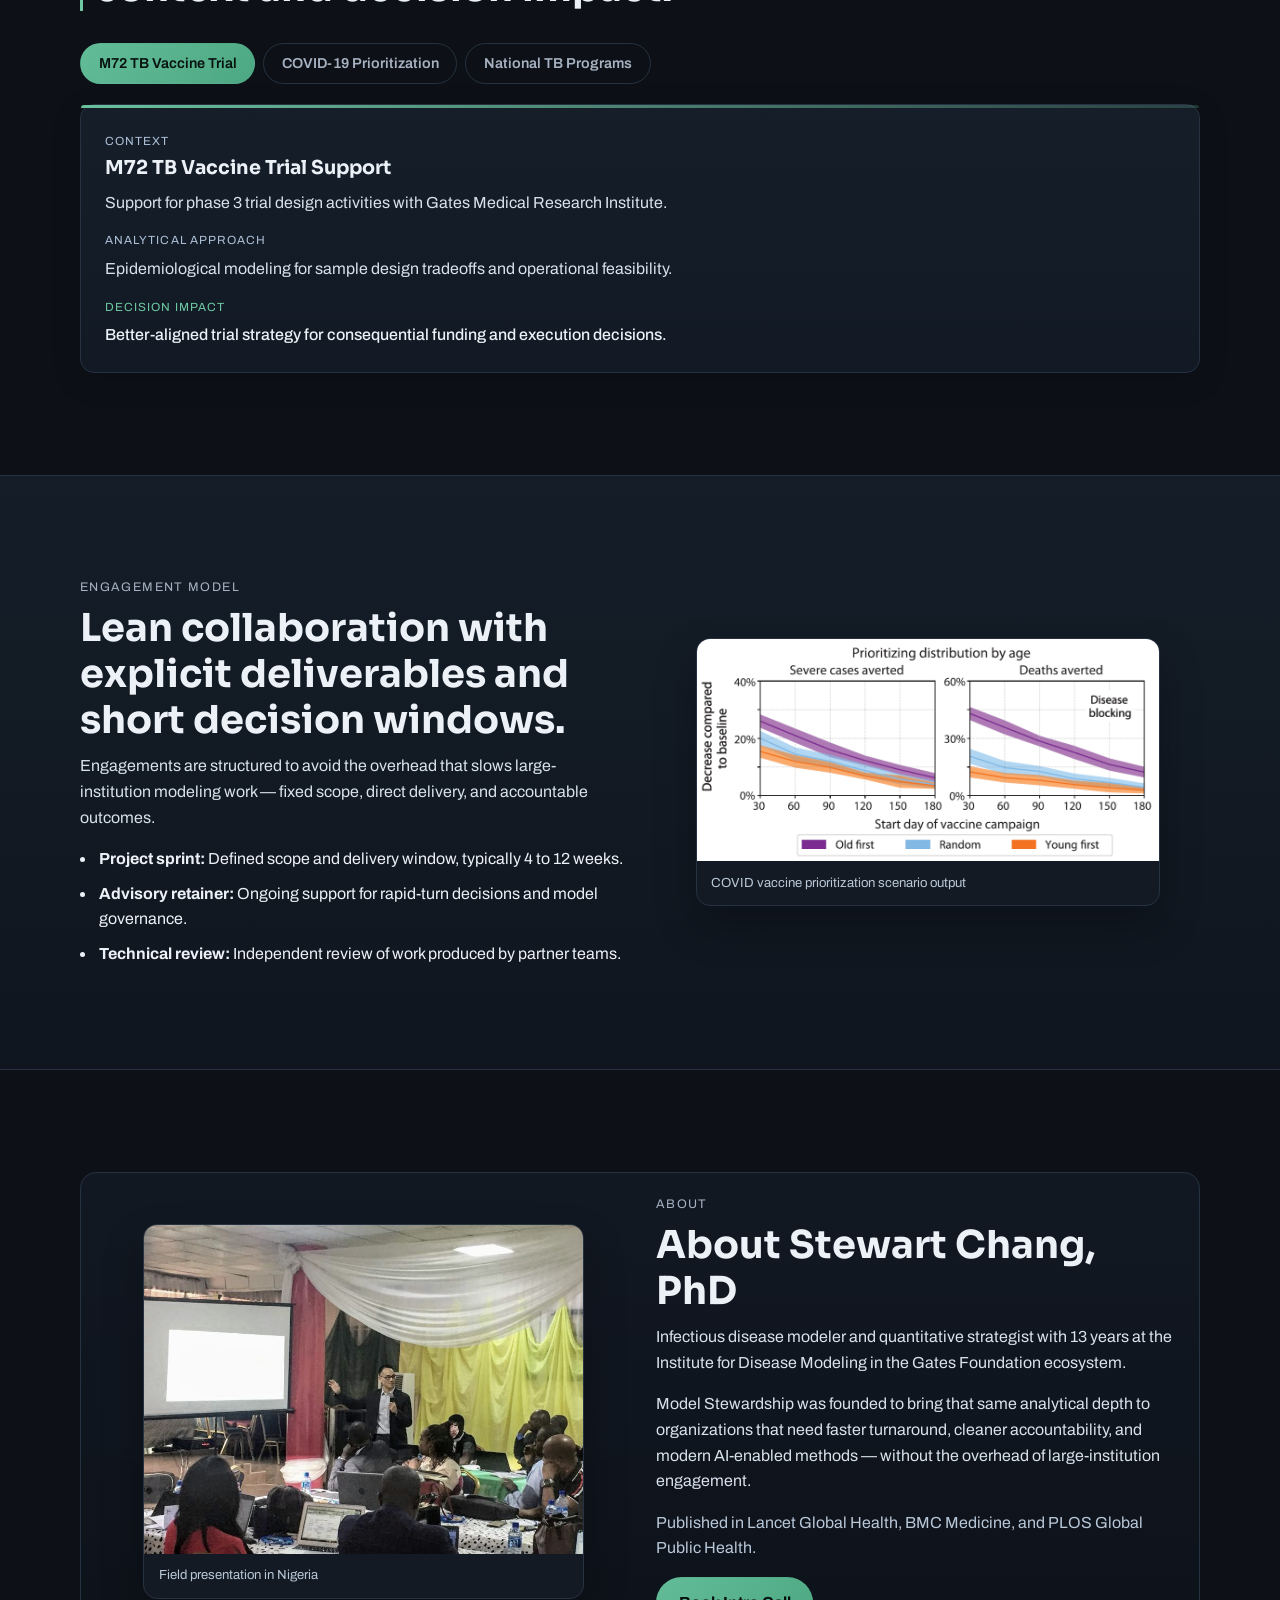
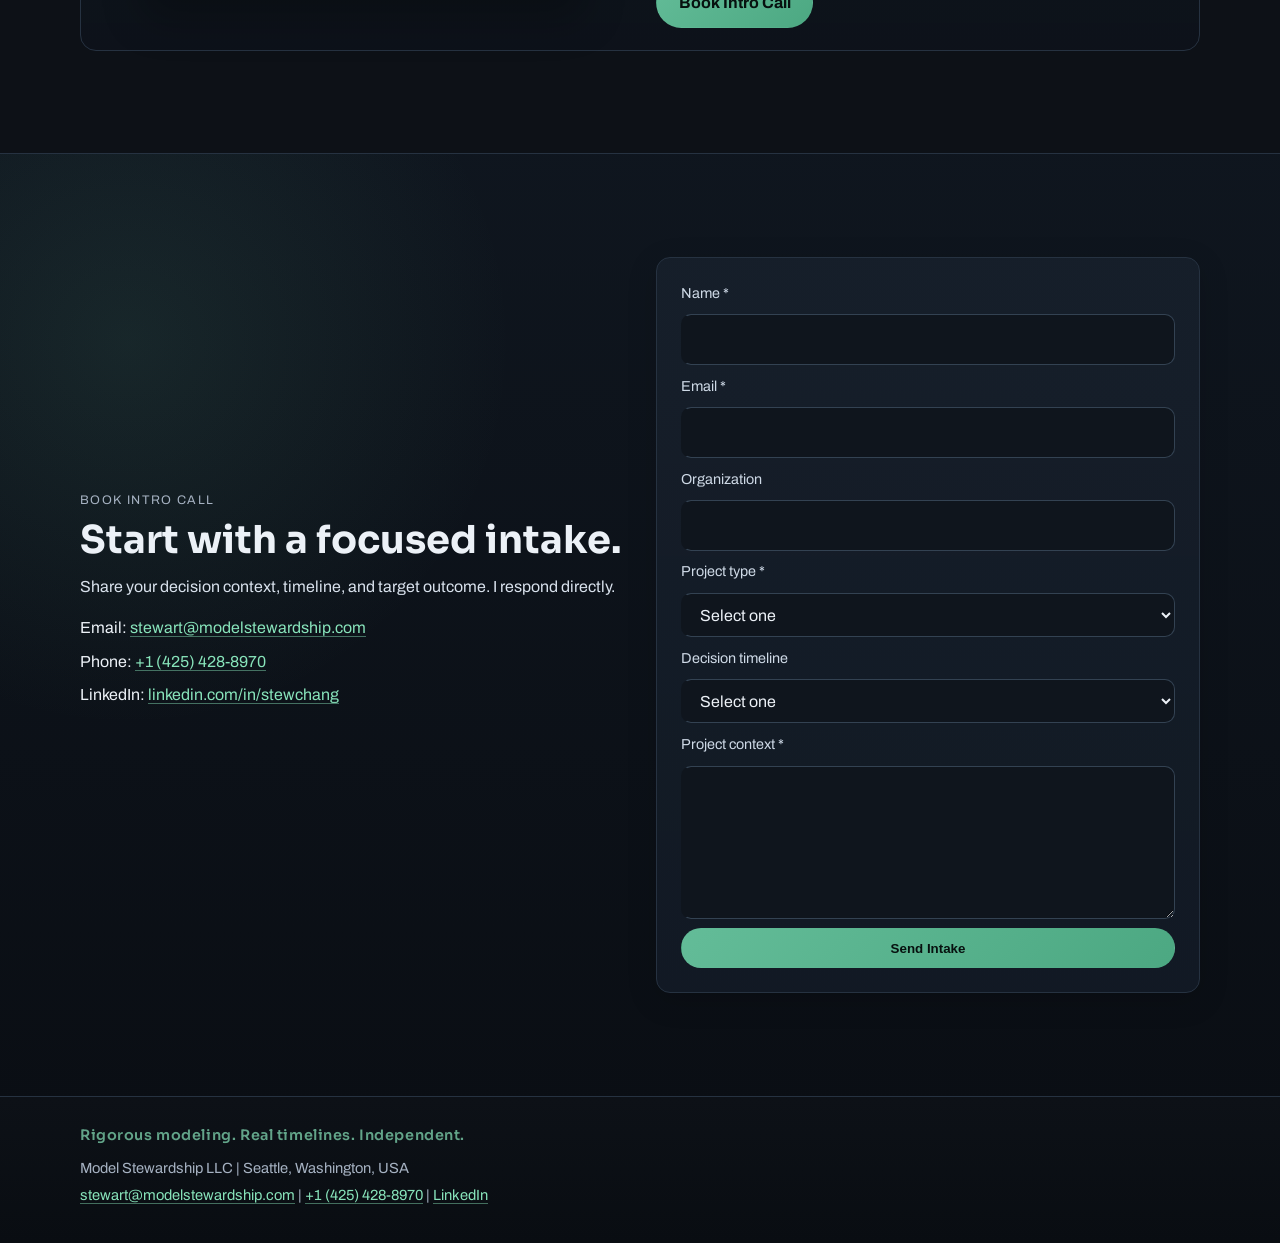
==== commit 9cba82ca: "Resize and reformat OG image to 1200x630 JPEG (81 KB) Fixes WhatsApp <600KB limit and correct dimens" ====
--- a/index.html
+++ b/index.html
@@ -10,11 +10,11 @@
   <meta property="og:description" content="Independent quantitative consulting for global health philanthropies, NGOs, and implementation partners — decision-grade modeling on real timelines.">
   <meta property="og:type" content="website">
   <meta property="og:url" content="https://modelstewardship.com/">
-  <meta property="og:image" content="https://modelstewardship.com/photos/og-image.png">
+  <meta property="og:image" content="https://modelstewardship.com/photos/og-image.jpg">
   <meta name="twitter:card" content="summary_large_image">
   <meta name="twitter:title" content="Model Stewardship | Decision-Grade Global Health Modeling">
   <meta name="twitter:description" content="Independent quantitative consulting for global health philanthropies, NGOs, and implementation partners — decision-grade modeling on real timelines.">
-  <meta name="twitter:image" content="https://modelstewardship.com/photos/og-image.png">
+  <meta name="twitter:image" content="https://modelstewardship.com/photos/og-image.jpg">
   <link rel="canonical" href="https://modelstewardship.com/">
   <link rel="icon" type="image/png" href="photos/model_stewardship_logo_square.png">
   <link rel="preconnect" href="https://fonts.googleapis.com">
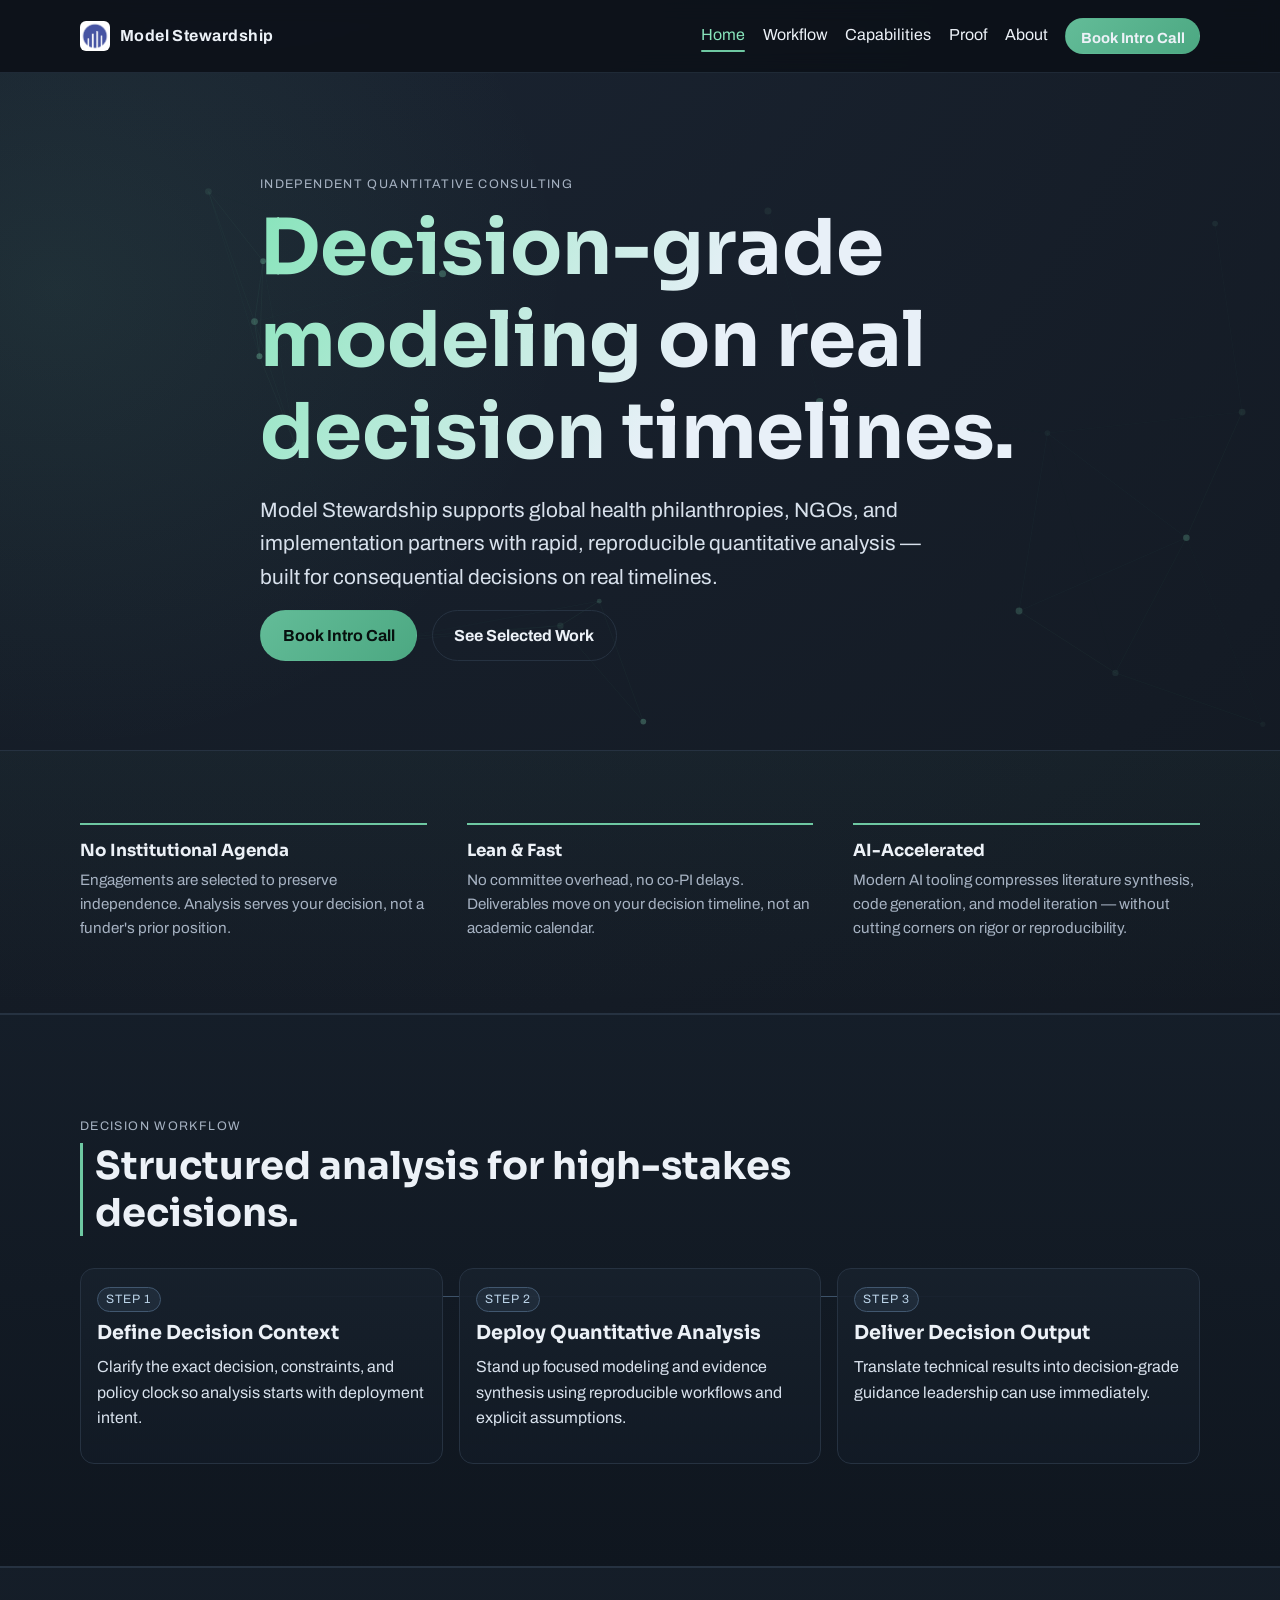
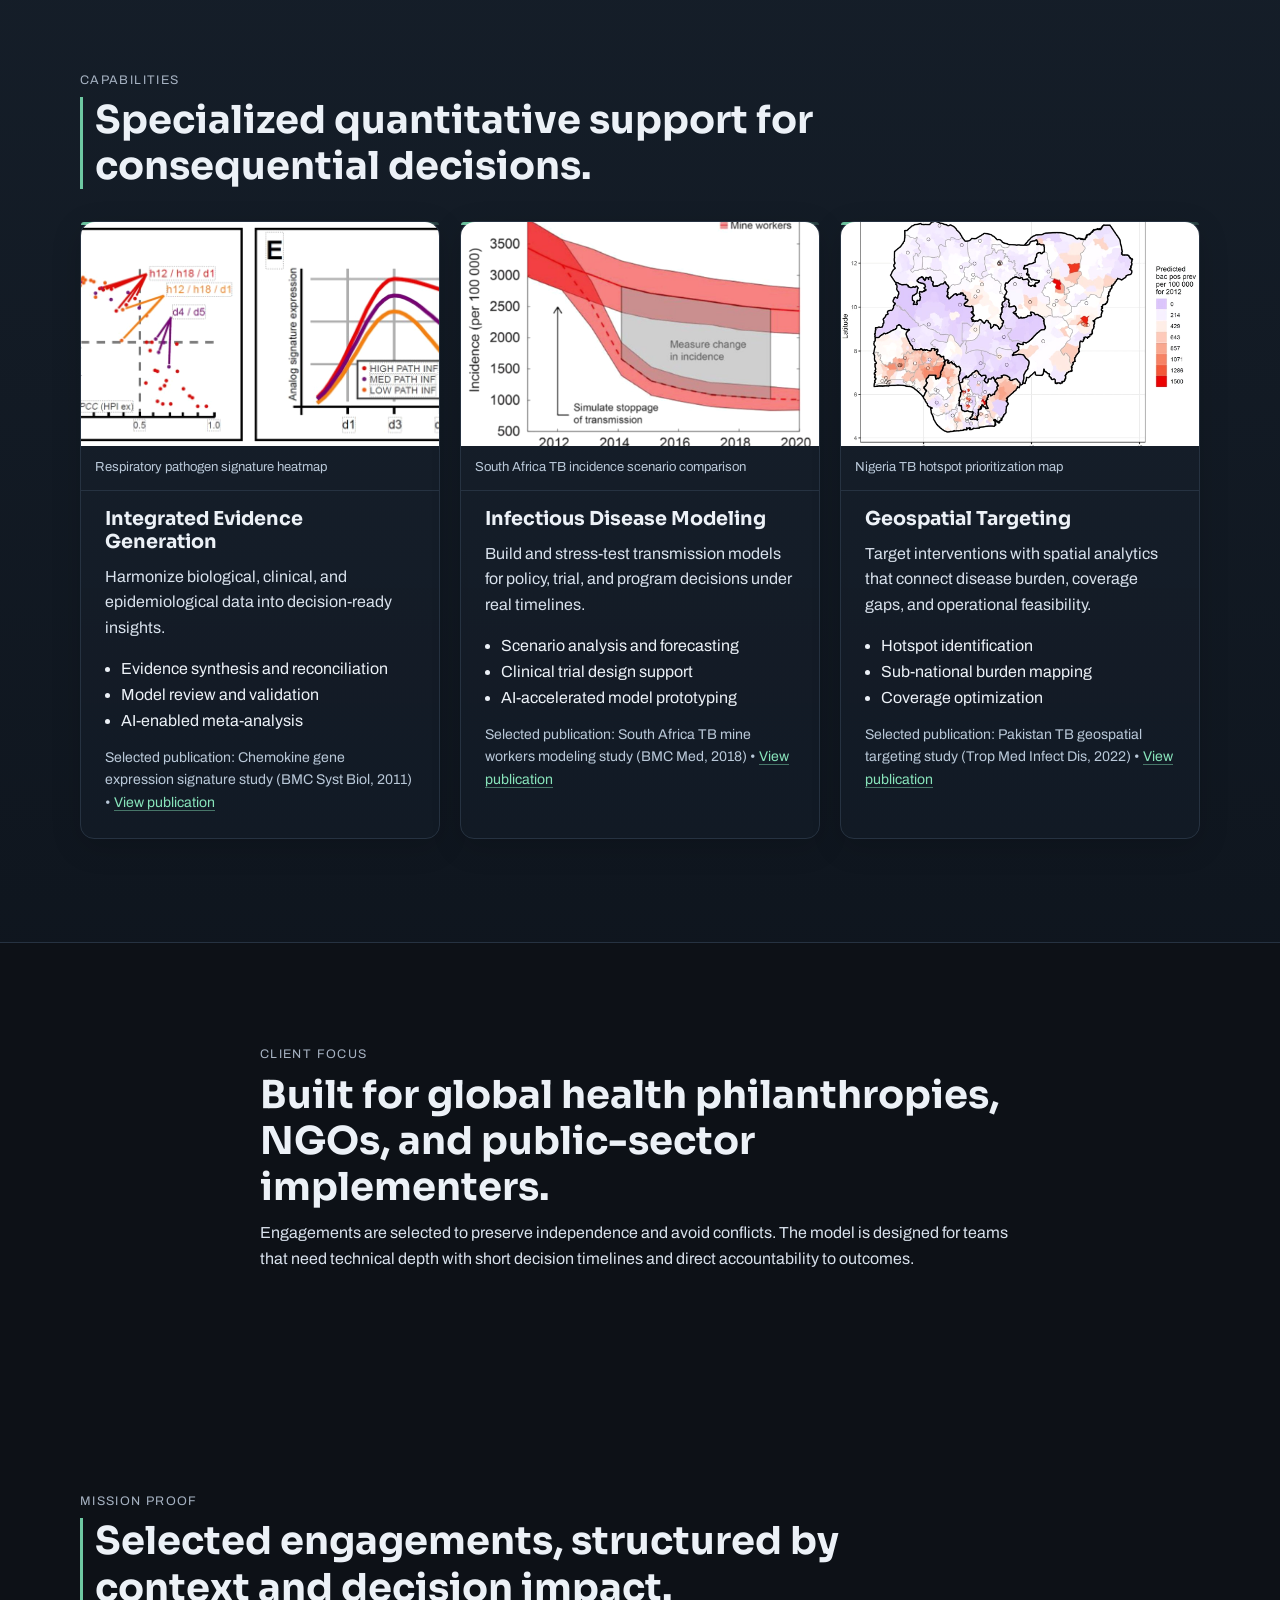
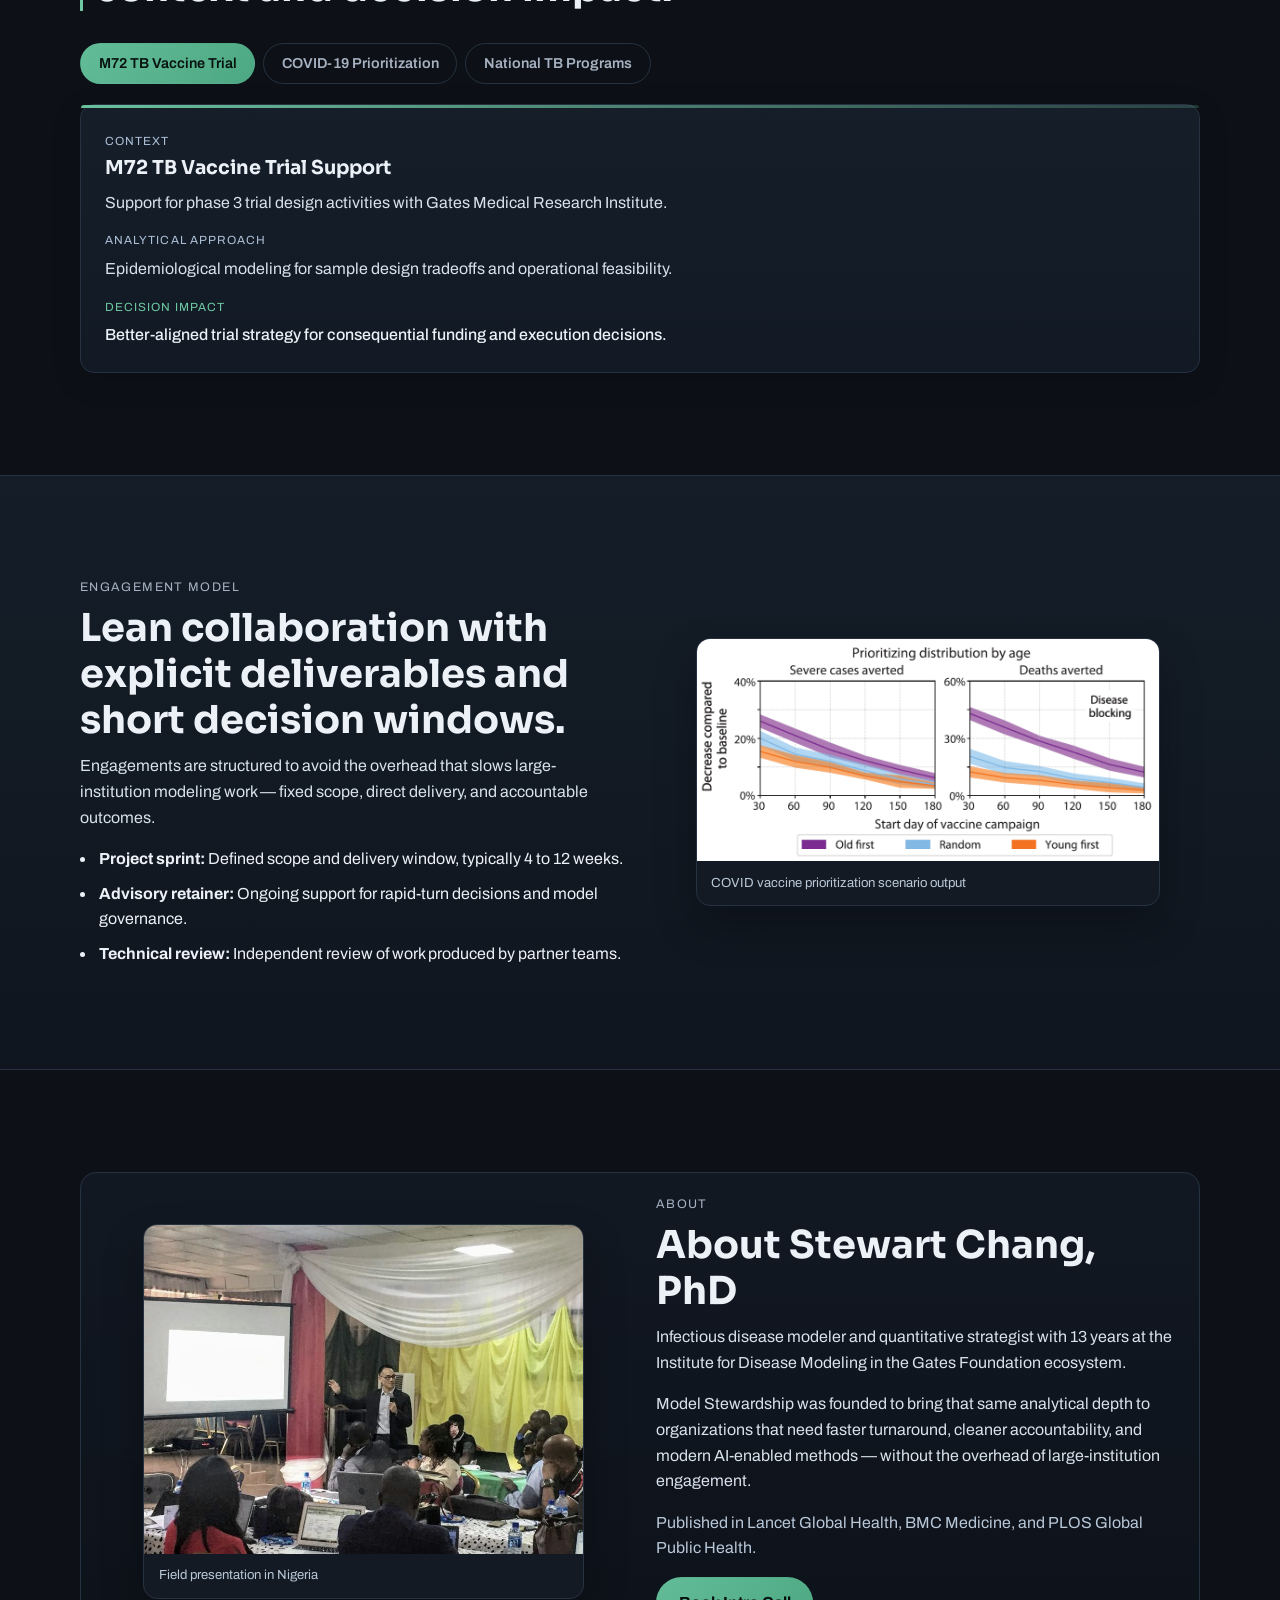
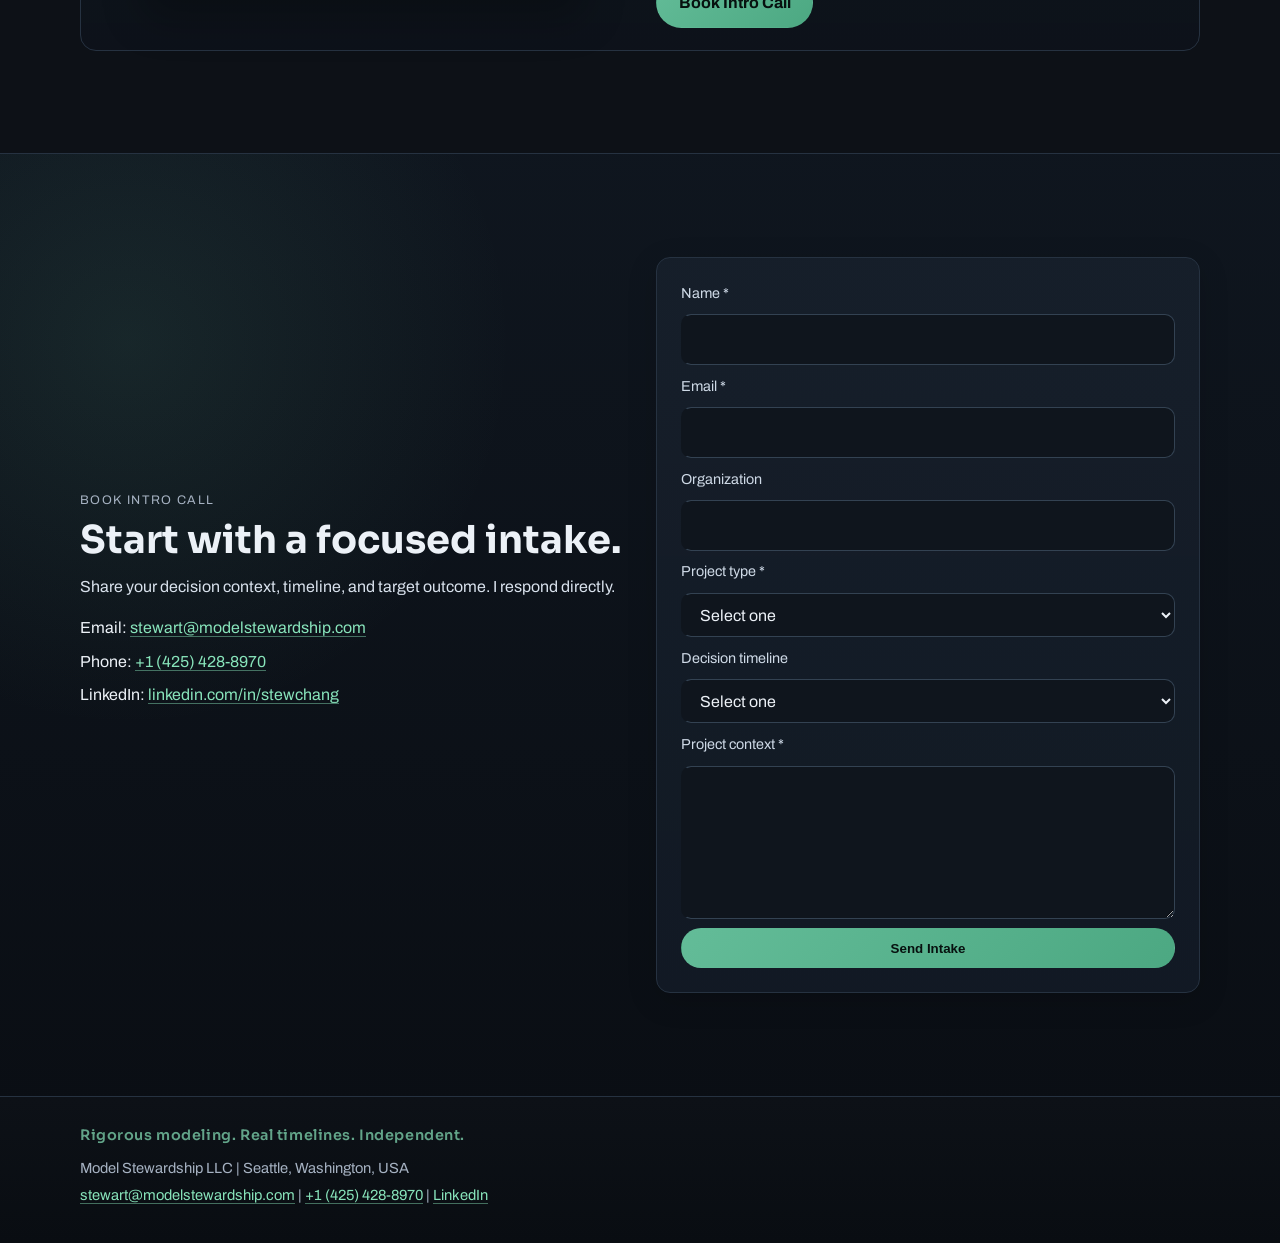
==== commit d253e63b: "Add Google Analytics 4 tracking (G-C2RF38M3RC) Co-Authored-By: Claude Sonnet 4.6 <noreply@anthropic." ====
--- a/index.html
+++ b/index.html
@@ -21,6 +21,14 @@
   <link rel="preconnect" href="https://fonts.gstatic.com" crossorigin>
   <link href="https://fonts.googleapis.com/css2?family=Archivo:wght@400;500;600;700&family=Sora:wght@400;600;700&display=swap" rel="stylesheet">
   <link rel="stylesheet" href="styles-v2.css">
+  <!-- Google tag (gtag.js) -->
+  <script async src="https://www.googletagmanager.com/gtag/js?id=G-C2RF38M3RC"></script>
+  <script>
+    window.dataLayer = window.dataLayer || [];
+    function gtag(){dataLayer.push(arguments);}
+    gtag('js', new Date());
+    gtag('config', 'G-C2RF38M3RC');
+  </script>
 </head>
 <body>
   <div class="scroll-progress" id="scroll-progress" aria-hidden="true"></div>
